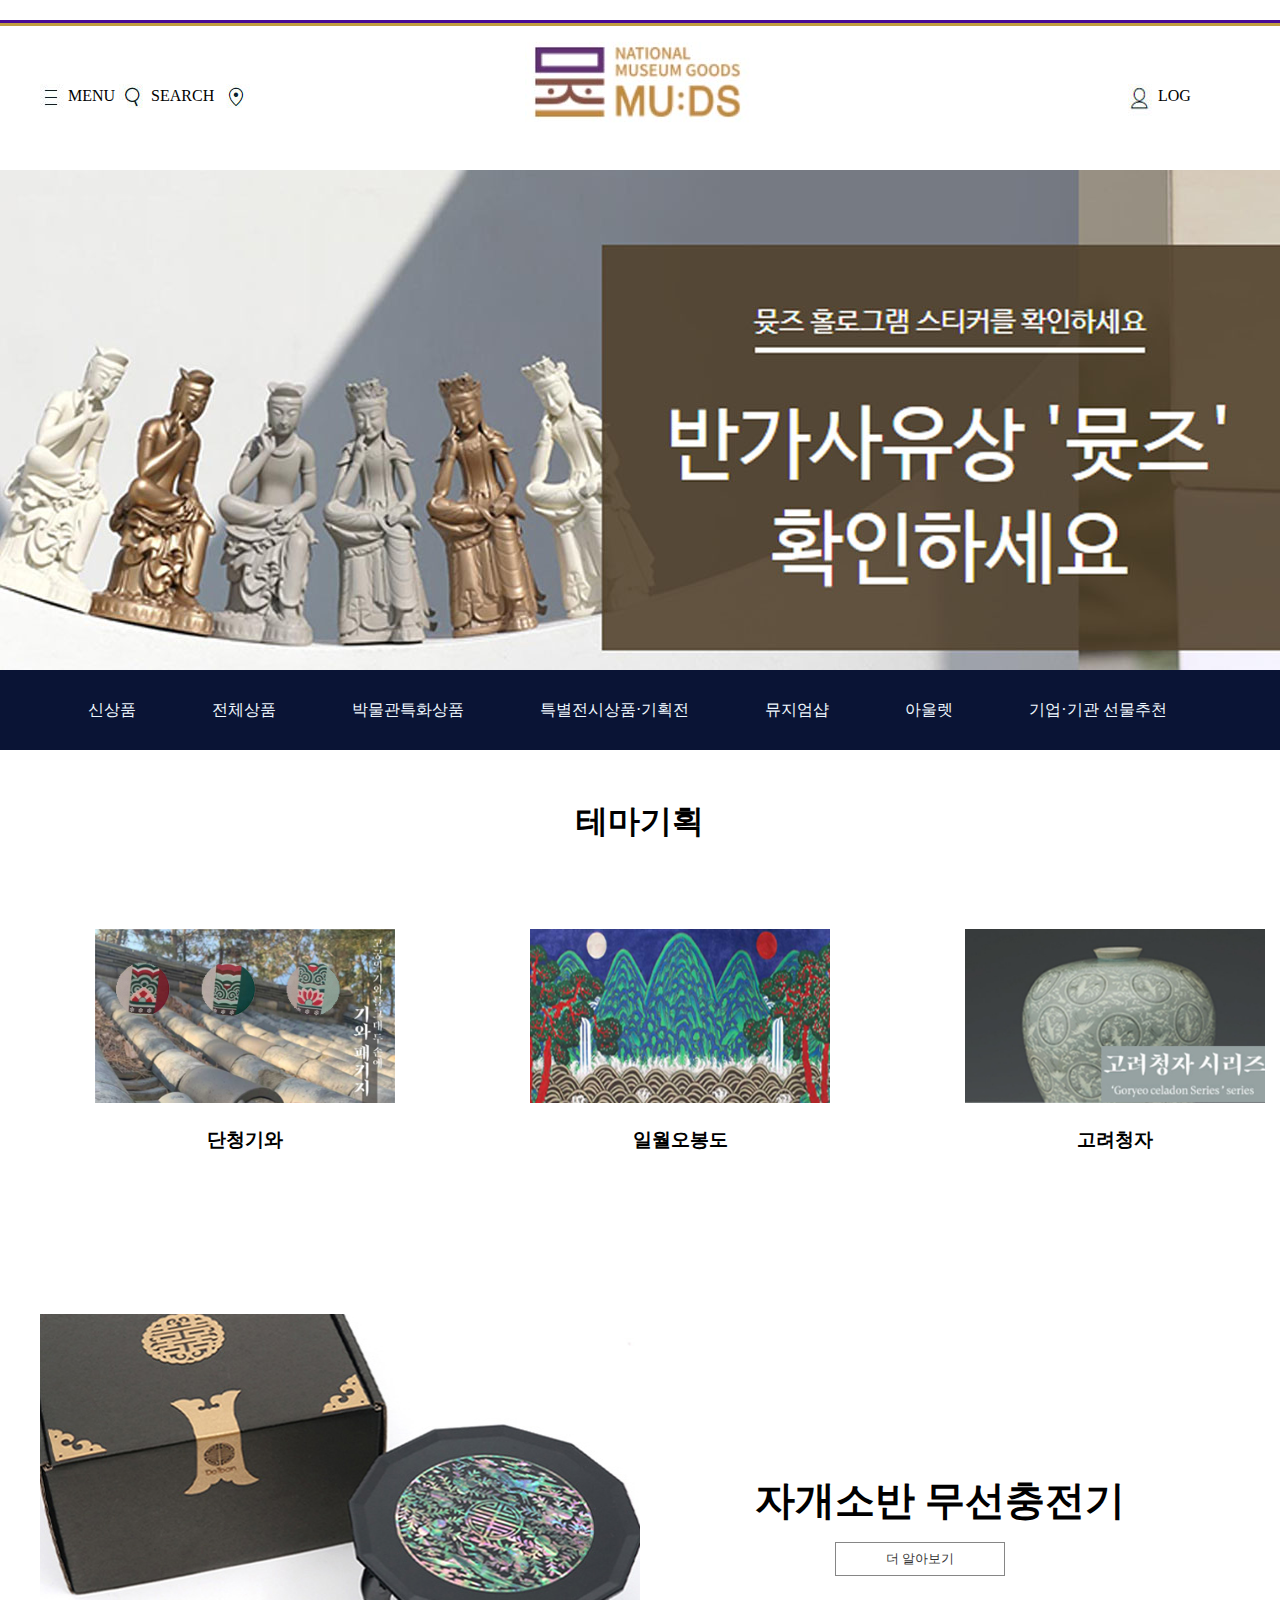
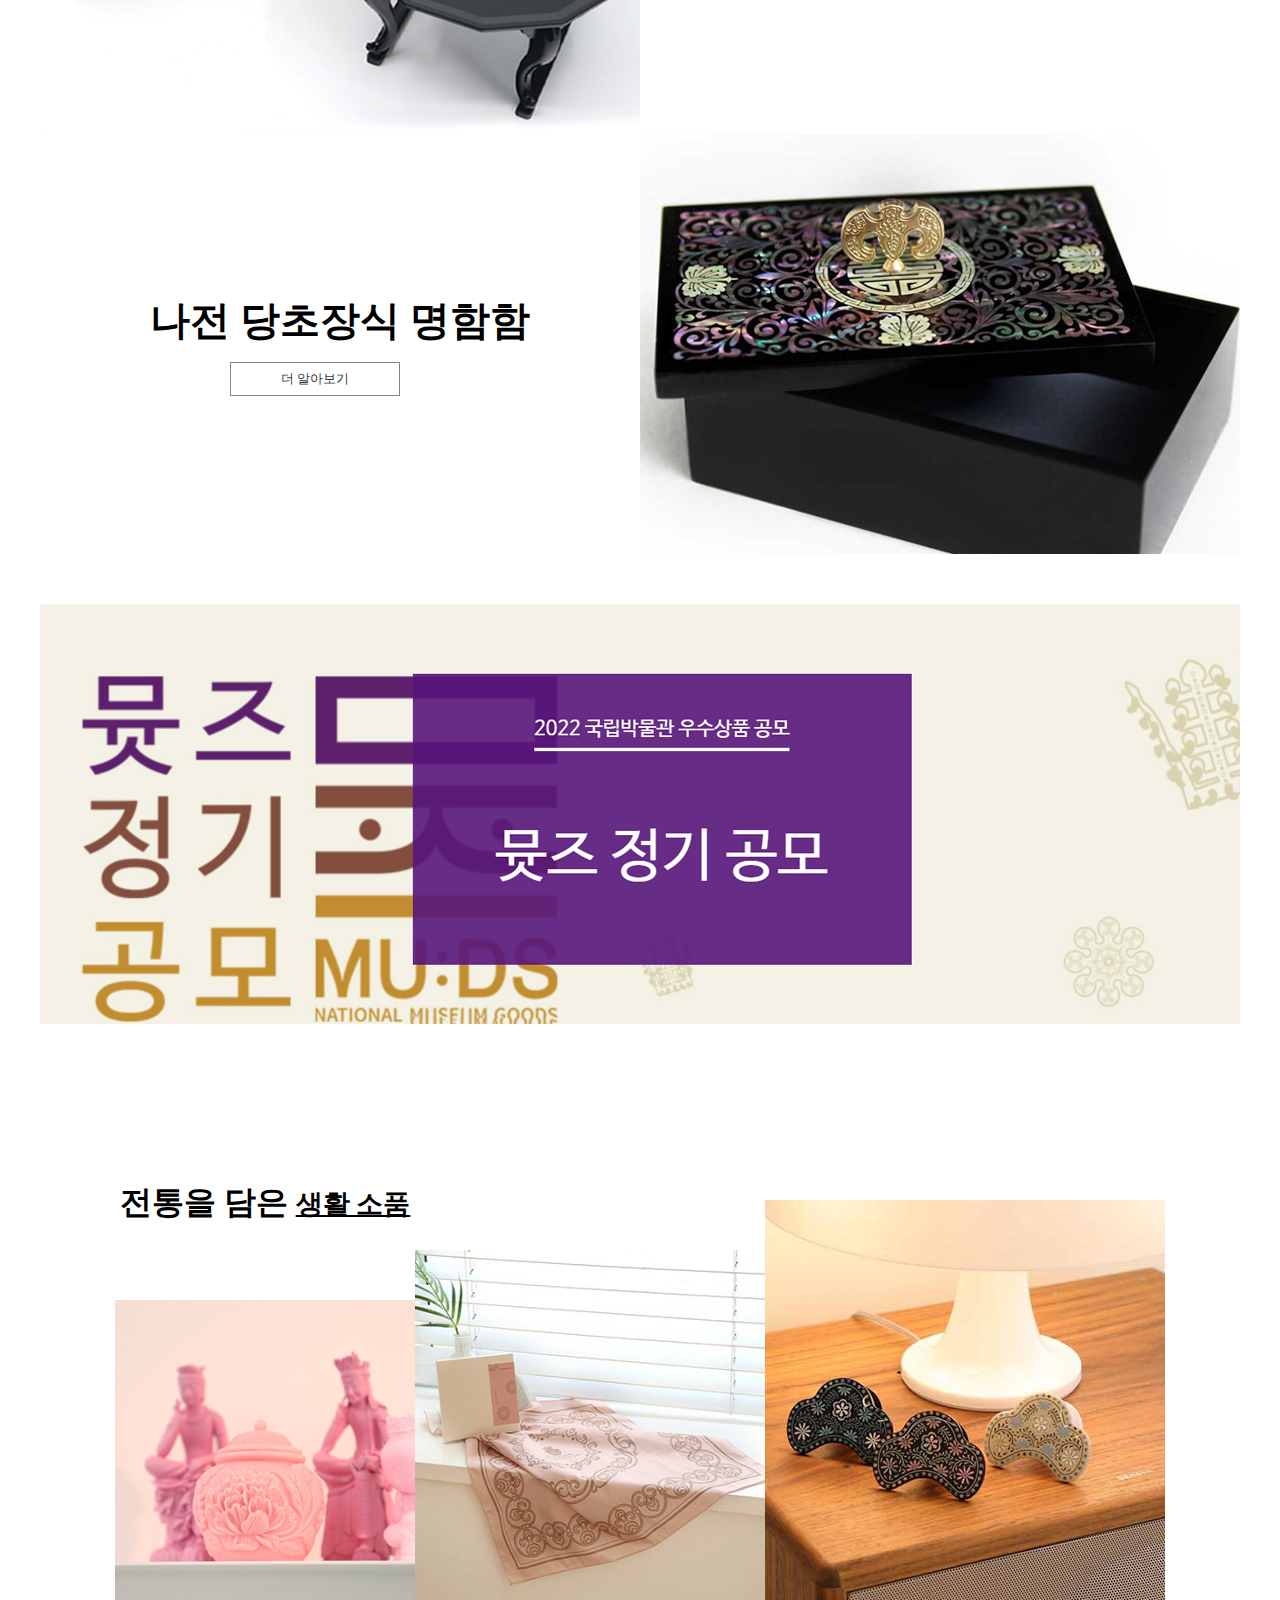
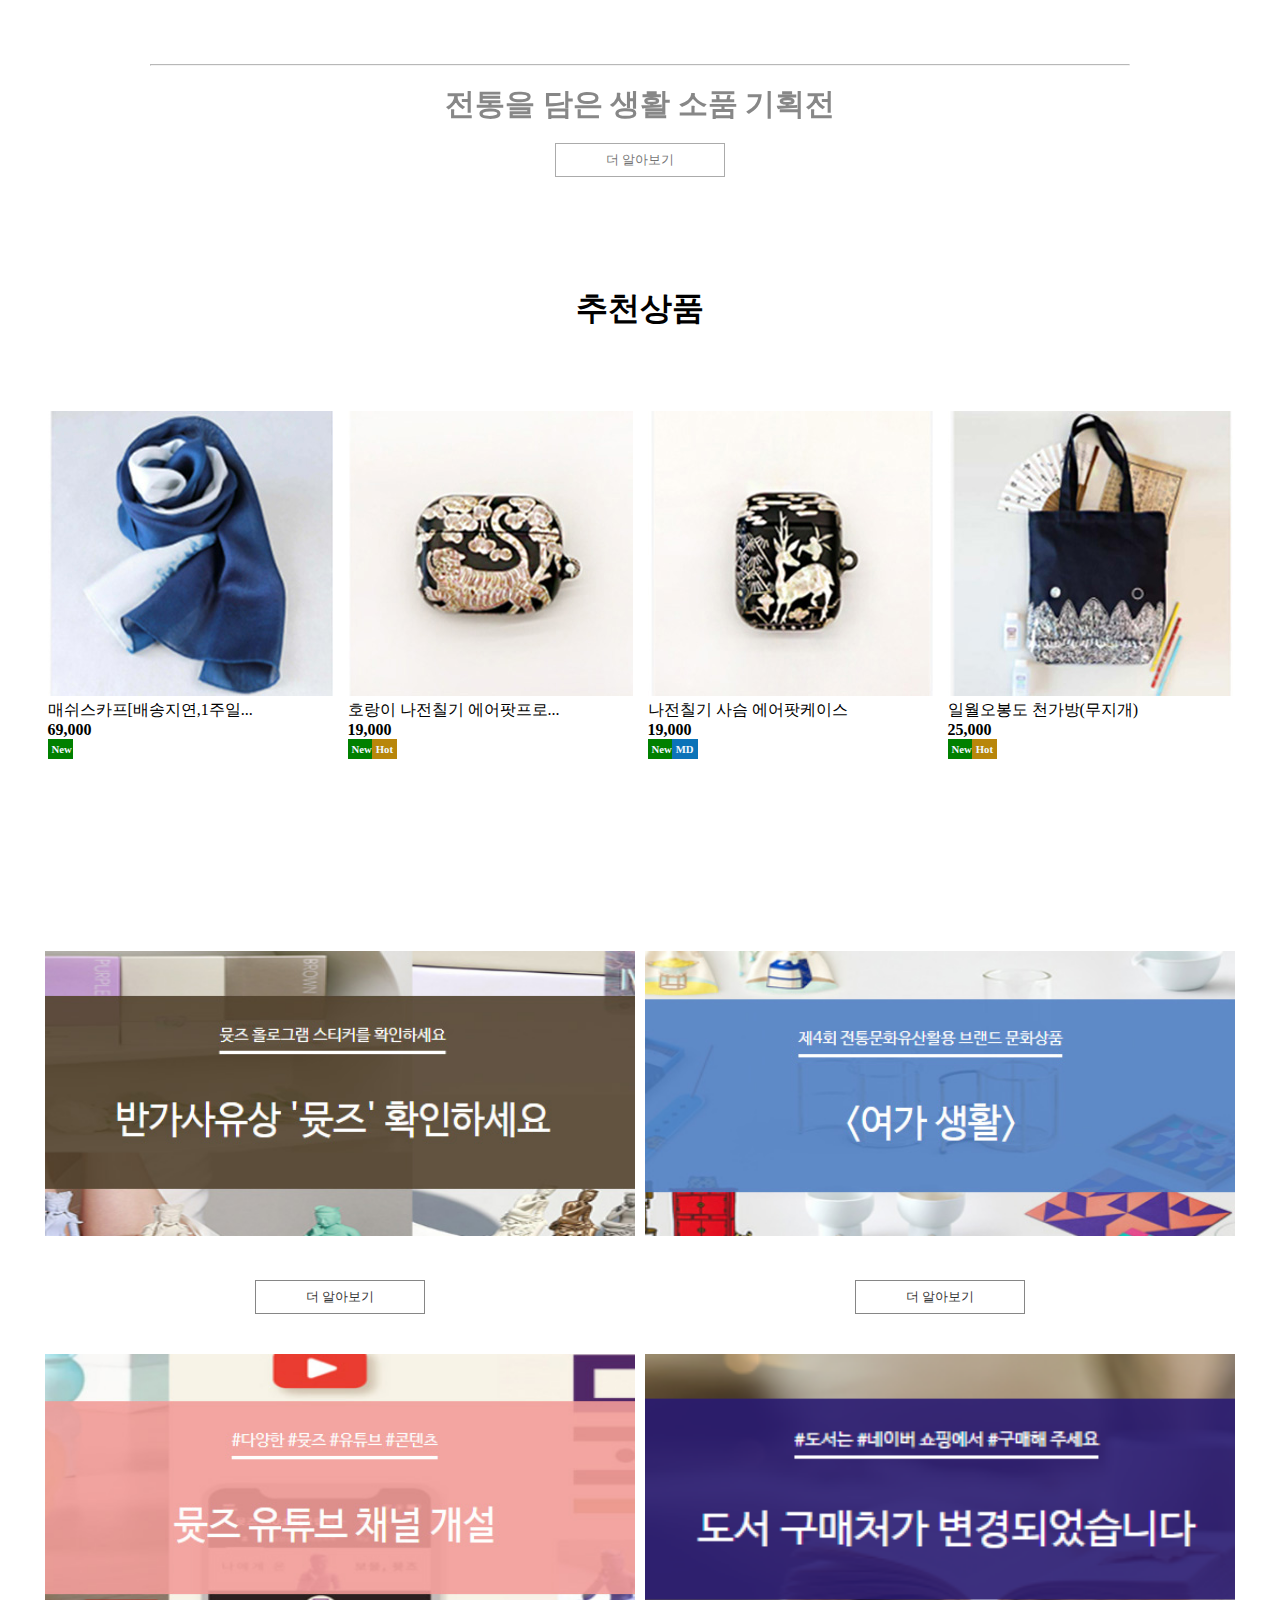
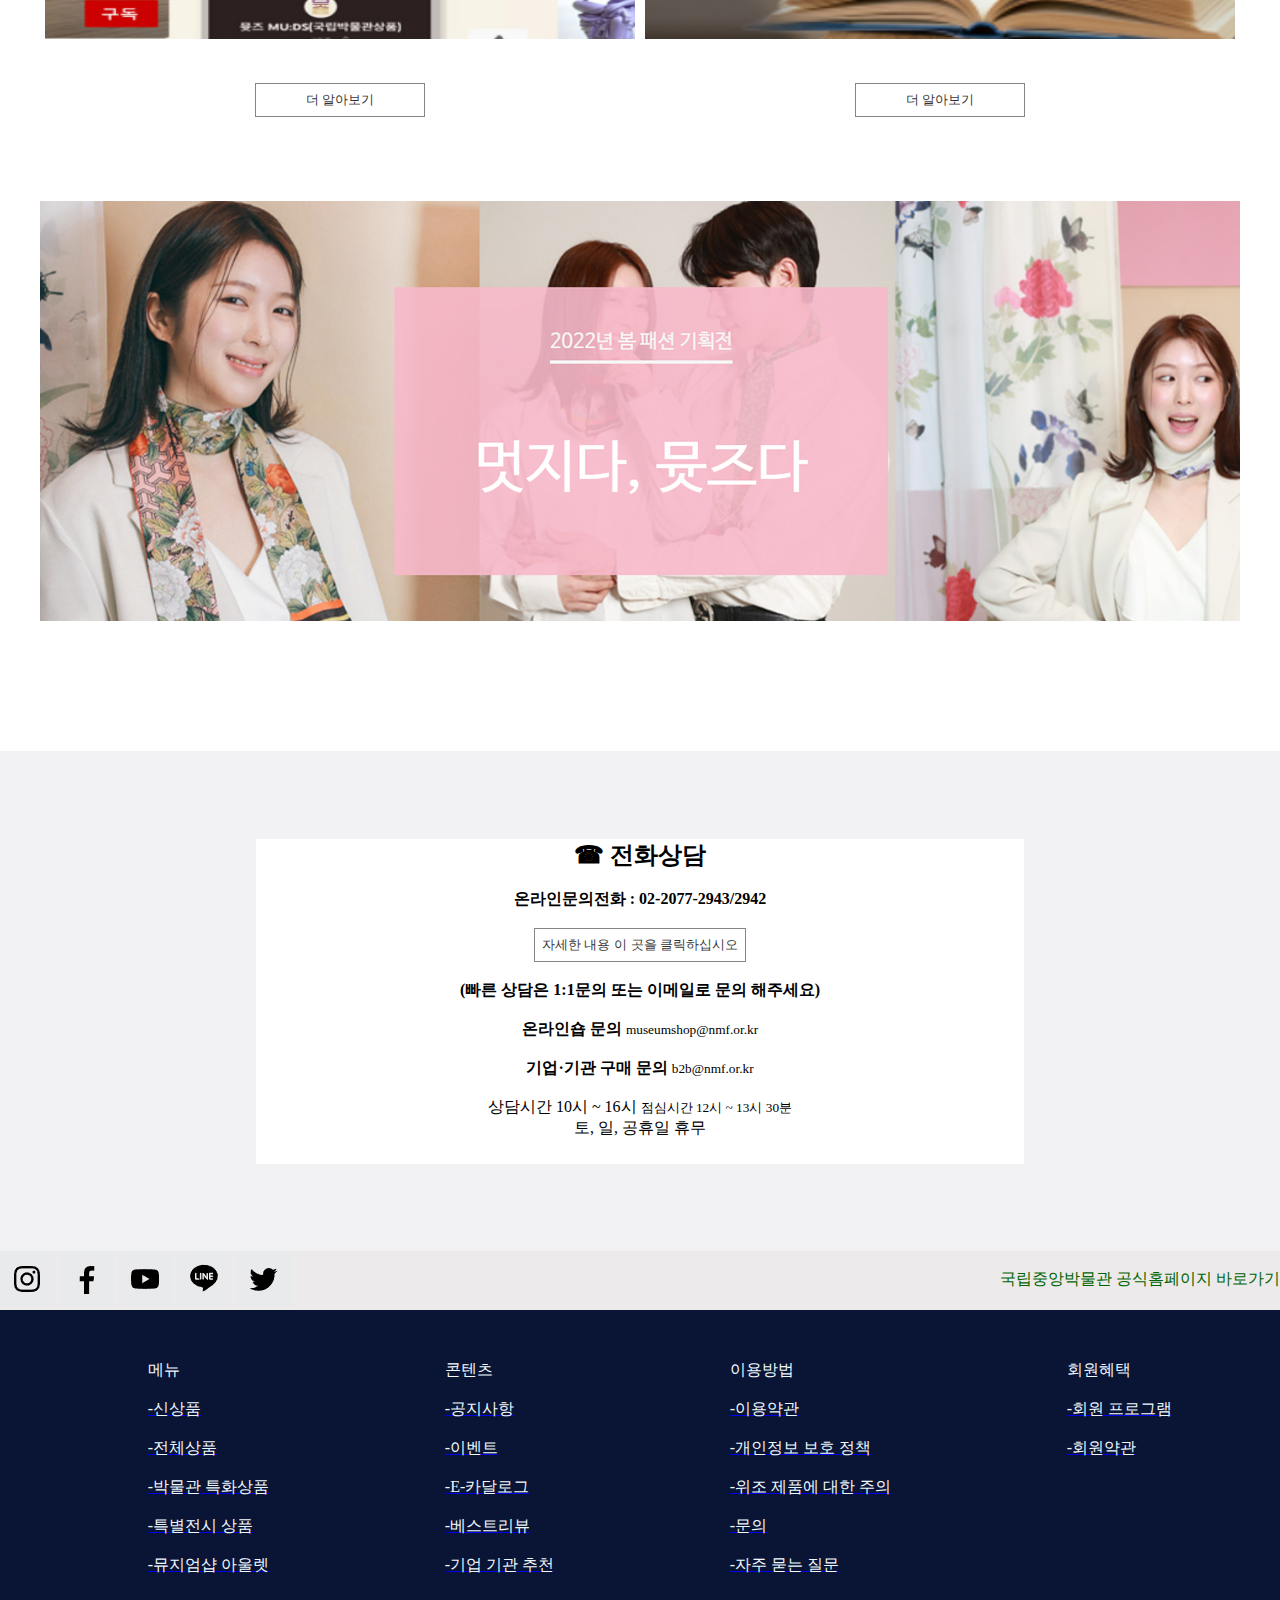
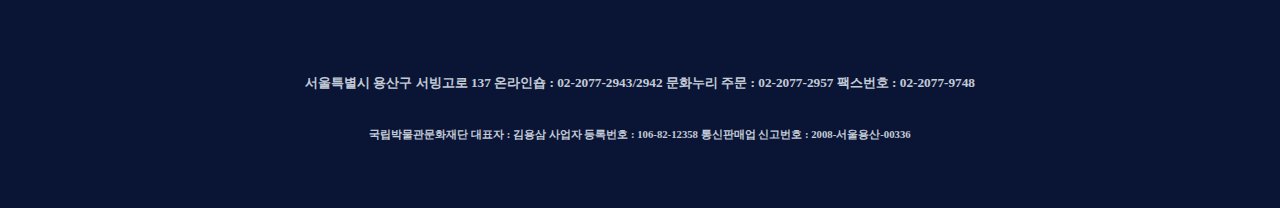
==== index.html @ af424795 "Update index.html" ====
<!DOCTYPE html>
<html lang="en">
<head>
    <meta charset="UTF-8">
    <meta http-equiv="X-UA-Compatible" content="IE=edge">
    <meta name="viewport" content="width=device-width, initial-scale=1.0">
    <title>Document</title>

 
    <style>
         *{margin: 0; padding: 0; box-sizing: border-box;}
       
        header { width: 100%; height: 170px; background-color: white; margin: 0 auto; padding-top: 20px;}
        #content{width: 1200px; height: 100%; margin:0 auto;}
        .menu{width: 30%; height: 70px; float: left; margin: 50px 0 0;}
        .logo {width: 40%;float: left; text-align: center;}
        .log{width: 10%; height: 70px;  margin: 50px 0 0;float: right;}
        #content img {vertical-align: middle;}

        #slider {width: 100%; height: 500px; text-align: center; padding:0 auto;}

        nav {width: 100%; height: 80px; background-color: rgb(10, 20, 53);}
        nav ul{width: 1200px; list-style-type: none;  margin: 0 auto; padding: 10px; overflow: hidden;}
        nav li a {text-decoration:none; text-align:center; color: aliceblue; display: block; padding: 20px ;}
        nav li{float: left; padding: 0 18px;}
        nav li:hover{opacity: 0.8;}

        .line {width: 100%; height: 3px; border-top: 3px solid #480a94; border-bottom: 3px solid #c09d3f;}
        .content {width: 1200px; height: 150px; margin: 0 auto; border: 1px solid red;}

        button{ width: 170px; background-color: white; border: 0.001px solid dimgray; padding: 7px; opacity: 0.8;
        text-align: center; }
        button:hover{cursor: pointer; opacity: 1;} 

        #tema { width: 1200px; height: 400px; margin: 70px 0px 0 auto; display: flex; flex-direction: row; justify-content: space-between;}  
        #tema >  h1  {width: 1200px; height: 60px; text-align: center;  margin:10px auto;} 
        #tema > .t p  {text-align: center;  margin:20px auto; font-size: larger;}
        #tema > .t img{width: 300px;}
        
        #tema > .t {padding: 15px; float: left;} 

        #tema > .t img:hover{opacity: 0.8;}


        #container{width: 1200px; height: 420px; margin: 0 auto; display: flex; background-color: white;}
       
        .box_left{width: 50%; height: 100%; background: white;}
        .box_left img{width: 100%; height: 100%;}
        #container button {margin: 14px 0 0 80px;}

        .box_right{width: 50%; display: flex; justify-content: center; align-items: center; }
        text{height: 100%; display: flex; flex-direction: column;
            justify-content: center; align-items: center;}
        h3{font-family: "Yj NANCHO Medium"; font-size: 40px; text-align: center;}    
        
        #md{width: 1200px; height: 460px; margin:80px auto; display: flex; flex-direction: row; justify-content: space-around;}
        .box0 span{background-color:darkgoldenrod ;color: aliceblue; padding: 4px; text-align: center;}
        .box0 h6{background-color: green;color: aliceblue; padding: 4px;  text-align: center; width: 25px;}
        .box0 :hover{opacity: 0.8; }

        .mu{width: 100%; height: 500px; text-align: center; margin :50px auto;}
   
        #cla { margin:  auto;  width: 1000px; height: 450px; display: flex; align-items :flex-end; justify-content: center;}
        #cla img { margin: 0 auto; display: inline-block;}
        #cla>.pin img{width :300px;}
        #cla>.bei img{width: 350px; ; }
        #cla>.har img{width: 400px;}
        #cla> div img:hover{opacity: 0.8;}
        #cla> hr{width: 100%; color: grey; opacity: 0.6; align-content: center; }
        #cla> p{font-family: Arial, Helvetica, sans-serif; font-size: large; opacity: 0.5; text-align: center;}
        #cla> div {}
        
       .pin > h1{margin-bottom:75px; }

       #cla_b{text-align: center; padding: 60px 150px 60px 150px ; opacity: 0.7;} 
       

        #contents > h1 {text-align: center;}
        #contents {padding: 10px;}
      

        #noti {width: 1200px; height: 800px ; margin: 0 auto; ; text-align: center; display: flex; flex-flow: row wrap; justify-content: space-around; align-content: space-evenly; }
      
        #noti button {margin: 40px auto; }
        #noti img{width:590px; height: 285px;}
        #noti img:hover{opacity: 0.8;}

        article p {text-decoration:none; text-align: right;color: darkgreen;float: right;}

        #last{ width: 100%; height: 500px; background-color: rgb(242, 241, 243); text-align: center; display: flex;
            justify-content:center; align-items: center;}
        .inbox{width: 60%; height: 65%; background-color: white; }

        #f {display: flex; flex-direction: row; justify-content: space-around; margin: auto;}
        footer{width: 100%; height: 498px; background-color: rgb(10, 20, 53); color: aliceblue;}
        #fbox{width: 1200px;height: 100%; margin: 0 auto;}
        footer ul{list-style-type: none}
        .mbox{padding: 50px 10px 80px 50px;}
        footer h5, footer h6{text-align: center; margin: auto; opacity: 0.8;}
        h1{text-align: center; margin-top: 50px;}
        footer li  {text-decoration:none;  color: aliceblue; display: block;}
    
    </style>
</head>
<body>
    <header>
        <div class="line"></div>
        <div id="content">
            <div class="menu">
                <img src="img/menu1.jpg" alt=""><span>MENU</span>
                <img src="img/search.jpg" alt=""><span>SEARCH</span>
                <img src="img/local.jpg" alt="">
            </div>
  
            <div class="logo"><img src="img/logo.jpg" alt=""></div>

            <div class="log">
                <img src="img/login.jpg" alt=""><span>LOG</span>
            </div>
            
        </div>
    </header>

    <div id="slider">
        <img src="img/main.jpg" alt="">
    </div>
    
    <nav>
        <ul>
            <li><a href="#">신상품</a></li>
            <li><a href="#">전체상품</a></li>
            <li><a href="#">박물관특화상품</a></li>
            <li><a href="#">특별전시상품·기획전</a></li>
            <li><a href="#">뮤지엄샵</a></li>
            <li><a href="#">아울렛</a></li>
            <li><a href="#">기업·기관 선물추천</a></li>
        </ul>
    </nav>
<section>
    <h1>테마기획</h1>
    <div id="tema">

        <div class="t">
            <a href="#"><img src="img/roof.jpg" alt=""></a>
            <p> <b> 단청기와</b></p>
        </div>

        <div class="t">
            <a href="#"><img src="img/il (2).jpg" alt=""></a>
            <p><b>일월오봉도</b></p>
        </div>

        <div class="t">
            <a href="#"><img src="img/chug.jpg" alt=""></a>
            <p><b>고려청자</b></p>
        </div>

    </div>


    <div id="container">
        <div class="box_left">
            <a href="#"><img src="img/charger.jpg" alt=""></a>
        </div>

        <div class="box_right">
            <div class="text">
                <h3>자개소반 무선충전기</h3>
                <button>더 알아보기</button>

            </div>
        </div>
    </div>

    <div id="container">
        <div class="box_right">
            <div class="text">
                <h3>나전 당초장식 명함함</h3>
                <button>더 알아보기</button>
            </div>
        </div>

        <div class="box_left">
            <a href="#"><img src="img/ncard.jpg" alt=""></a>
        </div>

    </div>

    <div class="mu">
        <a href="#"><img src="img/mu.jpg" alt=""></a>
    </div>


    <div id="cla">

        <div class="pin">
            <h1>전통을 담은 <small><u>생활 소품</u></small></h1>
            <a href="#"><img src="img/pin.jpg" alt=""></a>
        </div>

        <div class="bei">
            <a href="#"><img src="img/bei.jpg" alt=""></a>
        </div>

        <div class="har">
            <a href="#"><img src="img/har.jpg" alt=""></a>

        </div>

    </div>

    <div id="cla_b">
        <hr>
        <br>
        <p style="font-size: 30px; color: rgb(83, 83, 83);"><b>전통을 담은 생활 소품 기획전</b></p><br>
        <button type="button">더 알아보기</button>
    </div>

    <h1>추천상품</h1>
    <div id="md">
        <div class="box0">


            <a href="#"><img src="img/sk.jpg" alt=""></a>
            <p>매쉬스카프[배송지연,1주일...
                <br><b>69,000</b><br>
            <h6>New</h6>
        </div>

        <div class="box0">

            <a href="#"><img src="img/tair.jpg" alt=""></a>
            <p>호랑이 나전칠기 에어팟프로...<br>
                <b>19,000</b>
            <h6>New<span>Hot</span></h6>
        </div>

        <div class="box0">

            <a href="#"><img src="img/dair.jpg" alt=""></a>
            <p>나전칠기 사슴 에어팟케이스<br>
                <b>19,000</b>
            <h6>New<span style="background-color: rgb(11, 115, 184);">MD</span></h6>
        </div>

        <div class="box0">

            <a href="#"><img src="img/bag.jpg" alt=""></a>
            <p>일월오봉도 천가방(무지개)<br>
                <b>25,000</b>
            <h6>New<span>Hot</span></h6>
        </div>
    </div>

    <div id="noti">


        <div class="m1">
            <a href="#"><img src="img/ban.jpg" alt=""><br>
                <button>더 알아보기</button></a>
        </div>

        <div class="m2">
            <a href="#"><img src="img/lei.jpg" alt=""><br>
                <button>더 알아보기</button></a>
        </div>

        <div class="m3">
            <a href="#"><img src="img/utu.jpg" alt=""><br>
                <button>더 알아보기</button></a>
        </div>

        <div class="m4">
            <a href="#"><img src="img/book.png" alt="" width="550px"><br>
                <button>더 알아보기</button></a>
        </div>

    </div>

    <div class="mu"><a href="#"><img src="img/spring.jpg" alt=""></a></div>

    <div id="last">

        <div class="inbox">
            <h2><b>☎</b> 전화상담 </h2><br>
            <h4> 온라인문의전화 : 02-2077-2943/2942</h4><br>
            <a href="#"><button style="width: auto;">자세한 내용 이 곳을 클릭하십시오</button></a> <br><br>
            <b>(빠른 상담은 1:1문의 또는 이메일로 문의 해주세요)<br><br>
                온라인숍 문의</b> <small> museumshop@nmf.or.kr </small><br><br>
            <b>기업·기관 구매 문의</b> <small> b2b@nmf.or.kr</small><br><br>
            상담시간 10시 ~ 16시 <small> 점심시간 12시 ~ 13시 30분</small><br>
            토, 일, 공휴일 휴무<br>


        </div>
    



    </section>

    <article style="background-color: rgb(236, 234, 234);">

     <div id="sns">
        <a href="#"><img src="img/insta.jpg" alt="" ></a>
        <a href="#"><img src="img/fbook.jpg" alt="" ></a>
        <a href="#"><img src="img/tube.jpg" alt="" ></a>
        <a href="#"><img src="img/line.jpg" alt="" ></a>
        <a href="#"><img src="img/twit.jpg" alt="" ></a>  
        <a href="#"><p><br>국립중앙박물관 공식홈페이지 바로가기</p></a>
   </div>
    </article>
    
    
    
    <footer>
    
        <div id="fbox">
            <div id="f">
                <div class="mbox">
                    <ul>
                        <dl> 메뉴 </dl> <br>
                        <a href="#"><li>-신상품 </li></a> <br>
                        <a href="#"><li> -전체상품 </li></a><br>
                        <a href="#"><li>-박물관 특화상품 </li></a> <br>
                        <a href="#"><li>-특별전시 상품 </li></a> <br>
                        <a href="#"><li>-뮤지엄샵 아울렛 </li></a> <br>
                    </ul>
                </div>
        
                <div class="mbox">
                    <ul>
                        <dl>콘텐츠</dl> <br>
                        <a href="#"><li>-공지사항</li></a> <br>
                        <a href="#"><li>-이벤트</li></a> <br>
                        <a href="#"><li>-E-카달로그</li> </a><br>
                        <a href="#"><li>-베스트리뷰</li></a> <br>
                        <a href="#"><li>-기업 기관 추천</li></a> <br>
                    </ul>
                </div>
    
                <div class="mbox">
                    <ul>
                        <dl>이용방법 </dl> <br>
                        <a href="#"><li>-이용약관</li></a> <br>
                        <a href="#"><li>-개인정보 보호 정책</li></a> <br>
                        <a href="#"><li>-위조 제품에 대한 주의</li></a> <br>
                        <a href="#"><li>-문의</li></a> <br>
                        <a href="#"><li>-자주 묻는 질문</li> </a><br>
                    </ul>
                </div>
    
                <div class="mbox">
                    <ul>
                        <dl>회원혜택</dl> <br>
                        <a href="#"><li>-회원 프로그램</li></a> <br>
                        <a href="#"><li>-회원약관</li></a> <br>
                    </ul>
                </div>
            </div>
    
            <h5>서울특별시 용산구 서빙고로 137 온라인숍 : 02-2077-2943/2942 문화누리 주문 : 02-2077-2957 팩스번호 : 02-2077-9748</h5><br><br>
            <h6>국립박물관문화재단 대표자 : 김용삼 사업자 등록번호 : 106-82-12358 통신판매업 신고번호 : 2008-서울용산-00336 </h6><br><br>
            </p>
        </div>
    </footer>
</body>
</html>
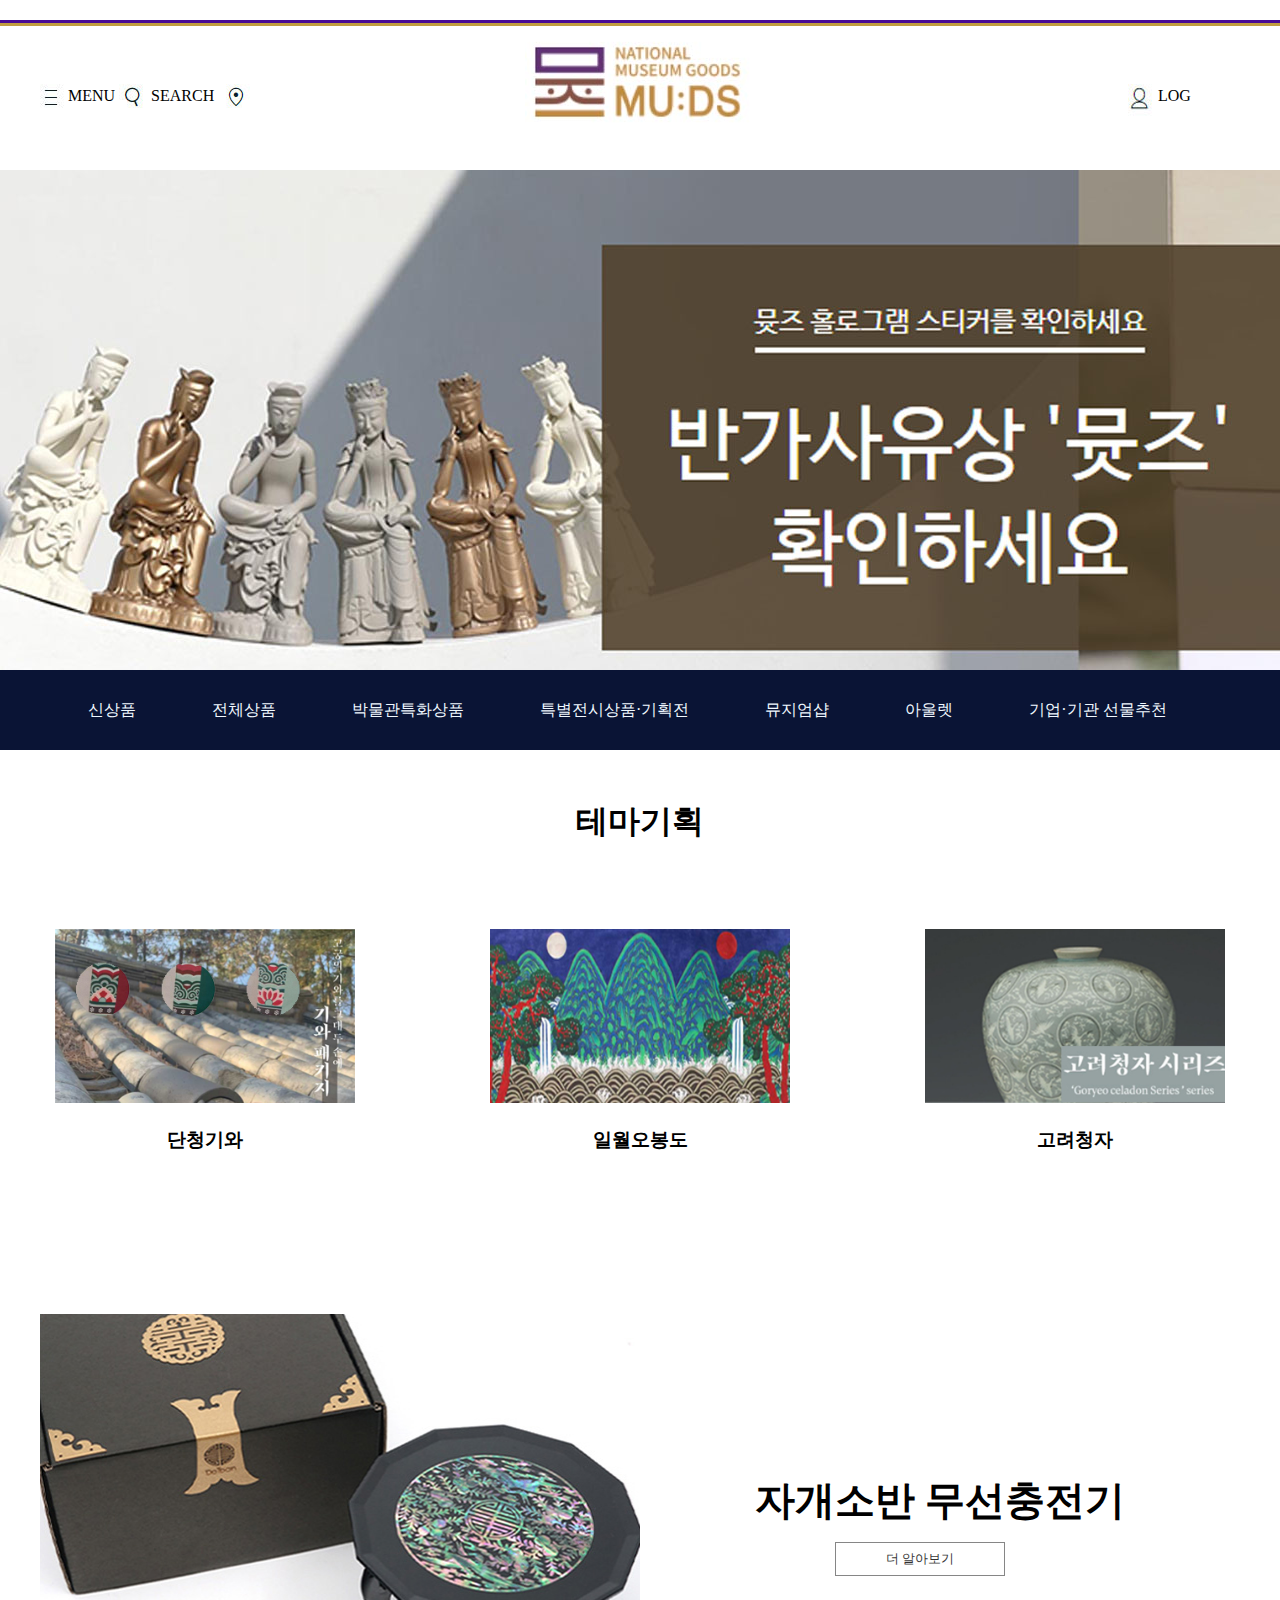
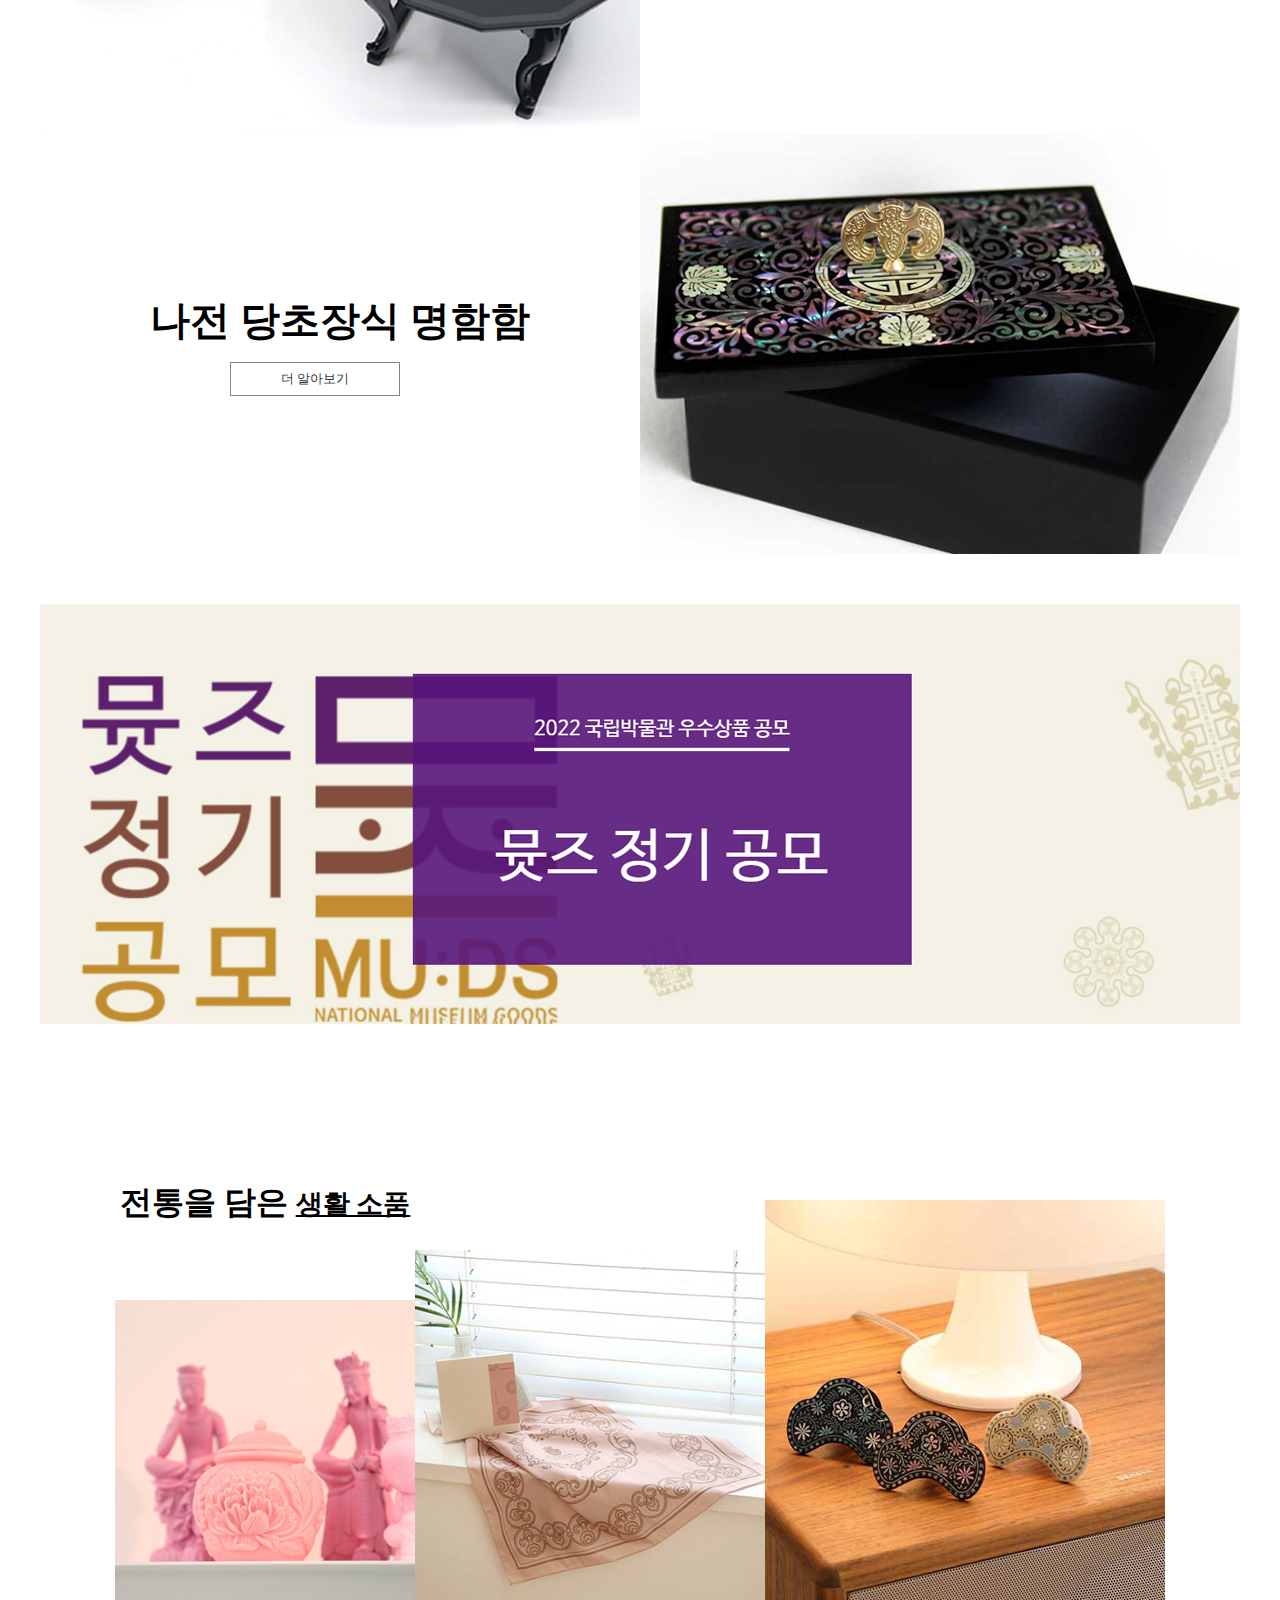
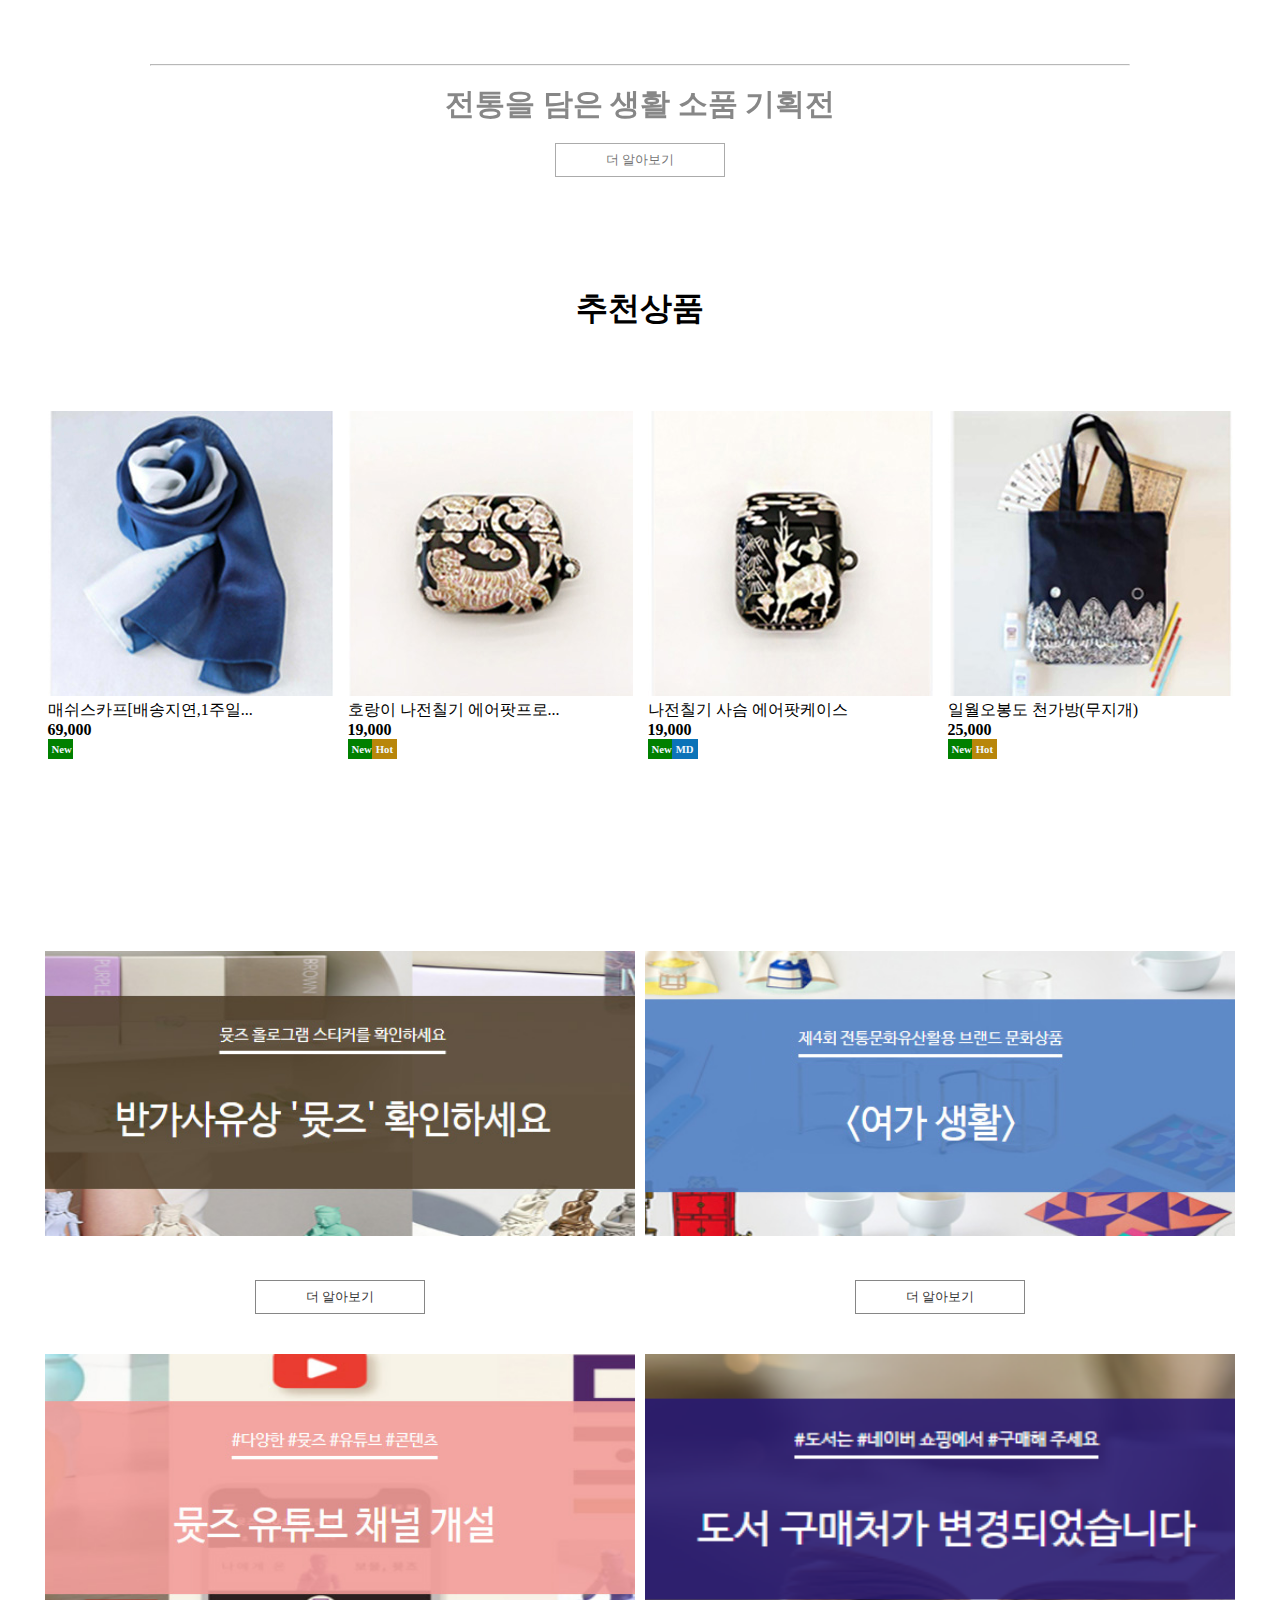
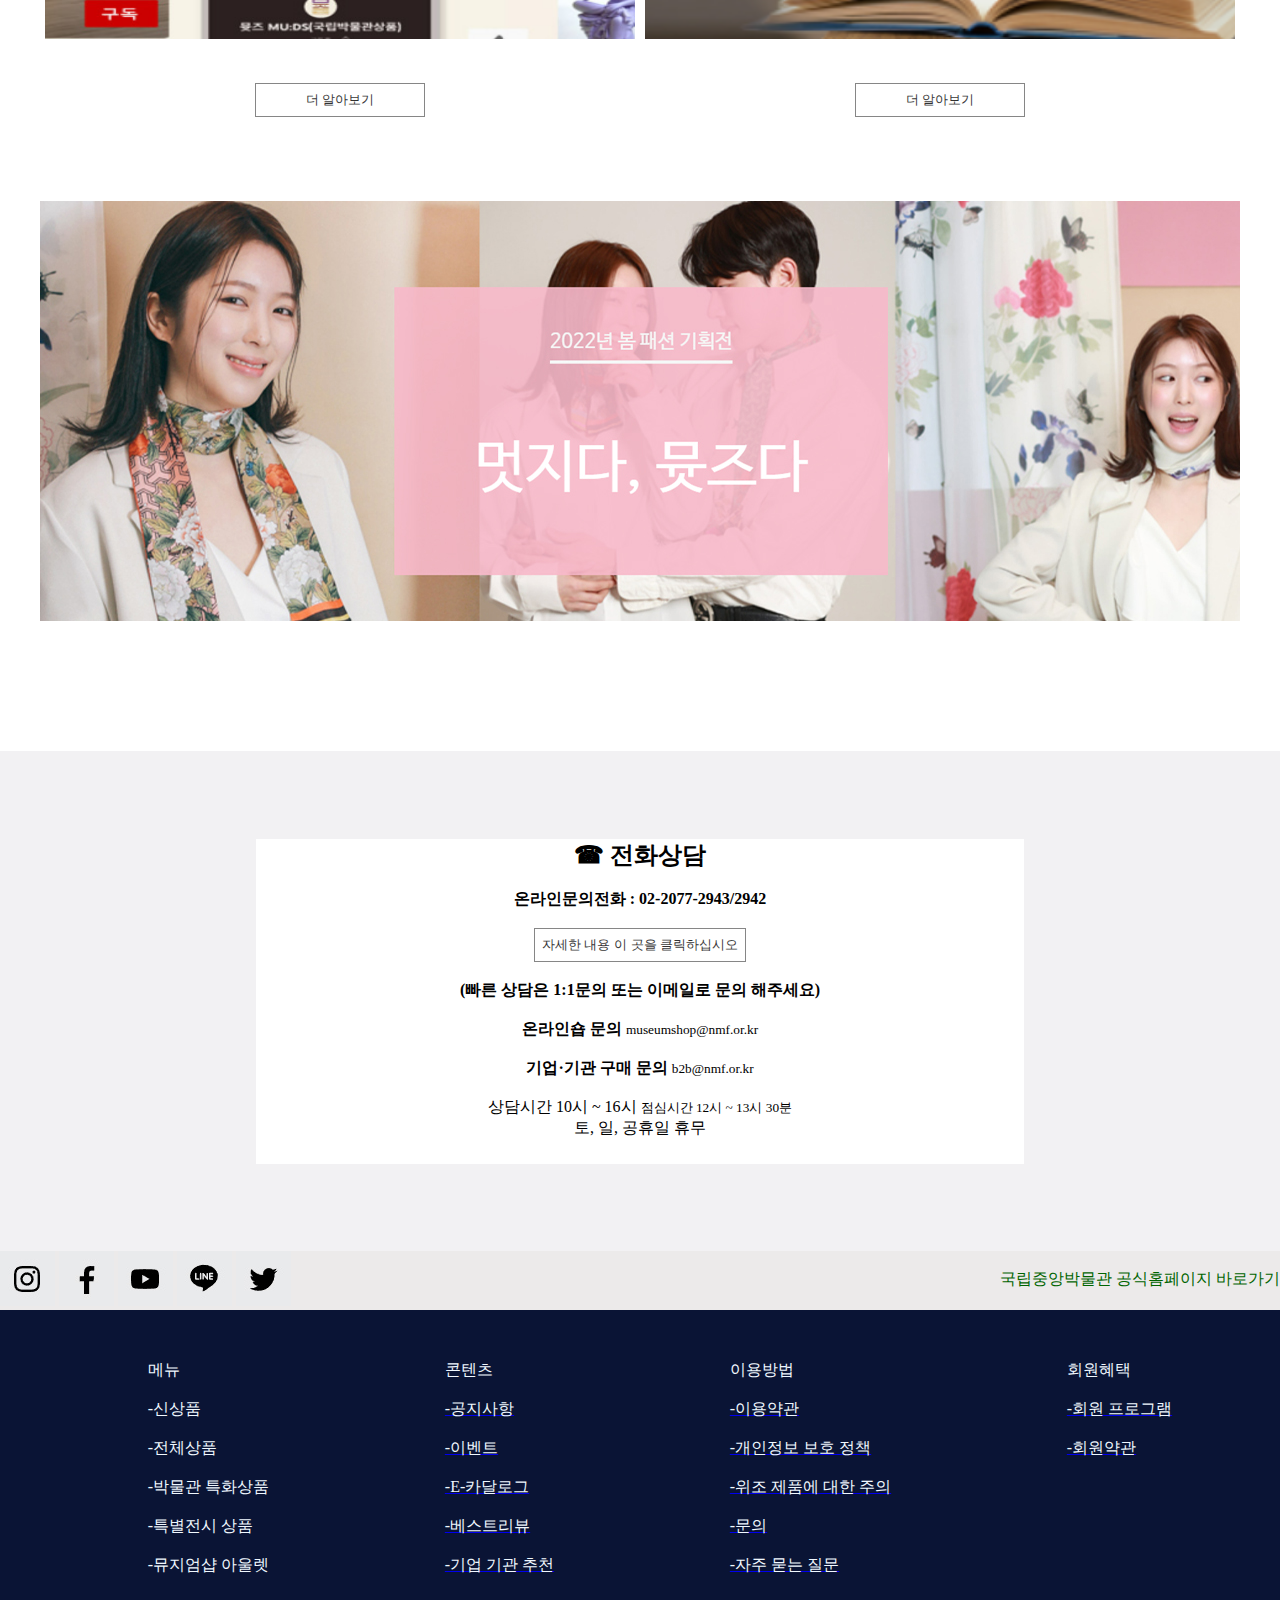
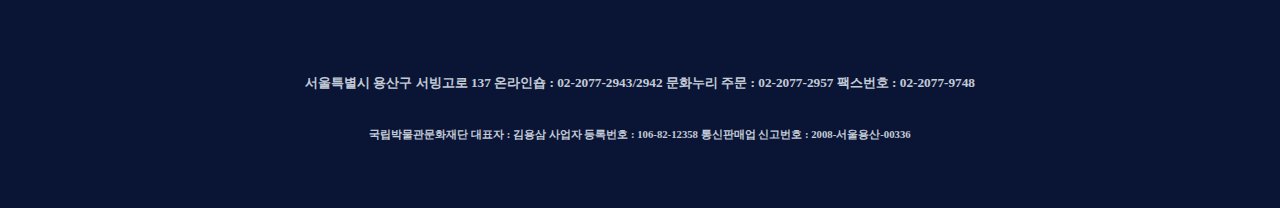
==== commit d25dc3fd: "commit" ====
--- a/index.html
+++ b/index.html
@@ -5,102 +5,11 @@
     <meta http-equiv="X-UA-Compatible" content="IE=edge">
     <meta name="viewport" content="width=device-width, initial-scale=1.0">
     <title>Document</title>
-
- 
-    <style>
-         *{margin: 0; padding: 0; box-sizing: border-box;}
-       
-        header { width: 100%; height: 170px; background-color: white; margin: 0 auto; padding-top: 20px;}
-        #content{width: 1200px; height: 100%; margin:0 auto;}
-        .menu{width: 30%; height: 70px; float: left; margin: 50px 0 0;}
-        .logo {width: 40%;float: left; text-align: center;}
-        .log{width: 10%; height: 70px;  margin: 50px 0 0;float: right;}
-        #content img {vertical-align: middle;}
-
-        #slider {width: 100%; height: 500px; text-align: center; padding:0 auto;}
-
-        nav {width: 100%; height: 80px; background-color: rgb(10, 20, 53);}
-        nav ul{width: 1200px; list-style-type: none;  margin: 0 auto; padding: 10px; overflow: hidden;}
-        nav li a {text-decoration:none; text-align:center; color: aliceblue; display: block; padding: 20px ;}
-        nav li{float: left; padding: 0 18px;}
-        nav li:hover{opacity: 0.8;}
-
-        .line {width: 100%; height: 3px; border-top: 3px solid #480a94; border-bottom: 3px solid #c09d3f;}
-        .content {width: 1200px; height: 150px; margin: 0 auto; border: 1px solid red;}
-
-        button{ width: 170px; background-color: white; border: 0.001px solid dimgray; padding: 7px; opacity: 0.8;
-        text-align: center; }
-        button:hover{cursor: pointer; opacity: 1;} 
-
-        #tema { width: 1200px; height: 400px; margin: 70px 0px 0 auto; display: flex; flex-direction: row; justify-content: space-between;}  
-        #tema >  h1  {width: 1200px; height: 60px; text-align: center;  margin:10px auto;} 
-        #tema > .t p  {text-align: center;  margin:20px auto; font-size: larger;}
-        #tema > .t img{width: 300px;}
-        
-        #tema > .t {padding: 15px; float: left;} 
-
-        #tema > .t img:hover{opacity: 0.8;}
-
-
-        #container{width: 1200px; height: 420px; margin: 0 auto; display: flex; background-color: white;}
-       
-        .box_left{width: 50%; height: 100%; background: white;}
-        .box_left img{width: 100%; height: 100%;}
-        #container button {margin: 14px 0 0 80px;}
-
-        .box_right{width: 50%; display: flex; justify-content: center; align-items: center; }
-        text{height: 100%; display: flex; flex-direction: column;
-            justify-content: center; align-items: center;}
-        h3{font-family: "Yj NANCHO Medium"; font-size: 40px; text-align: center;}    
-        
-        #md{width: 1200px; height: 460px; margin:80px auto; display: flex; flex-direction: row; justify-content: space-around;}
-        .box0 span{background-color:darkgoldenrod ;color: aliceblue; padding: 4px; text-align: center;}
-        .box0 h6{background-color: green;color: aliceblue; padding: 4px;  text-align: center; width: 25px;}
-        .box0 :hover{opacity: 0.8; }
-
-        .mu{width: 100%; height: 500px; text-align: center; margin :50px auto;}
-   
-        #cla { margin:  auto;  width: 1000px; height: 450px; display: flex; align-items :flex-end; justify-content: center;}
-        #cla img { margin: 0 auto; display: inline-block;}
-        #cla>.pin img{width :300px;}
-        #cla>.bei img{width: 350px; ; }
-        #cla>.har img{width: 400px;}
-        #cla> div img:hover{opacity: 0.8;}
-        #cla> hr{width: 100%; color: grey; opacity: 0.6; align-content: center; }
-        #cla> p{font-family: Arial, Helvetica, sans-serif; font-size: large; opacity: 0.5; text-align: center;}
-        #cla> div {}
-        
-       .pin > h1{margin-bottom:75px; }
-
-       #cla_b{text-align: center; padding: 60px 150px 60px 150px ; opacity: 0.7;} 
-       
-
-        #contents > h1 {text-align: center;}
-        #contents {padding: 10px;}
-      
-
-        #noti {width: 1200px; height: 800px ; margin: 0 auto; ; text-align: center; display: flex; flex-flow: row wrap; justify-content: space-around; align-content: space-evenly; }
-      
-        #noti button {margin: 40px auto; }
-        #noti img{width:590px; height: 285px;}
-        #noti img:hover{opacity: 0.8;}
-
-        article p {text-decoration:none; text-align: right;color: darkgreen;float: right;}
-
-        #last{ width: 100%; height: 500px; background-color: rgb(242, 241, 243); text-align: center; display: flex;
-            justify-content:center; align-items: center;}
-        .inbox{width: 60%; height: 65%; background-color: white; }
-
-        #f {display: flex; flex-direction: row; justify-content: space-around; margin: auto;}
-        footer{width: 100%; height: 498px; background-color: rgb(10, 20, 53); color: aliceblue;}
-        #fbox{width: 1200px;height: 100%; margin: 0 auto;}
-        footer ul{list-style-type: none}
-        .mbox{padding: 50px 10px 80px 50px;}
-        footer h5, footer h6{text-align: center; margin: auto; opacity: 0.8;}
-        h1{text-align: center; margin-top: 50px;}
-        footer li  {text-decoration:none;  color: aliceblue; display: block;}
-    
-    </style>
+    
+    <link rel="stylesheet" href="css/common.css">
+    <link rel="stylesheet" href="css/main.css">
+
+
 </head>
 <body>
     <header>
@@ -319,12 +228,12 @@
             <div id="f">
                 <div class="mbox">
                     <ul>
-                        <dl> 메뉴 </dl> <br>
-                        <a href="#"><li>-신상품 </li></a> <br>
-                        <a href="#"><li> -전체상품 </li></a><br>
-                        <a href="#"><li>-박물관 특화상품 </li></a> <br>
-                        <a href="#"><li>-특별전시 상품 </li></a> <br>
-                        <a href="#"><li>-뮤지엄샵 아울렛 </li></a> <br>
+                        <li> 메뉴 </li> <br>
+                        <li><a href="#"></a>-신상품 </a></li> <br>
+                        <li><a href="#"></a> -전체상품 </a></li><br>
+                        <li><a href="#"></a>-박물관 특화상품 </a></li> <br>
+                        <li><a href="#"></a>-특별전시 상품 </a></li> <br>
+                        <li><a href="#"></a>-뮤지엄샵 아울렛 </a></li> <br>
                     </ul>
                 </div>
         
--- a/css/common.css
+++ b/css/common.css
@@ -0,0 +1,22 @@
+@charset "utf-8";
+
+*{margin: 0; padding: 0; box-sizing: border-box;}
+       
+header { width: 100%; height: 170px; background-color: white; margin: 0 auto; padding-top: 20px;}
+#content{width: 1200px; height: 100%; margin:0 auto;}
+.menu{width: 30%; height: 70px; float: left; margin: 50px 0 0;}
+.logo {width: 40%;float: left; text-align: center;}
+.log{width: 10%; height: 70px;  margin: 50px 0 0;float: right;}
+#content img {vertical-align: middle;}
+
+
+#f {display: flex; flex-direction: row; justify-content: space-around; margin: auto;}
+footer{width: 100%; height: 498px; background-color: rgb(10, 20, 53); color: aliceblue;}
+#fbox{width: 1200px;height: 100%; margin: 0 auto;}
+footer ul{list-style-type: none}
+.mbox{padding: 50px 10px 80px 50px;}
+footer h5, footer h6{text-align: center; margin: auto; opacity: 0.8;}
+h1{text-align: center; margin-top: 50px;}
+footer li { color: aliceblue; display: block; }
+footer li a { text-decoration :none; }
+    --- a/css/main.css
+++ b/css/main.css
@@ -0,0 +1,74 @@
+@charset "utf-8";
+
+#slider {width: 100%; height: 500px; text-align: center; padding:0 auto;}
+
+nav {width: 100%; height: 80px; background-color: rgb(10, 20, 53);}
+nav ul{width: 1200px; list-style-type: none;  margin: 0 auto; padding: 10px; overflow: hidden;}
+nav li a {text-decoration:none; text-align:center; color: aliceblue; display: block; padding: 20px ;}
+nav li{float: left; padding: 0 18px;}
+nav li:hover{opacity: 0.8;}
+
+.line {width: 100%; height: 3px; border-top: 3px solid #480a94; border-bottom: 3px solid #c09d3f;}
+.content {width: 1200px; height: 150px; margin: 0 auto; border: 1px solid red;}
+
+button{ width: 170px; background-color: white; border: 0.001px solid dimgray; padding: 7px; opacity: 0.8;
+text-align: center; }
+button:hover{cursor: pointer; opacity: 1;} 
+
+#tema { width: 1200px; height: 400px; margin: 70px auto 0; display: flex; flex-direction: row; justify-content: space-between;}  
+#tema >  h1  {width: 1200px; height: 60px; text-align: center;  margin:10px auto;} 
+#tema > .t p  {text-align: center;  margin:20px auto; font-size: larger;}
+#tema > .t img{width: 300px;}
+
+#tema > .t {padding: 15px; float: left;} 
+
+#tema > .t img:hover{opacity: 0.8;}
+
+
+#container{width: 1200px; height: 420px; margin: 0 auto; display: flex; background-color: white;}
+
+.box_left{width: 50%; height: 100%; background: white;}
+.box_left img{width: 100%; height: 100%;}
+#container button {margin: 14px 0 0 80px;}
+
+.box_right{width: 50%; display: flex; justify-content: center; align-items: center; }
+text{height: 100%; display: flex; flex-direction: column;
+    justify-content: center; align-items: center;}
+h3{font-family: "Yj NANCHO Medium"; font-size: 40px; text-align: center;}    
+
+#md{width: 1200px; height: 460px; margin:80px auto; display: flex; flex-direction: row; justify-content: space-around;}
+.box0 span{background-color:darkgoldenrod ;color: aliceblue; padding: 4px; text-align: center;}
+.box0 h6{background-color: green;color: aliceblue; padding: 4px;  text-align: center; width: 25px;}
+.box0 :hover{opacity: 0.8; }
+
+.mu{width: 100%; height: 500px; text-align: center; margin :50px auto;}
+
+#cla { margin:  auto;  width: 1000px; height: 450px; display: flex; align-items :flex-end; justify-content: center;}
+#cla img { margin: 0 auto; display: inline-block;}
+#cla>.pin img{width :300px;}
+#cla>.bei img{width: 350px; ; }
+#cla>.har img{width: 400px;}
+#cla> div img:hover{opacity: 0.8;}
+#cla> hr{width: 100%; color: grey; opacity: 0.6; align-content: center; }
+#cla> p{font-family: Arial, Helvetica, sans-serif; font-size: large; opacity: 0.5; text-align: center;}
+
+.pin > h1{margin-bottom:75px; }
+
+#cla_b{text-align: center; padding: 60px 150px 60px 150px ; opacity: 0.7;} 
+
+
+#contents > h1 {text-align: center;}
+#contents {padding: 10px;}
+
+
+#noti {width: 1200px; height: 800px ; margin: 0 auto; ; text-align: center; display: flex; flex-flow: row wrap; justify-content: space-around; align-content: space-evenly; }
+
+#noti button {margin: 40px auto; }
+#noti img{width:590px; height: 285px;}
+#noti img:hover{opacity: 0.8;}
+
+article p {text-decoration:none; text-align: right;color: darkgreen;float: right;}
+
+#last{ width: 100%; height: 500px; background-color: rgb(242, 241, 243); text-align: center; display: flex;
+    justify-content:center; align-items: center;}
+.inbox{width: 60%; height: 65%; background-color: white; }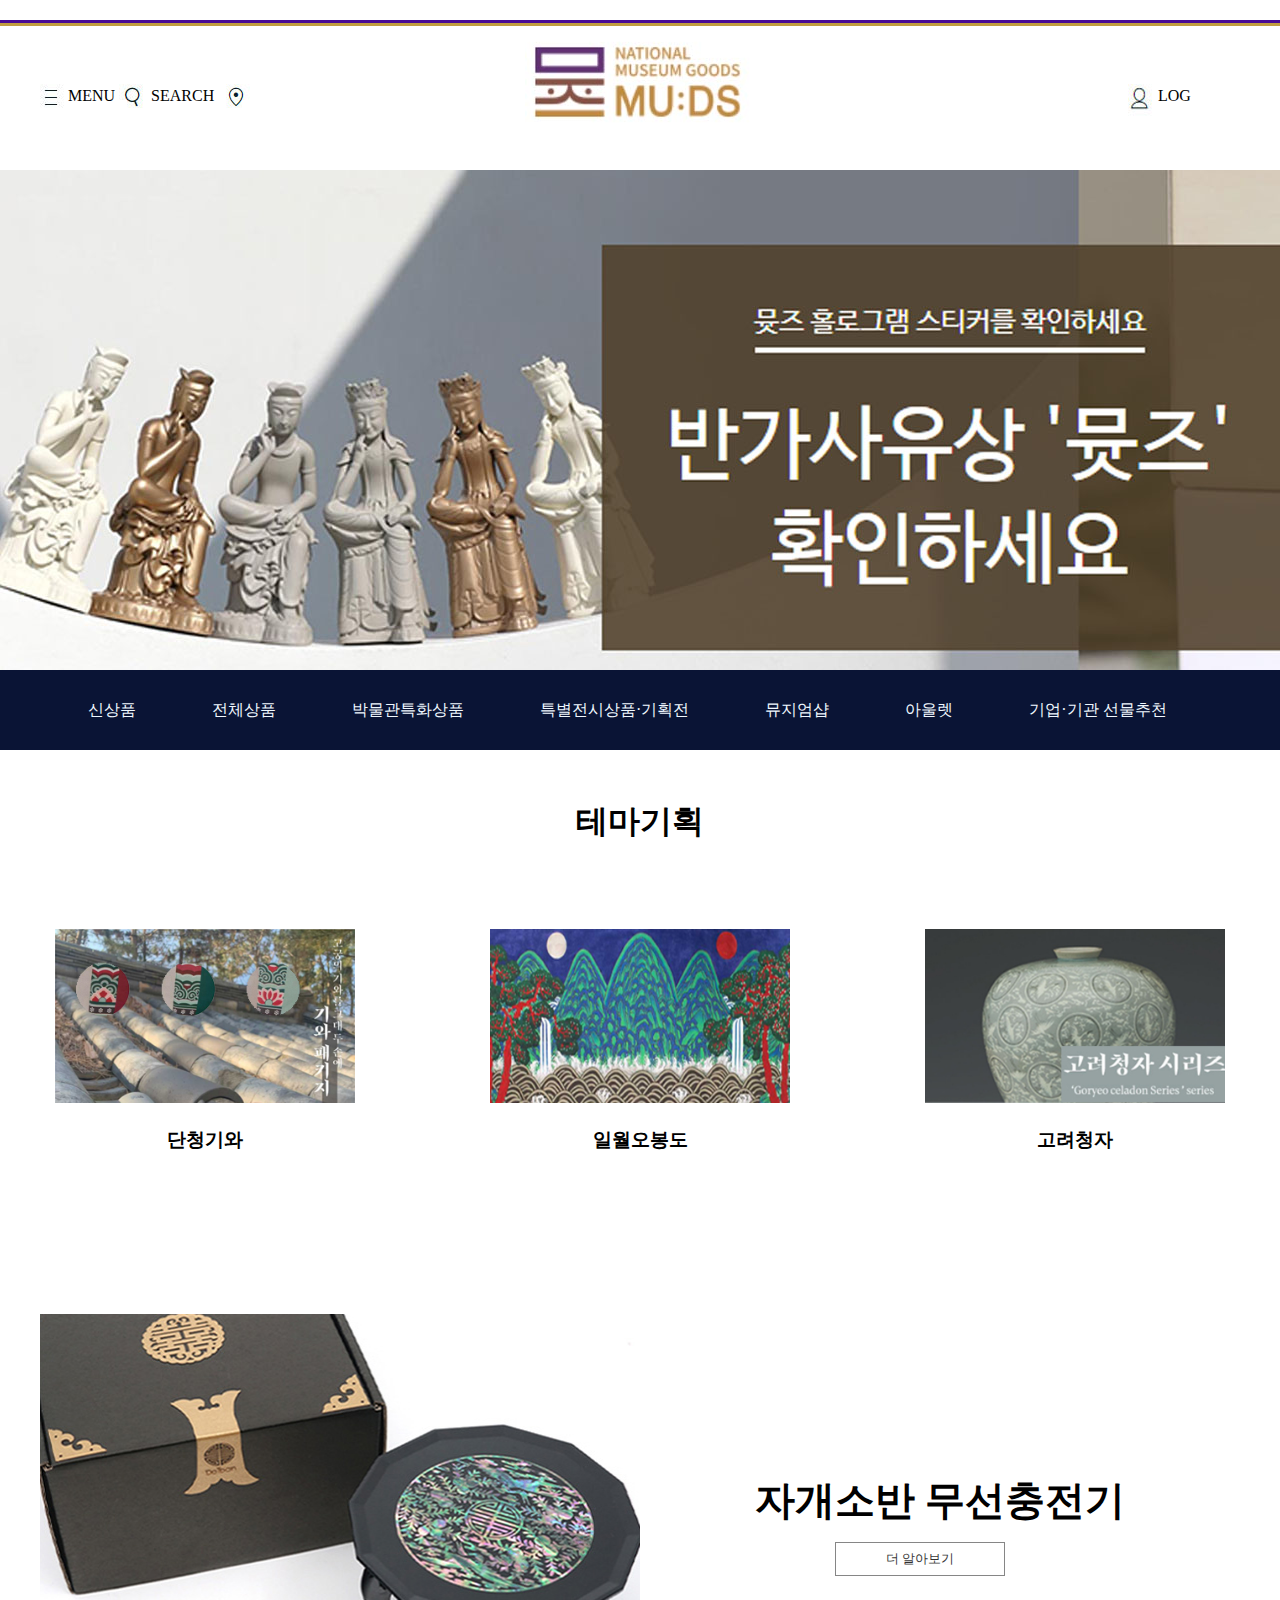
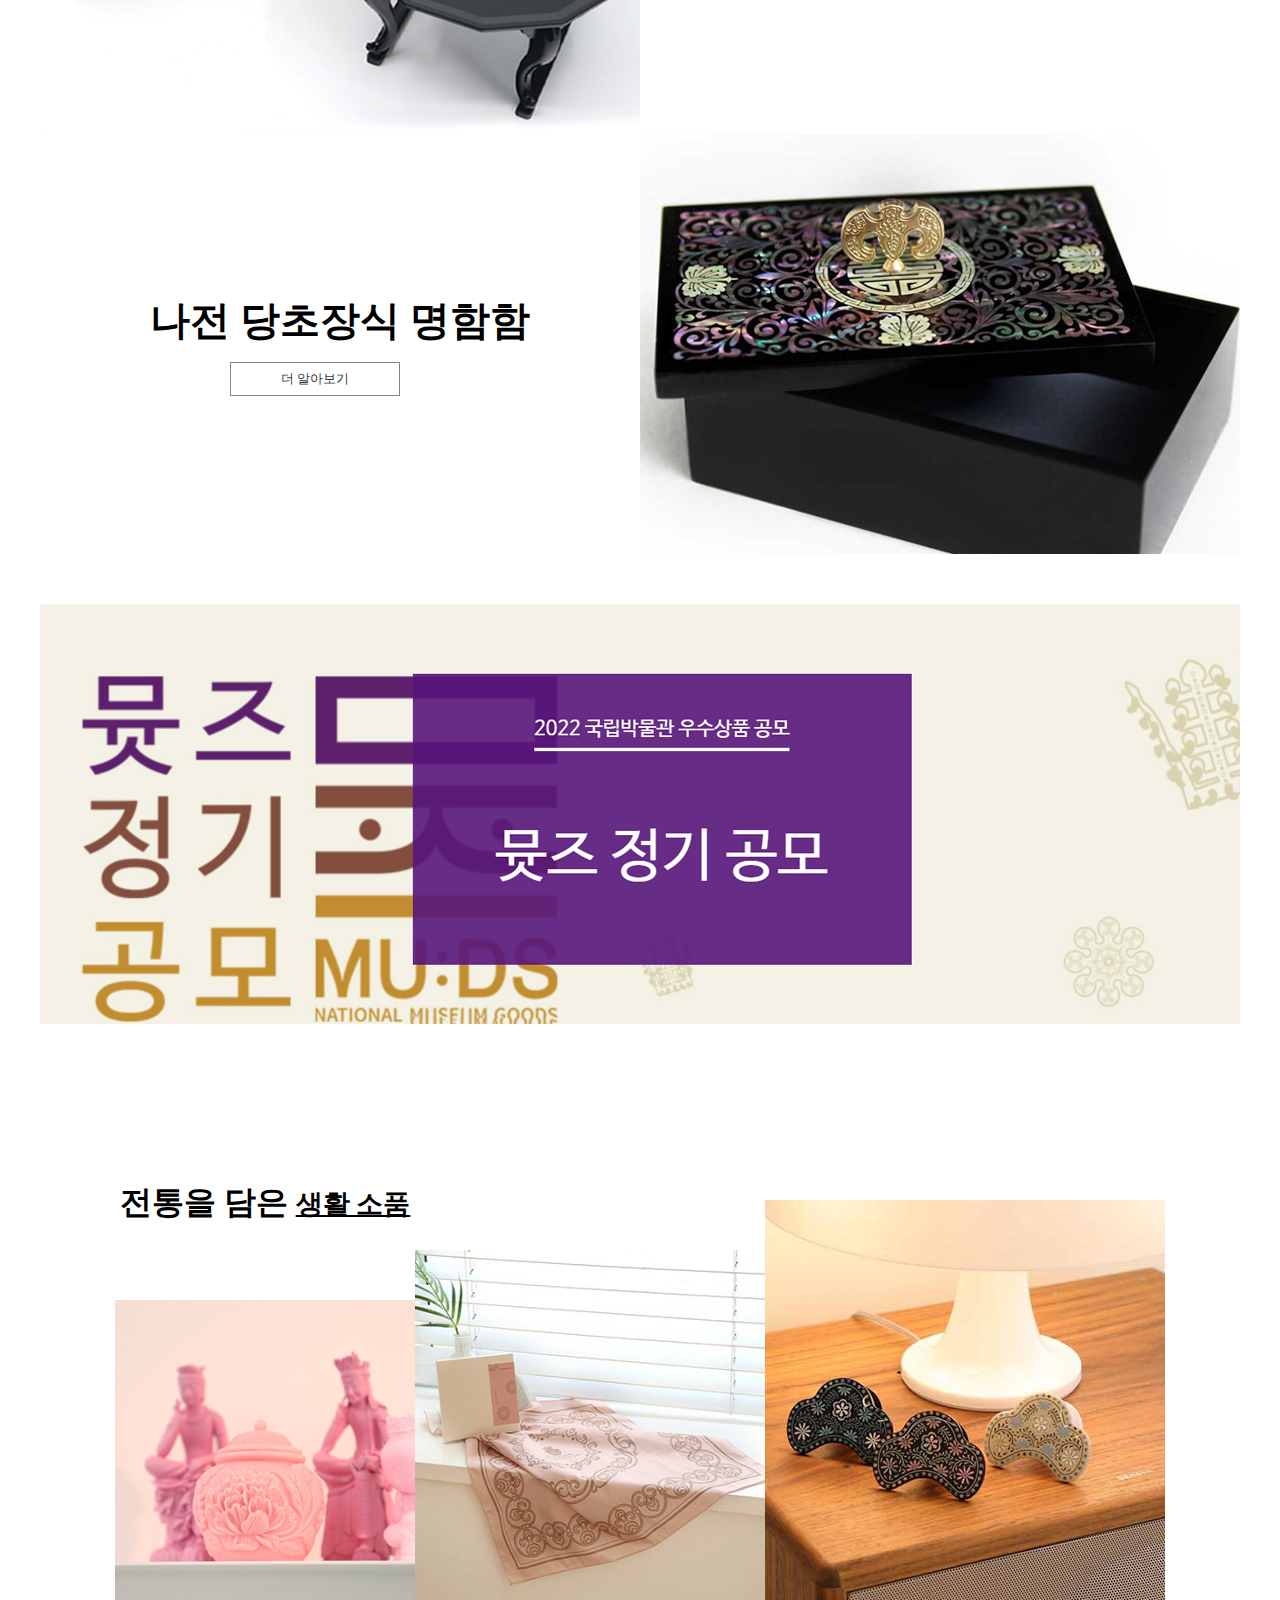
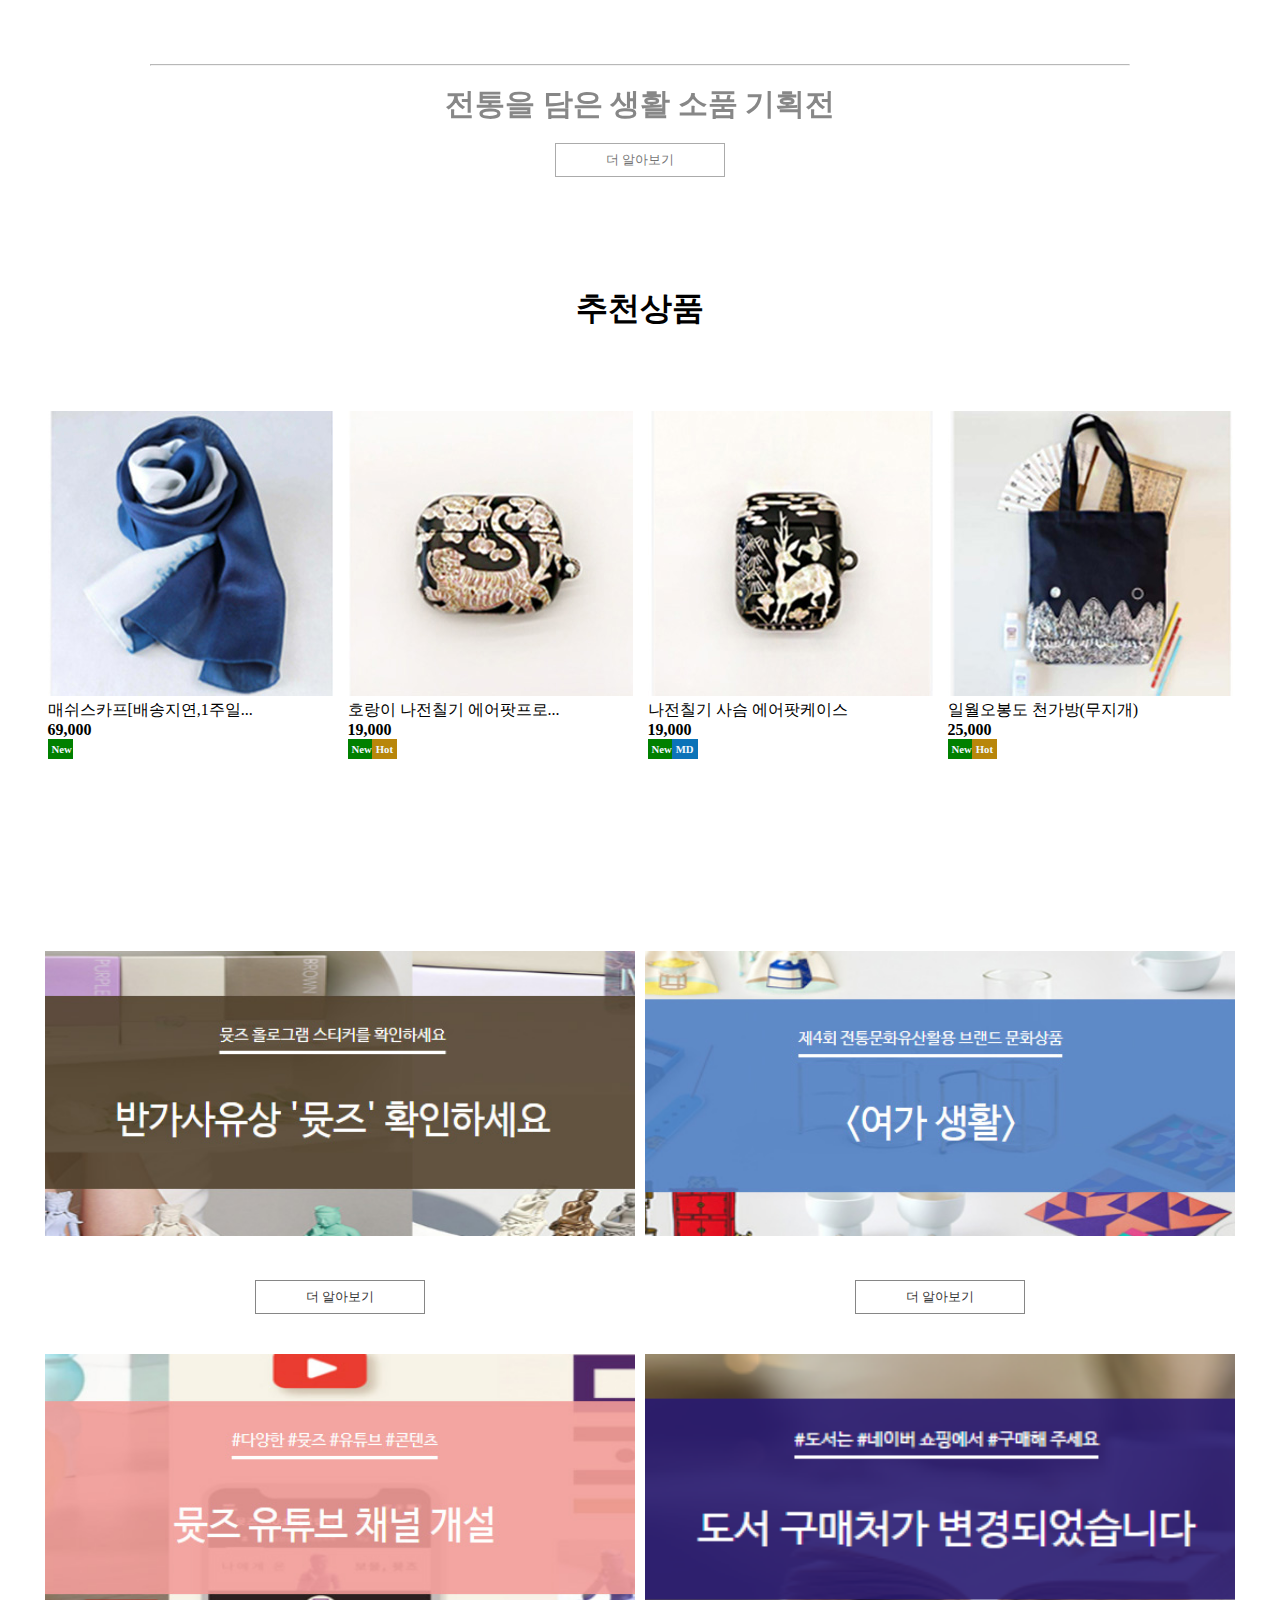
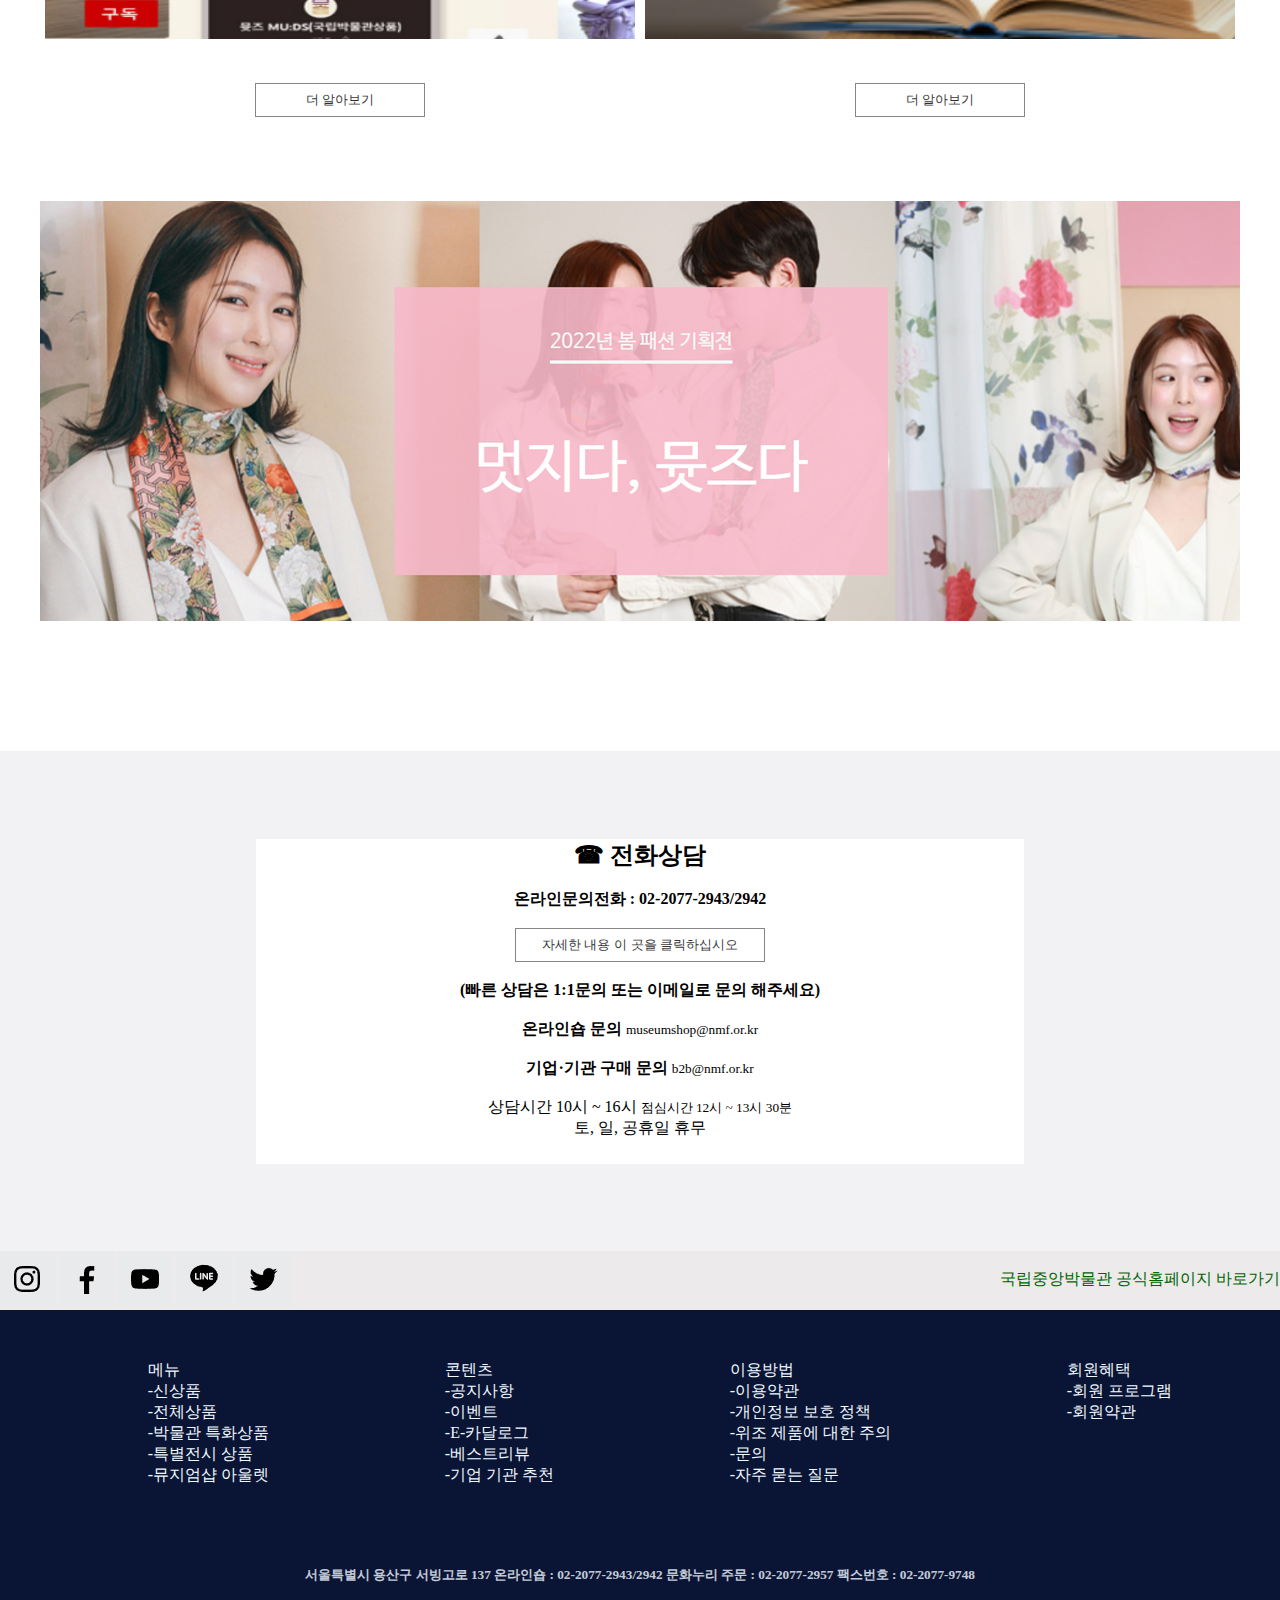
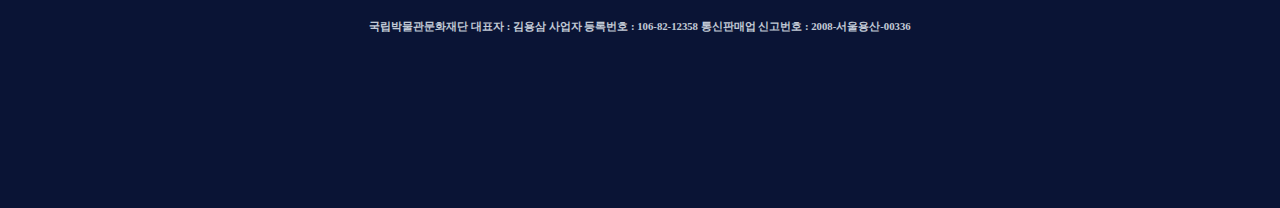
==== commit 43d6f373: "commit" ====
--- a/index.html
+++ b/index.html
@@ -1,16 +1,18 @@
 <!DOCTYPE html>
 <html lang="en">
+
 <head>
     <meta charset="UTF-8">
     <meta http-equiv="X-UA-Compatible" content="IE=edge">
     <meta name="viewport" content="width=device-width, initial-scale=1.0">
     <title>Document</title>
-    
+
     <link rel="stylesheet" href="css/common.css">
     <link rel="stylesheet" href="css/main.css">
 
 
 </head>
+
 <body>
     <header>
         <div class="line"></div>
@@ -20,20 +22,20 @@
                 <img src="img/search.jpg" alt=""><span>SEARCH</span>
                 <img src="img/local.jpg" alt="">
             </div>
-  
+
             <div class="logo"><img src="img/logo.jpg" alt=""></div>
 
             <div class="log">
                 <img src="img/login.jpg" alt=""><span>LOG</span>
             </div>
-            
+
         </div>
     </header>
 
     <div id="slider">
         <img src="img/main.jpg" alt="">
     </div>
-    
+
     <nav>
         <ul>
             <li><a href="#">신상품</a></li>
@@ -45,233 +47,234 @@
             <li><a href="#">기업·기관 선물추천</a></li>
         </ul>
     </nav>
-<section>
-    <h1>테마기획</h1>
-    <div id="tema">
-
-        <div class="t">
-            <a href="#"><img src="img/roof.jpg" alt=""></a>
-            <p> <b> 단청기와</b></p>
-        </div>
-
-        <div class="t">
-            <a href="#"><img src="img/il (2).jpg" alt=""></a>
-            <p><b>일월오봉도</b></p>
-        </div>
-
-        <div class="t">
-            <a href="#"><img src="img/chug.jpg" alt=""></a>
-            <p><b>고려청자</b></p>
-        </div>
-
-    </div>
-
-
-    <div id="container">
-        <div class="box_left">
-            <a href="#"><img src="img/charger.jpg" alt=""></a>
-        </div>
-
-        <div class="box_right">
-            <div class="text">
-                <h3>자개소반 무선충전기</h3>
-                <button>더 알아보기</button>
-
-            </div>
-        </div>
-    </div>
-
-    <div id="container">
-        <div class="box_right">
-            <div class="text">
-                <h3>나전 당초장식 명함함</h3>
-                <button>더 알아보기</button>
-            </div>
-        </div>
-
-        <div class="box_left">
-            <a href="#"><img src="img/ncard.jpg" alt=""></a>
-        </div>
-
-    </div>
-
-    <div class="mu">
-        <a href="#"><img src="img/mu.jpg" alt=""></a>
-    </div>
-
-
-    <div id="cla">
-
-        <div class="pin">
-            <h1>전통을 담은 <small><u>생활 소품</u></small></h1>
-            <a href="#"><img src="img/pin.jpg" alt=""></a>
-        </div>
-
-        <div class="bei">
-            <a href="#"><img src="img/bei.jpg" alt=""></a>
-        </div>
-
-        <div class="har">
-            <a href="#"><img src="img/har.jpg" alt=""></a>
-
-        </div>
-
-    </div>
-
-    <div id="cla_b">
-        <hr>
-        <br>
-        <p style="font-size: 30px; color: rgb(83, 83, 83);"><b>전통을 담은 생활 소품 기획전</b></p><br>
-        <button type="button">더 알아보기</button>
-    </div>
-
-    <h1>추천상품</h1>
-    <div id="md">
-        <div class="box0">
-
-
-            <a href="#"><img src="img/sk.jpg" alt=""></a>
-            <p>매쉬스카프[배송지연,1주일...
-                <br><b>69,000</b><br>
-            <h6>New</h6>
-        </div>
-
-        <div class="box0">
-
-            <a href="#"><img src="img/tair.jpg" alt=""></a>
-            <p>호랑이 나전칠기 에어팟프로...<br>
-                <b>19,000</b>
-            <h6>New<span>Hot</span></h6>
-        </div>
-
-        <div class="box0">
-
-            <a href="#"><img src="img/dair.jpg" alt=""></a>
-            <p>나전칠기 사슴 에어팟케이스<br>
-                <b>19,000</b>
-            <h6>New<span style="background-color: rgb(11, 115, 184);">MD</span></h6>
-        </div>
-
-        <div class="box0">
-
-            <a href="#"><img src="img/bag.jpg" alt=""></a>
-            <p>일월오봉도 천가방(무지개)<br>
-                <b>25,000</b>
-            <h6>New<span>Hot</span></h6>
-        </div>
-    </div>
-
-    <div id="noti">
-
-
-        <div class="m1">
-            <a href="#"><img src="img/ban.jpg" alt=""><br>
-                <button>더 알아보기</button></a>
-        </div>
-
-        <div class="m2">
-            <a href="#"><img src="img/lei.jpg" alt=""><br>
-                <button>더 알아보기</button></a>
-        </div>
-
-        <div class="m3">
-            <a href="#"><img src="img/utu.jpg" alt=""><br>
-                <button>더 알아보기</button></a>
-        </div>
-
-        <div class="m4">
-            <a href="#"><img src="img/book.png" alt="" width="550px"><br>
-                <button>더 알아보기</button></a>
-        </div>
-
-    </div>
-
-    <div class="mu"><a href="#"><img src="img/spring.jpg" alt=""></a></div>
-
-    <div id="last">
-
-        <div class="inbox">
-            <h2><b>☎</b> 전화상담 </h2><br>
-            <h4> 온라인문의전화 : 02-2077-2943/2942</h4><br>
-            <a href="#"><button style="width: auto;">자세한 내용 이 곳을 클릭하십시오</button></a> <br><br>
-            <b>(빠른 상담은 1:1문의 또는 이메일로 문의 해주세요)<br><br>
-                온라인숍 문의</b> <small> museumshop@nmf.or.kr </small><br><br>
-            <b>기업·기관 구매 문의</b> <small> b2b@nmf.or.kr</small><br><br>
-            상담시간 10시 ~ 16시 <small> 점심시간 12시 ~ 13시 30분</small><br>
-            토, 일, 공휴일 휴무<br>
-
-
-        </div>
-    
-
-
+
+    <section>
+        <h1>테마기획</h1>
+        <div id="tema">
+
+            <div class="t">
+                <a href="#"><img src="img/roof.jpg" alt=""></a>
+                <p> <b> 단청기와</b></p>
+            </div>
+
+            <div class="t">
+                <a href="#"><img src="img/il(2).jpg" alt=""></a>
+                <p><b>일월오봉도</b></p>
+            </div>
+
+            <div class="t">
+                <a href="#"><img src="img/chug.jpg" alt=""></a>
+                <p><b>고려청자</b></p>
+            </div>
+
+        </div>
+
+
+        <div class="container">
+            <div class="box_left">
+                <a href="#"><img src="img/charger.jpg" alt=""></a>
+            </div>
+
+            <div class="box_right">
+                <div class="text">
+                    <h3>자개소반 무선충전기</h3>
+                    <button>더 알아보기</button>
+
+                </div>
+            </div>
+        </div>
+
+        <div class="container">
+            <div class="box_right">
+                <div class="text">
+                    <h3>나전 당초장식 명함함</h3>
+                    <button>더 알아보기</button>
+                </div>
+            </div>
+
+            <div class="box_left">
+                <a href="#"><img src="img/ncard.jpg" alt=""></a>
+            </div>
+
+        </div>
+
+        <div class="mu">
+            <a href="#"><img src="img/mu.jpg" alt=""></a>
+        </div>
+
+
+        <div id="cla">
+
+            <div class="pin">
+                <h1>전통을 담은 <small><u>생활 소품</u></small></h1>
+                <a href="#"><img src="img/pin.jpg" alt=""></a>
+            </div>
+
+            <div class="bei">
+                <a href="#"><img src="img/bei.jpg" alt=""></a>
+            </div>
+
+            <div class="har">
+                <a href="#"><img src="img/har.jpg" alt=""></a>
+
+            </div>
+
+        </div>
+
+        <div id="cla_b">
+            <hr>
+            <br>
+            <p style="font-size: 30px; color: rgb(83, 83, 83);"><b>전통을 담은 생활 소품 기획전</b></p><br>
+            <button type="button">더 알아보기</button>
+        </div>
+
+        <h1>추천상품</h1>
+        <div id="md">
+            <div class="box0">
+
+
+                <a href="#"><img src="img/sk.jpg" alt=""></a>
+                <p>매쉬스카프[배송지연,1주일...
+                    <br><b>69,000</b><br>
+                <h6>New</h6>
+            </div>
+
+            <div class="box0">
+
+                <a href="#"><img src="img/tair.jpg" alt=""></a>
+                <p>호랑이 나전칠기 에어팟프로...<br>
+                    <b>19,000</b>
+                <h6>New<span>Hot</span></h6>
+            </div>
+
+            <div class="box0">
+
+                <a href="#"><img src="img/dair.jpg" alt=""></a>
+                <p>나전칠기 사슴 에어팟케이스<br>
+                    <b>19,000</b>
+                <h6>New<span style="background-color: rgb(11, 115, 184);">MD</span></h6>
+            </div>
+
+            <div class="box0">
+
+                <a href="#"><img src="img/bag.jpg" alt=""></a>
+                <p>일월오봉도 천가방(무지개)<br>
+                    <b>25,000</b>
+                <h6>New<span>Hot</span></h6>
+            </div>
+        </div>
+
+        <div id="noti">
+
+
+            <div class="m1">
+                <a href="#"><img src="img/ban.jpg" alt=""></a><br>
+                <button>더 알아보기</button>
+            </div>
+
+            <div class="m2">
+                <a href="#"><img src="img/lei.jpg" alt=""></a><br>
+                <button>더 알아보기</button>
+            </div>
+
+            <div class="m3">
+                <a href="#"><img src="img/utu.jpg" alt=""></a><br>
+                <button>더 알아보기</button>
+            </div>
+
+            <div class="m4">
+                <a href="#"><img src="img/book.png" alt="" width="550"></a><br>
+                <button>더 알아보기</button>
+            </div>
+
+        </div>
+
+        <div class="mu"><a href="#"><img src="img/spring.jpg" alt=""></a></div>
+
+        <div id="last">
+
+            <div class="inbox">
+                <h2><b>☎</b> 전화상담 </h2><br>
+                <h4> 온라인문의전화 : 02-2077-2943/2942</h4><br>
+                <button style="width: 250px;">자세한 내용 이 곳을 클릭하십시오</button> <br><br>
+                <b>(빠른 상담은 1:1문의 또는 이메일로 문의 해주세요)<br><br>
+                    온라인숍 문의</b> <small> museumshop@nmf.or.kr </small><br><br>
+                <b>기업·기관 구매 문의</b> <small> b2b@nmf.or.kr</small><br><br>
+                상담시간 10시 ~ 16시 <small> 점심시간 12시 ~ 13시 30분</small><br>
+                토, 일, 공휴일 휴무<br>
+
+
+            </div>
+        </div>
 
     </section>
 
-    <article style="background-color: rgb(236, 234, 234);">
-
-     <div id="sns">
-        <a href="#"><img src="img/insta.jpg" alt="" ></a>
-        <a href="#"><img src="img/fbook.jpg" alt="" ></a>
-        <a href="#"><img src="img/tube.jpg" alt="" ></a>
-        <a href="#"><img src="img/line.jpg" alt="" ></a>
-        <a href="#"><img src="img/twit.jpg" alt="" ></a>  
-        <a href="#"><p><br>국립중앙박물관 공식홈페이지 바로가기</p></a>
-   </div>
+    <article style=" background-color: rgb(236, 234, 234)">
+
+        <div id="sns">
+            <a href="#"><img src="img/insta.jpg" alt=""></a>
+            <a href="#"><img src="img/fbook.jpg" alt=""></a>
+            <a href="#"><img src="img/tube.jpg" alt=""></a>
+            <a href="#"><img src="img/line.jpg" alt=""></a>
+            <a href="#"><img src="img/twit.jpg" alt=""></a>
+            <a href="#"><p><br>국립중앙박물관 공식홈페이지 바로가기</p>
+            </a>
+        </div>
     </article>
-    
-    
-    
+
+
+
     <footer>
-    
+
         <div id="fbox">
             <div id="f">
                 <div class="mbox">
                     <ul>
-                        <li> 메뉴 </li> <br>
-                        <li><a href="#"></a>-신상품 </a></li> <br>
-                        <li><a href="#"></a> -전체상품 </a></li><br>
-                        <li><a href="#"></a>-박물관 특화상품 </a></li> <br>
-                        <li><a href="#"></a>-특별전시 상품 </a></li> <br>
-                        <li><a href="#"></a>-뮤지엄샵 아울렛 </a></li> <br>
-                    </ul>
-                </div>
-        
-                <div class="mbox">
-                    <ul>
-                        <dl>콘텐츠</dl> <br>
-                        <a href="#"><li>-공지사항</li></a> <br>
-                        <a href="#"><li>-이벤트</li></a> <br>
-                        <a href="#"><li>-E-카달로그</li> </a><br>
-                        <a href="#"><li>-베스트리뷰</li></a> <br>
-                        <a href="#"><li>-기업 기관 추천</li></a> <br>
-                    </ul>
-                </div>
-    
-                <div class="mbox">
-                    <ul>
-                        <dl>이용방법 </dl> <br>
-                        <a href="#"><li>-이용약관</li></a> <br>
-                        <a href="#"><li>-개인정보 보호 정책</li></a> <br>
-                        <a href="#"><li>-위조 제품에 대한 주의</li></a> <br>
-                        <a href="#"><li>-문의</li></a> <br>
-                        <a href="#"><li>-자주 묻는 질문</li> </a><br>
-                    </ul>
-                </div>
-    
-                <div class="mbox">
-                    <ul>
-                        <dl>회원혜택</dl> <br>
-                        <a href="#"><li>-회원 프로그램</li></a> <br>
-                        <a href="#"><li>-회원약관</li></a> <br>
-                    </ul>
-                </div>
-            </div>
-    
+                        <li> 메뉴 </li>
+                        <li><a href="#">-신상품 </a></li>
+                        <li><a href="#"> -전체상품 </a></li>
+                        <li><a href="#">-박물관 특화상품 </a></li>
+                        <li><a href="#">-특별전시 상품 </a></li>
+                        <li><a href="#">-뮤지엄샵 아울렛 </a></li>
+                    </ul>
+                </div>
+
+                <div class="mbox">
+                    <ul>
+                        <li>콘텐츠</li>
+                        <li><a href="#">-공지사항</a></li>
+                        <li><a href="#">-이벤트</a></li>
+                        <li> <a href="#">-E-카달로그</a></li>
+                        <li><a href="#">-베스트리뷰</a></li>
+                        <li> <a href="#">-기업 기관 추천</a></li>
+                    </ul>
+                </div>
+
+                <div class="mbox">
+                    <ul>
+                        <li>이용방법 </li>
+                        <li><a href="#">-이용약관</a></li>
+                        <li> <a href="#">-개인정보 보호 정책</a></li>
+                        <li><a href="#">-위조 제품에 대한 주의</a></li>
+                        <li><a href="#">-문의</a></li>
+                        <li><a href="#">-자주 묻는 질문</a></li>
+                    </ul>
+                </div>
+
+                <div class="mbox">
+                    <ul>
+                        <li>회원혜택</li>
+                        <li><a href="#">-회원 프로그램</a></li>
+                        <li><a href="#">-회원약관</a></li>
+                    </ul>
+                </div>
+            </div>
+
             <h5>서울특별시 용산구 서빙고로 137 온라인숍 : 02-2077-2943/2942 문화누리 주문 : 02-2077-2957 팩스번호 : 02-2077-9748</h5><br><br>
             <h6>국립박물관문화재단 대표자 : 김용삼 사업자 등록번호 : 106-82-12358 통신판매업 신고번호 : 2008-서울용산-00336 </h6><br><br>
-            </p>
+
         </div>
     </footer>
 </body>
-</html>
+
+</html>--- a/css/common.css
+++ b/css/common.css
@@ -18,5 +18,5 @@
 footer h5, footer h6{text-align: center; margin: auto; opacity: 0.8;}
 h1{text-align: center; margin-top: 50px;}
 footer li { color: aliceblue; display: block; }
-footer li a { text-decoration :none; }
+footer li a { text-decoration :none;color: aliceblue; }
     --- a/css/main.css
+++ b/css/main.css
@@ -25,11 +25,11 @@
 #tema > .t img:hover{opacity: 0.8;}
 
 
-#container{width: 1200px; height: 420px; margin: 0 auto; display: flex; background-color: white;}
+.container{width: 1200px; height: 420px; margin: 0 auto; display: flex; background-color: white;}
 
 .box_left{width: 50%; height: 100%; background: white;}
 .box_left img{width: 100%; height: 100%;}
-#container button {margin: 14px 0 0 80px;}
+.container button {margin: 14px 0 0 80px;}
 
 .box_right{width: 50%; display: flex; justify-content: center; align-items: center; }
 text{height: 100%; display: flex; flex-direction: column;
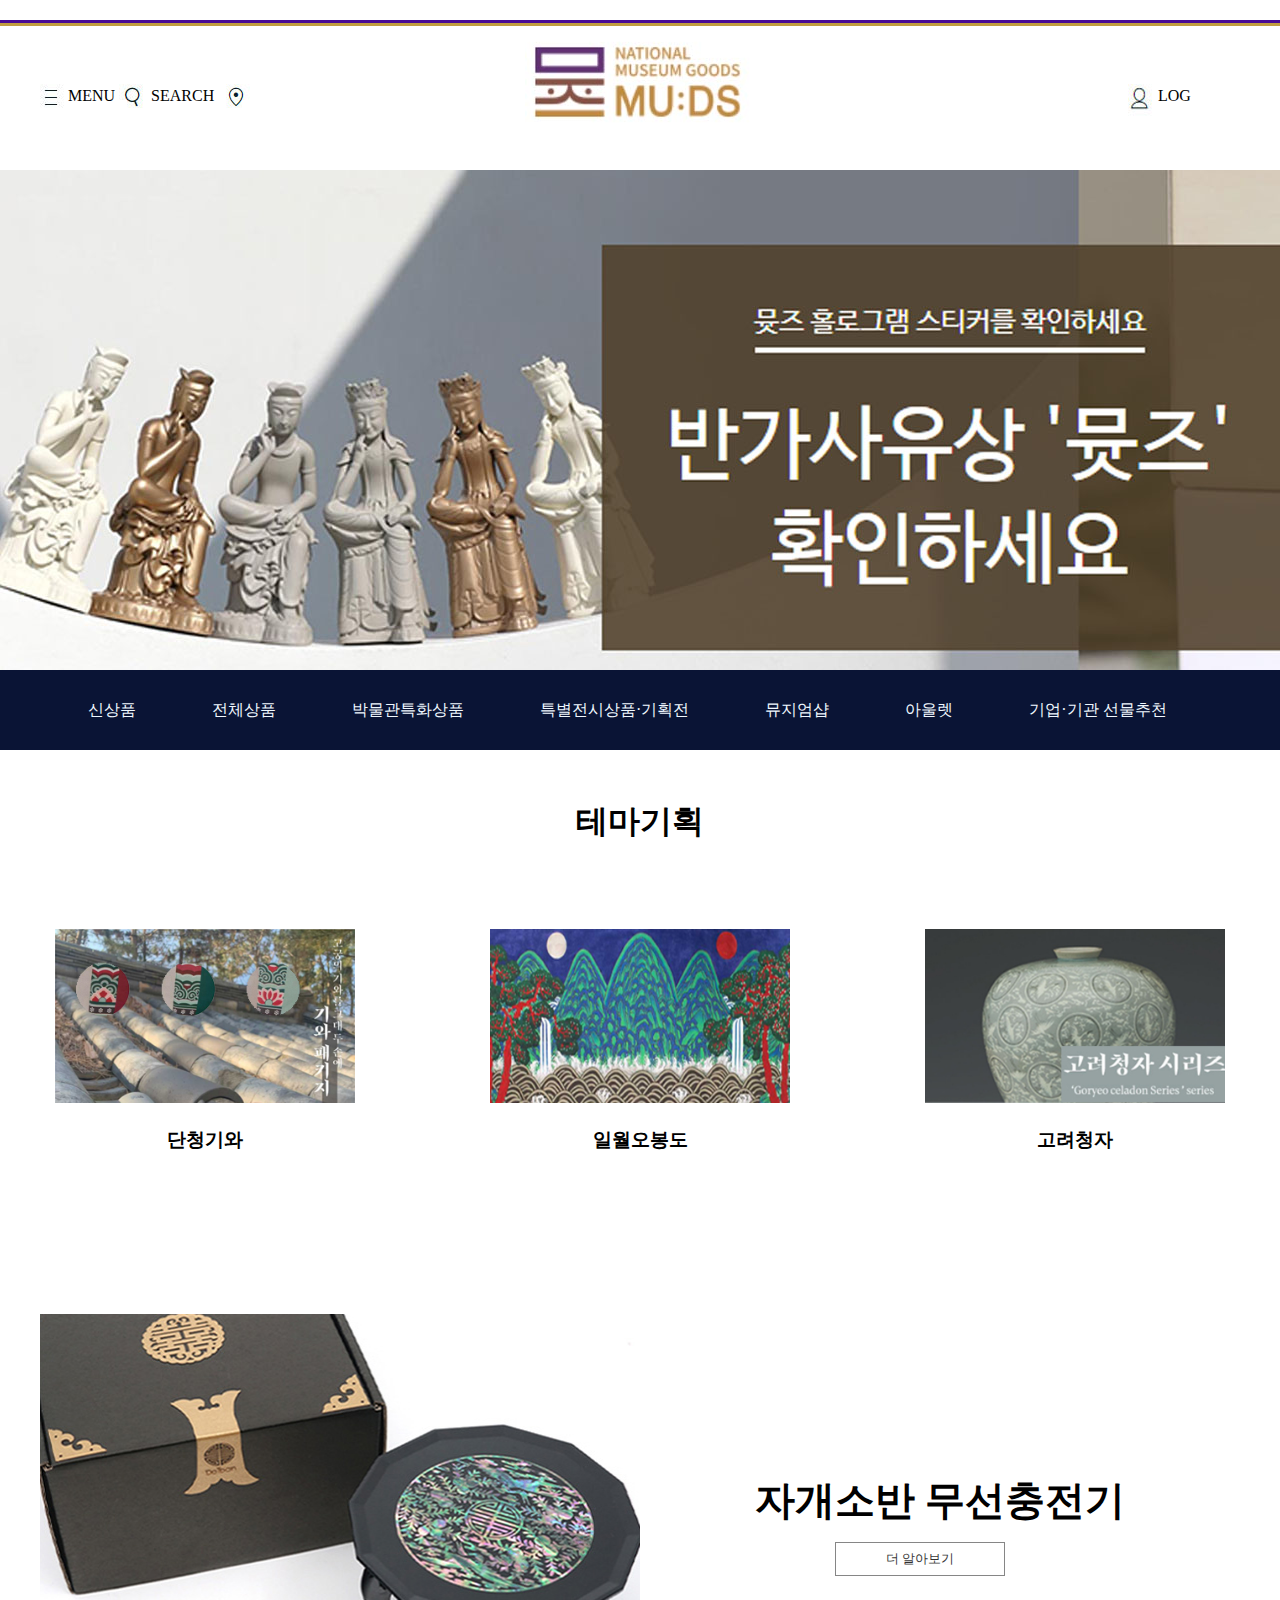
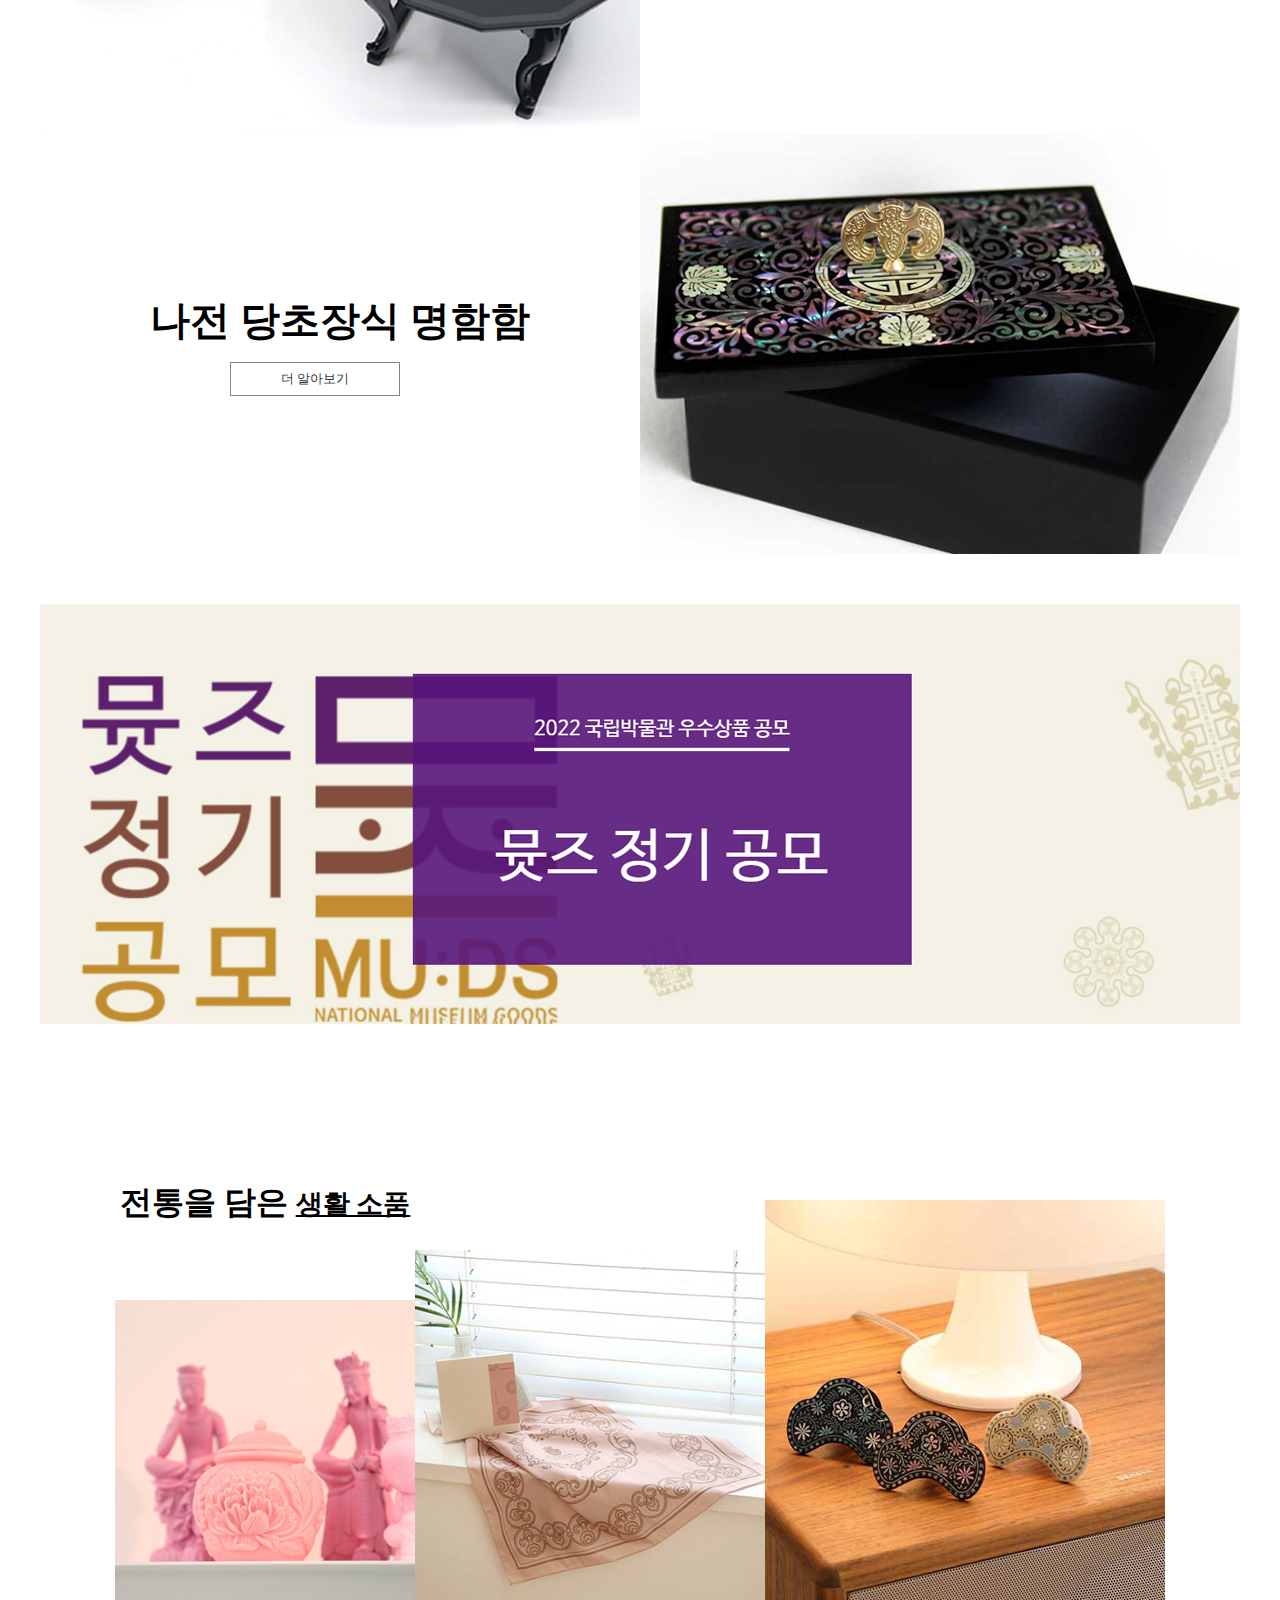
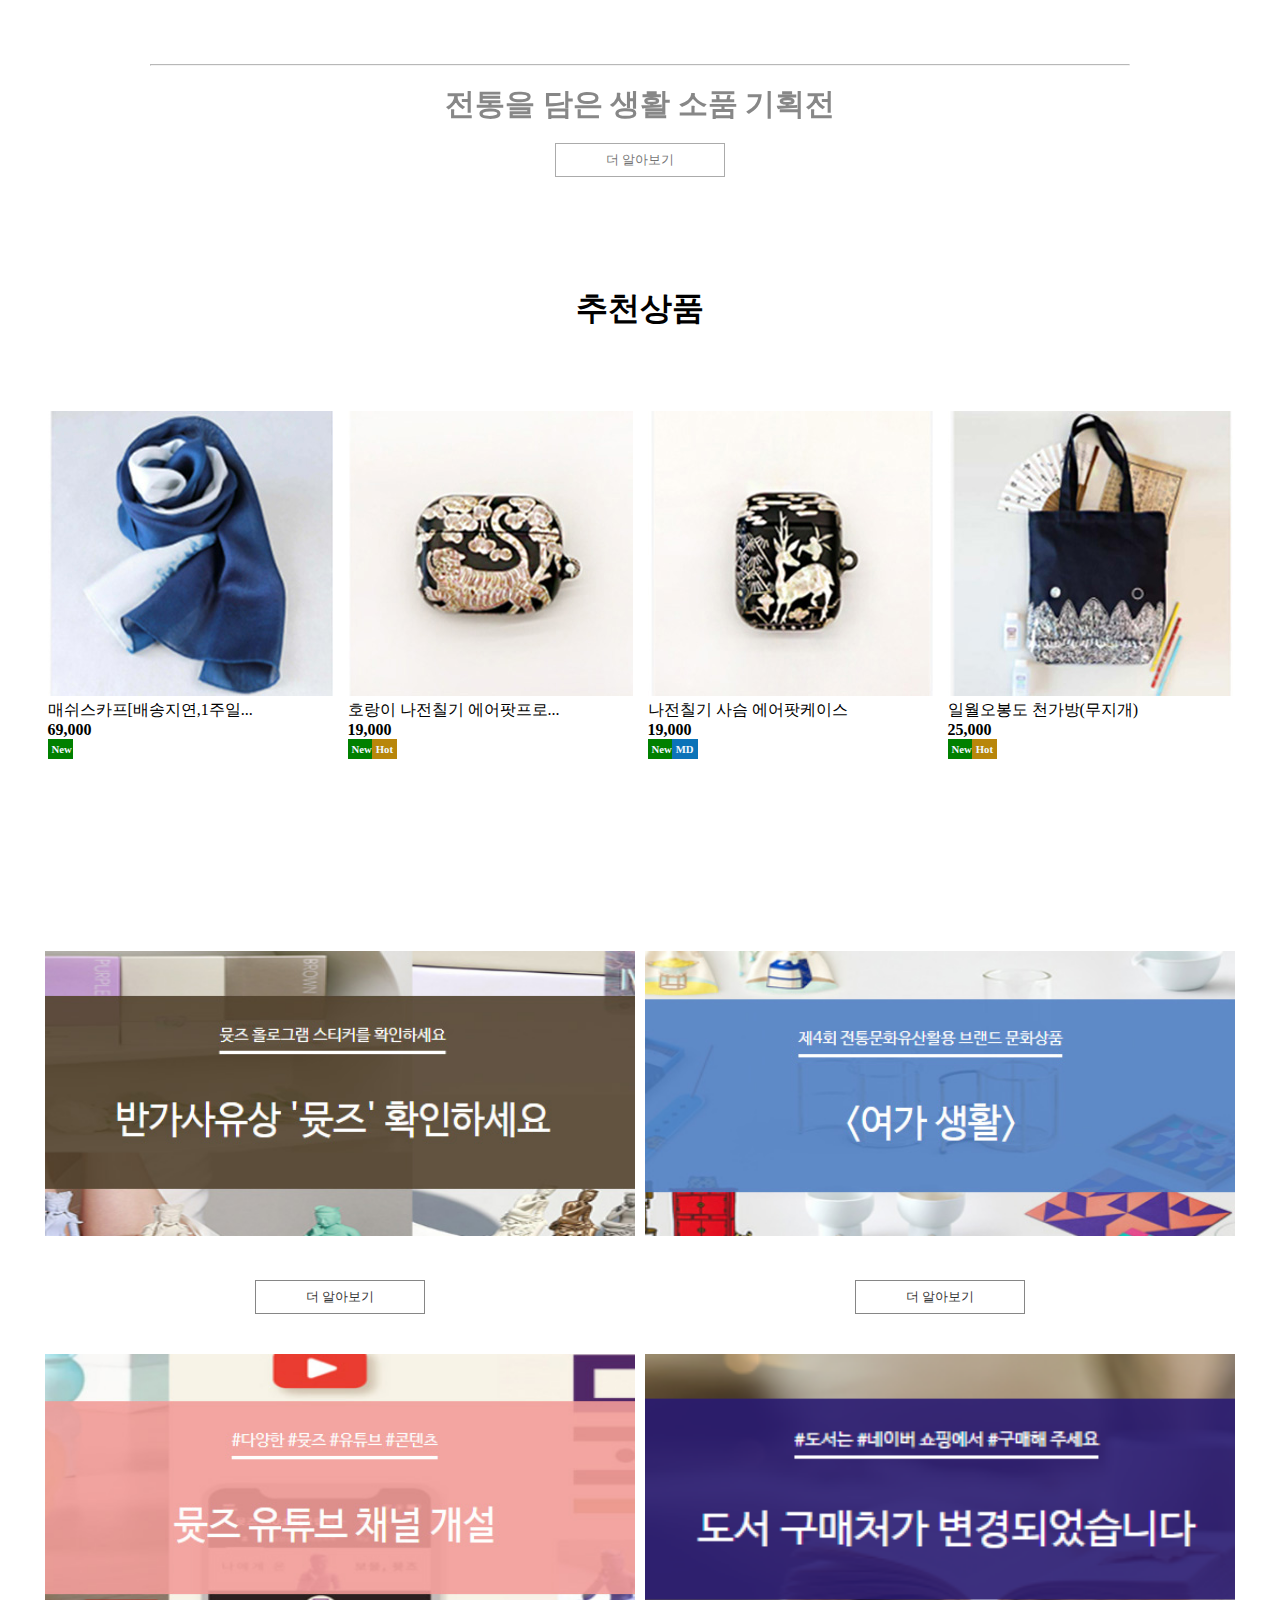
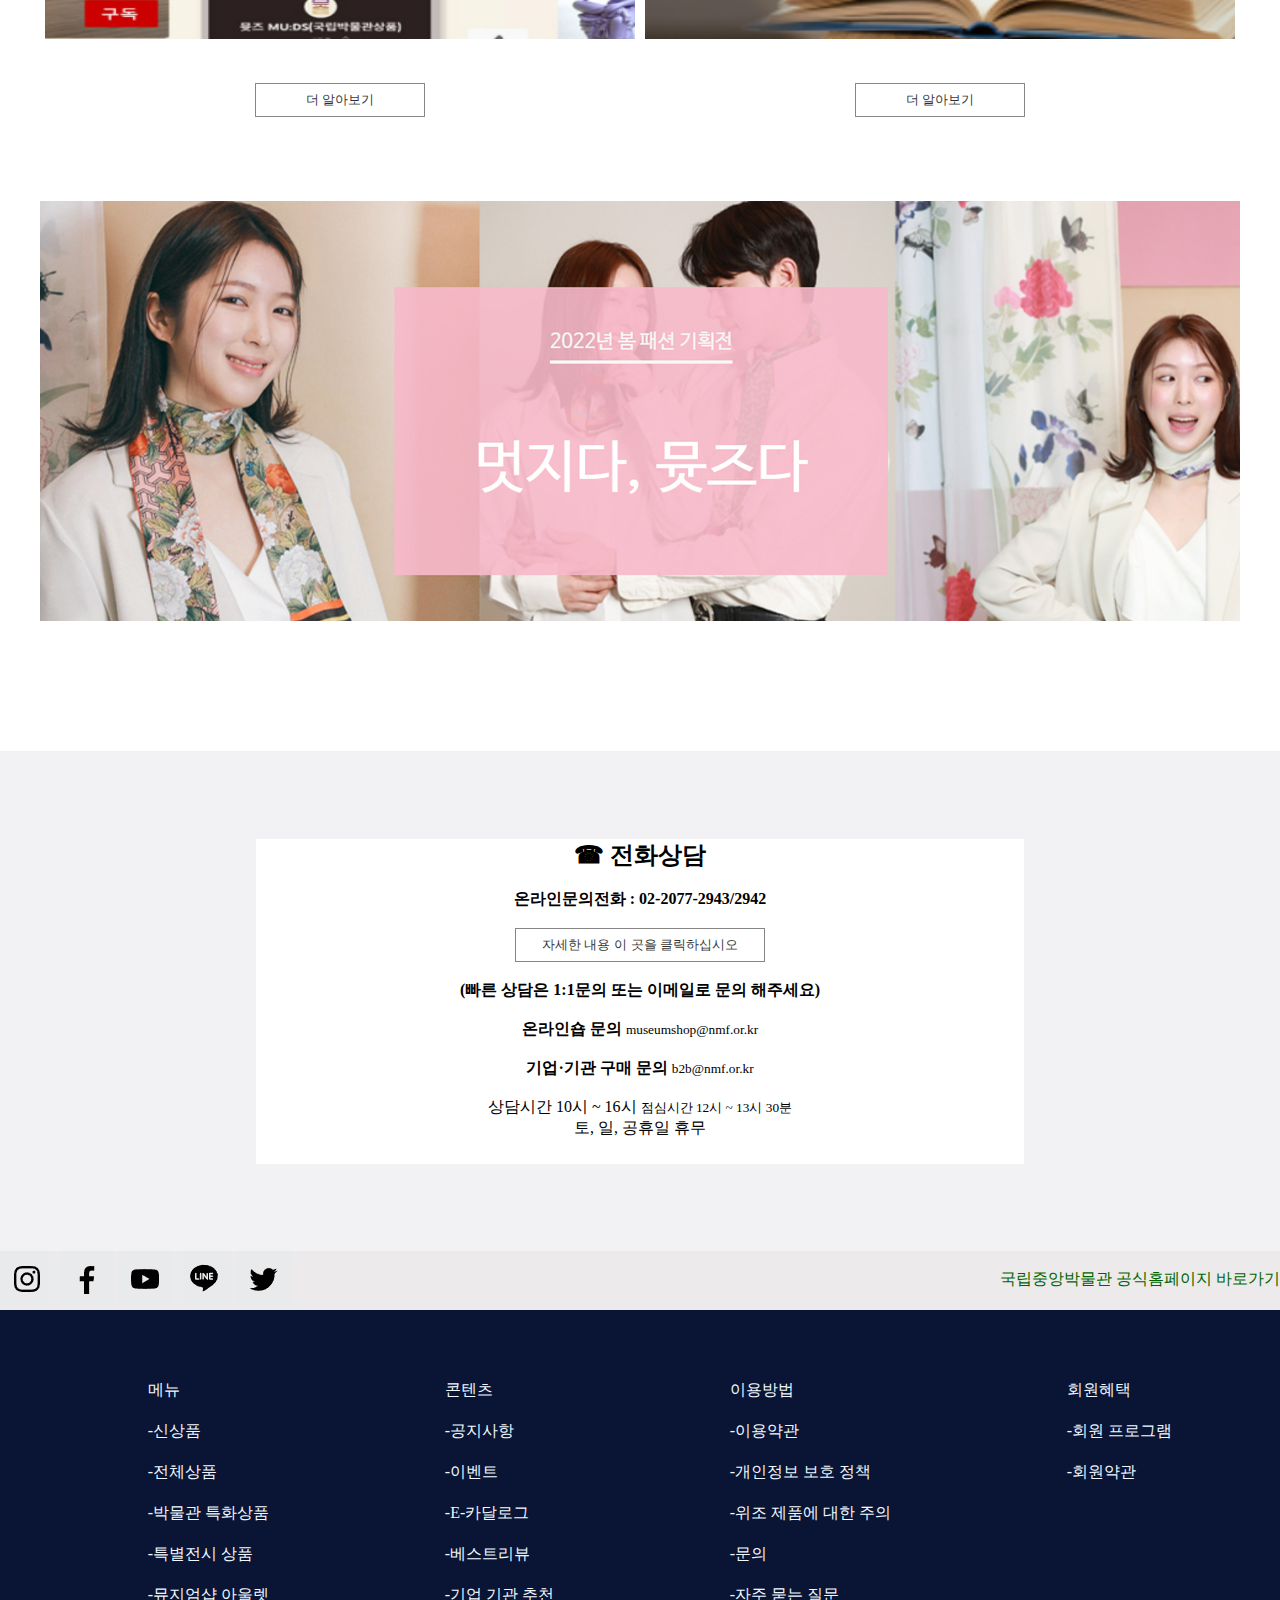
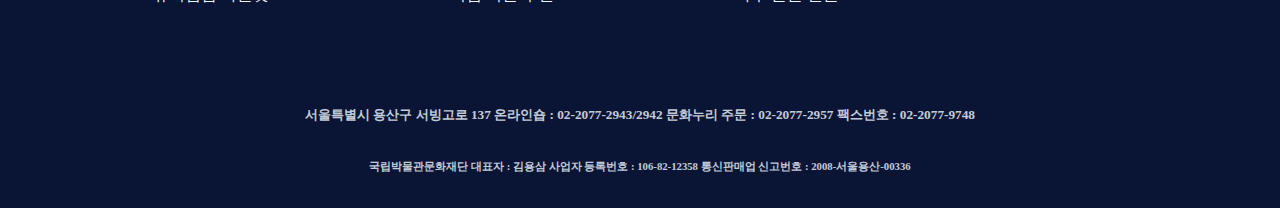
==== commit 8fe9b84f: "commit" ====
--- a/index.html
+++ b/index.html
@@ -5,7 +5,7 @@
     <meta charset="UTF-8">
     <meta http-equiv="X-UA-Compatible" content="IE=edge">
     <meta name="viewport" content="width=device-width, initial-scale=1.0">
-    <title>Document</title>
+    <title>museumshop</title>
 
     <link rel="stylesheet" href="css/common.css">
     <link rel="stylesheet" href="css/main.css">
@@ -254,7 +254,7 @@
                     <ul>
                         <li>이용방법 </li>
                         <li><a href="#">-이용약관</a></li>
-                        <li> <a href="#">-개인정보 보호 정책</a></li>
+                        <li><a href="#">-개인정보 보호 정책</a></li>
                         <li><a href="#">-위조 제품에 대한 주의</a></li>
                         <li><a href="#">-문의</a></li>
                         <li><a href="#">-자주 묻는 질문</a></li>
--- a/css/common.css
+++ b/css/common.css
@@ -17,6 +17,6 @@
 .mbox{padding: 50px 10px 80px 50px;}
 footer h5, footer h6{text-align: center; margin: auto; opacity: 0.8;}
 h1{text-align: center; margin-top: 50px;}
-footer li { color: aliceblue; display: block; }
-footer li a { text-decoration :none;color: aliceblue; }
+footer li {color: aliceblue; display: block; margin: 20px;}
+footer li a {text-decoration :none;color: aliceblue;}
     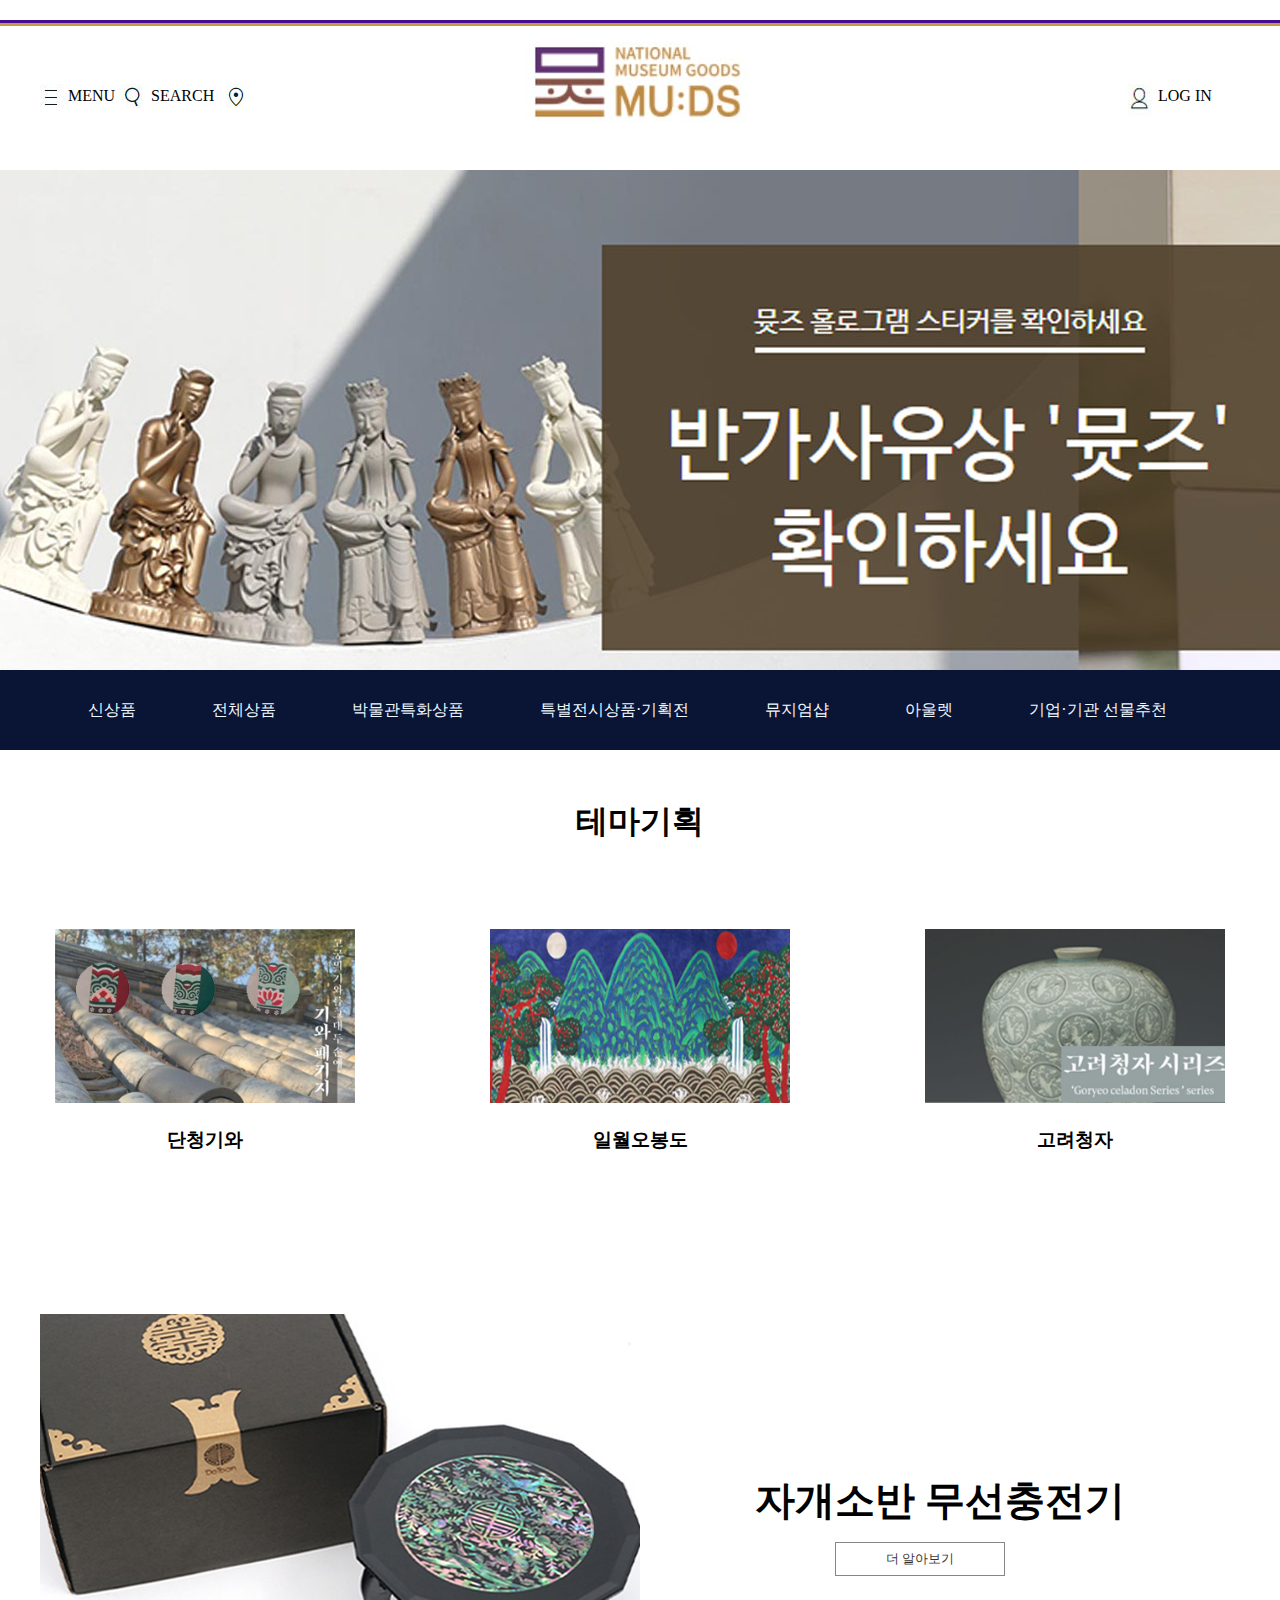
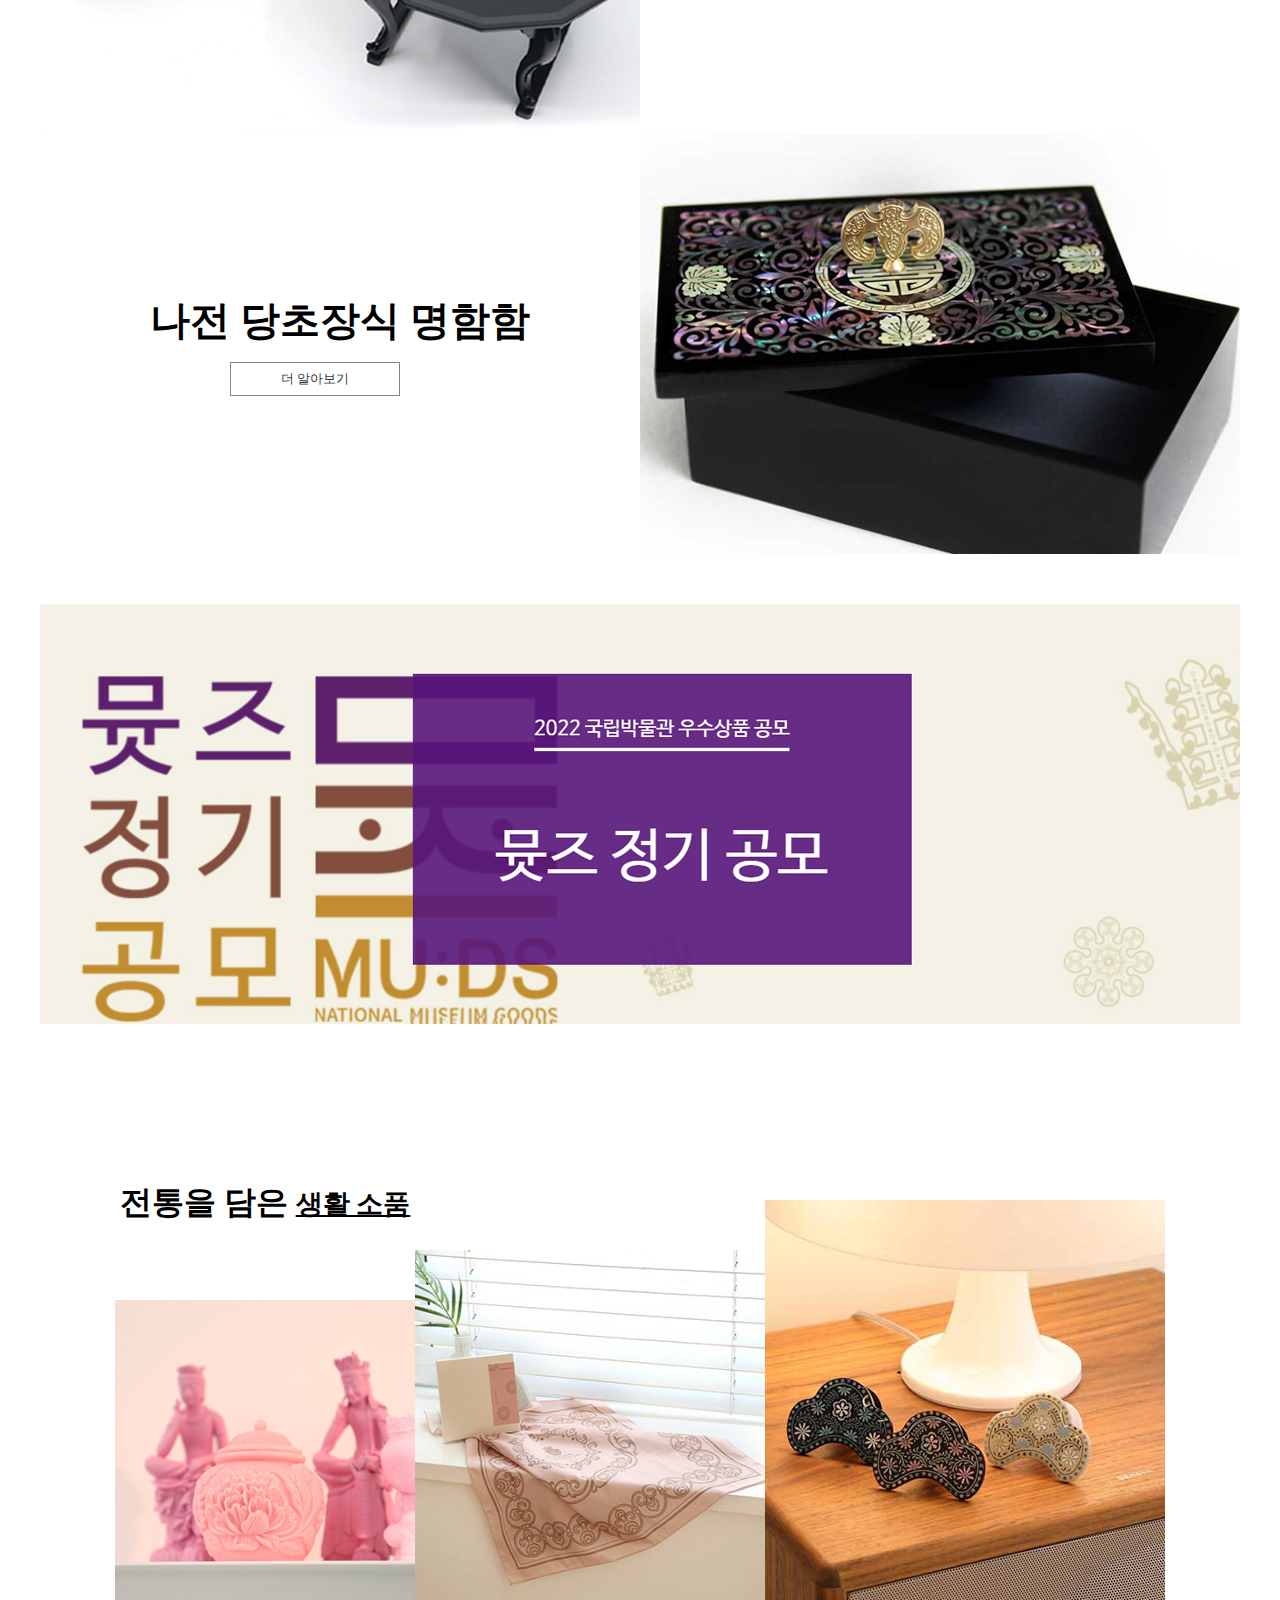
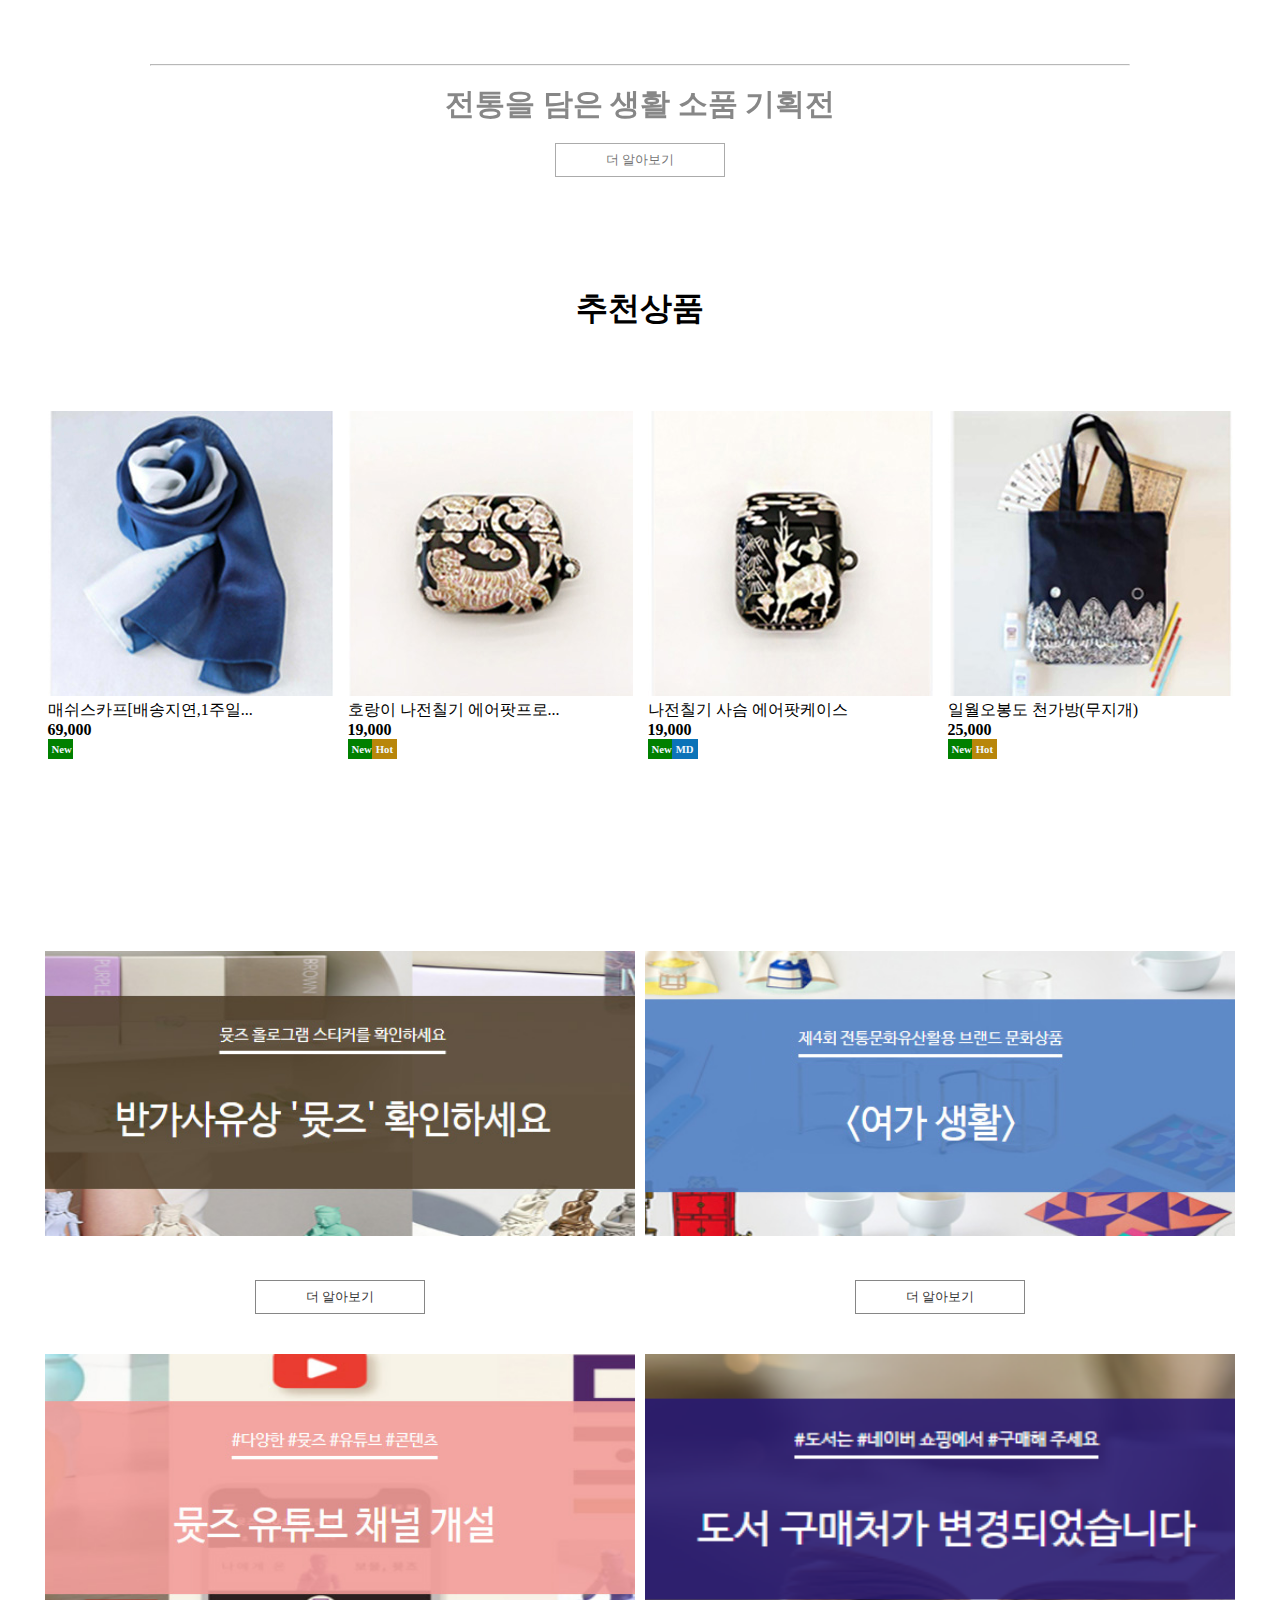
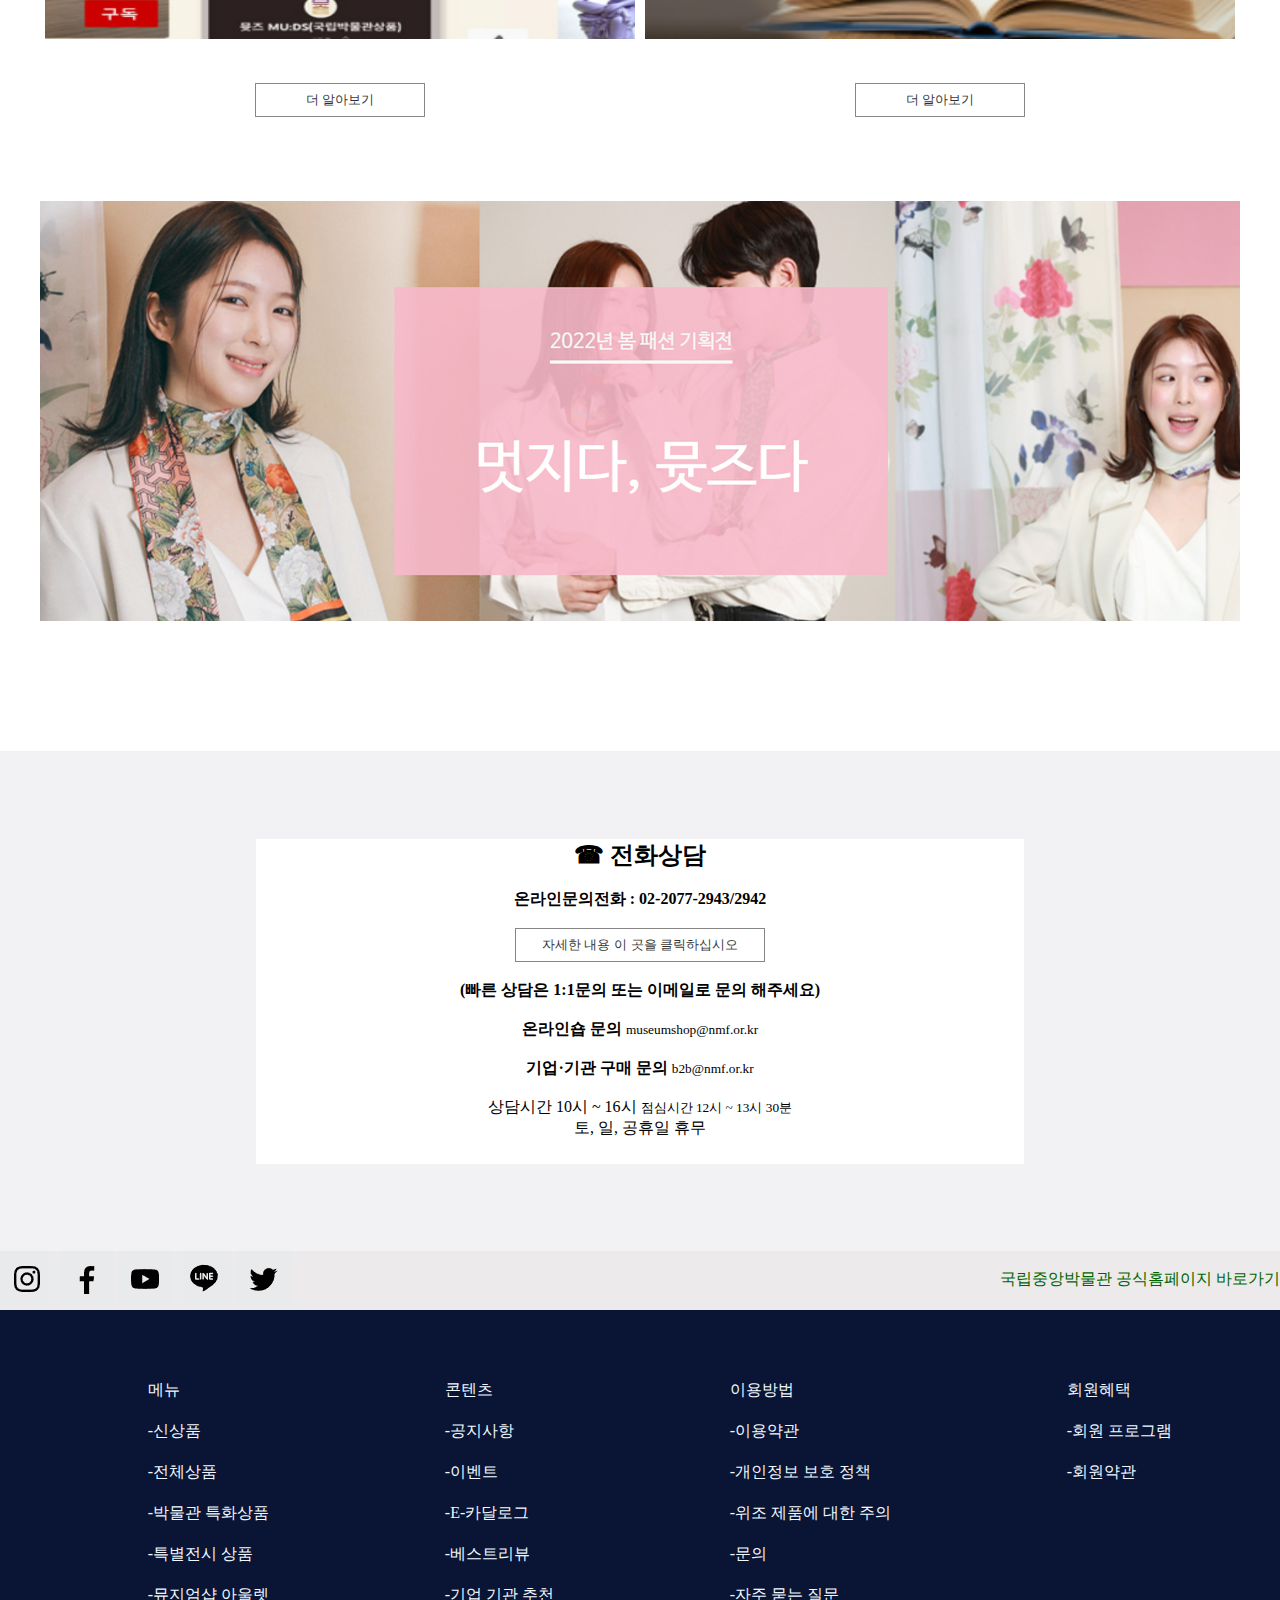
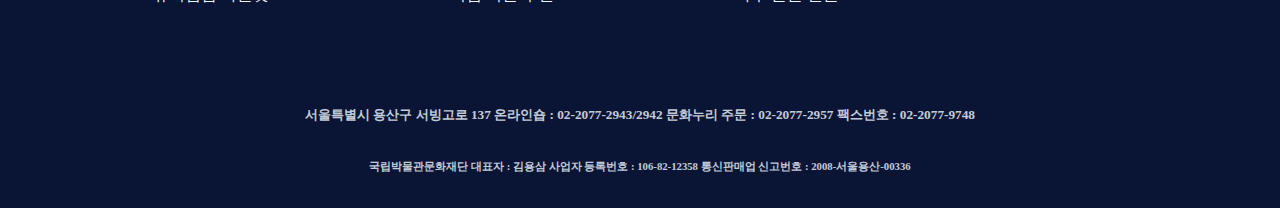
==== commit 85dcb0c4: "commit" ====
--- a/index.html
+++ b/index.html
@@ -18,15 +18,15 @@
         <div class="line"></div>
         <div id="content">
             <div class="menu">
-                <img src="img/menu1.jpg" alt=""><span>MENU</span>
-                <img src="img/search.jpg" alt=""><span>SEARCH</span>
-                <img src="img/local.jpg" alt="">
-            </div>
-
-            <div class="logo"><img src="img/logo.jpg" alt=""></div>
-
-            <div class="log">
-                <img src="img/login.jpg" alt=""><span>LOG</span>
+                <a href="#"><img src="img/menu1.jpg" alt=""><span>MENU</span></a>
+                <a href="#"><img src="img/search.jpg" alt=""><span>SEARCH</span></a>
+                <a href="#"><img src="img/local.jpg" alt=""></a>
+            </div>
+
+            <a href="#"><div class="logo"><img src="img/logo.jpg" alt=""></div></a>
+
+            <a href="#"><div class="log">
+                <img src="img/login.jpg" alt=""><span>LOG IN</span></a>
             </div>
 
         </div>
--- a/css/common.css
+++ b/css/common.css
@@ -8,7 +8,7 @@
 .logo {width: 40%;float: left; text-align: center;}
 .log{width: 10%; height: 70px;  margin: 50px 0 0;float: right;}
 #content img {vertical-align: middle;}
-
+header a{text-decoration :none;color:black}
 
 #f {display: flex; flex-direction: row; justify-content: space-around; margin: auto;}
 footer{width: 100%; height: 498px; background-color: rgb(10, 20, 53); color: aliceblue;}
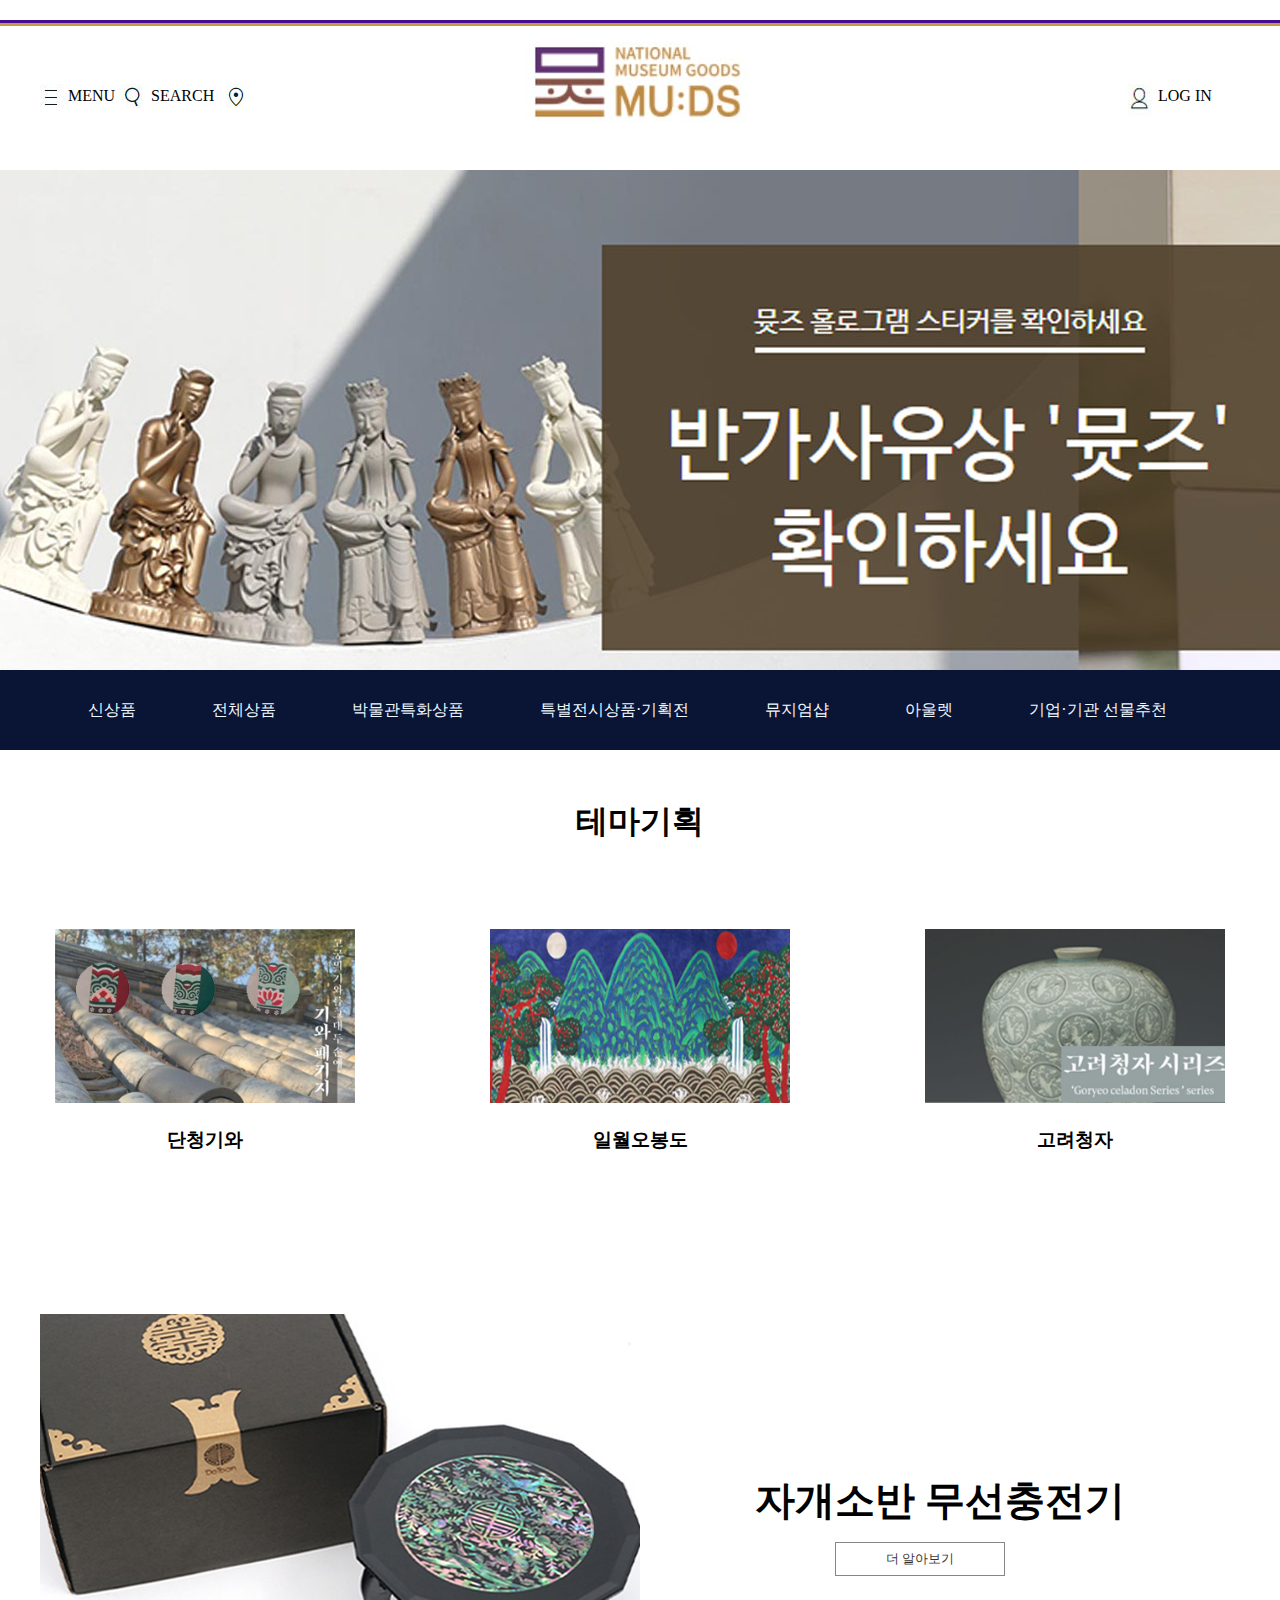
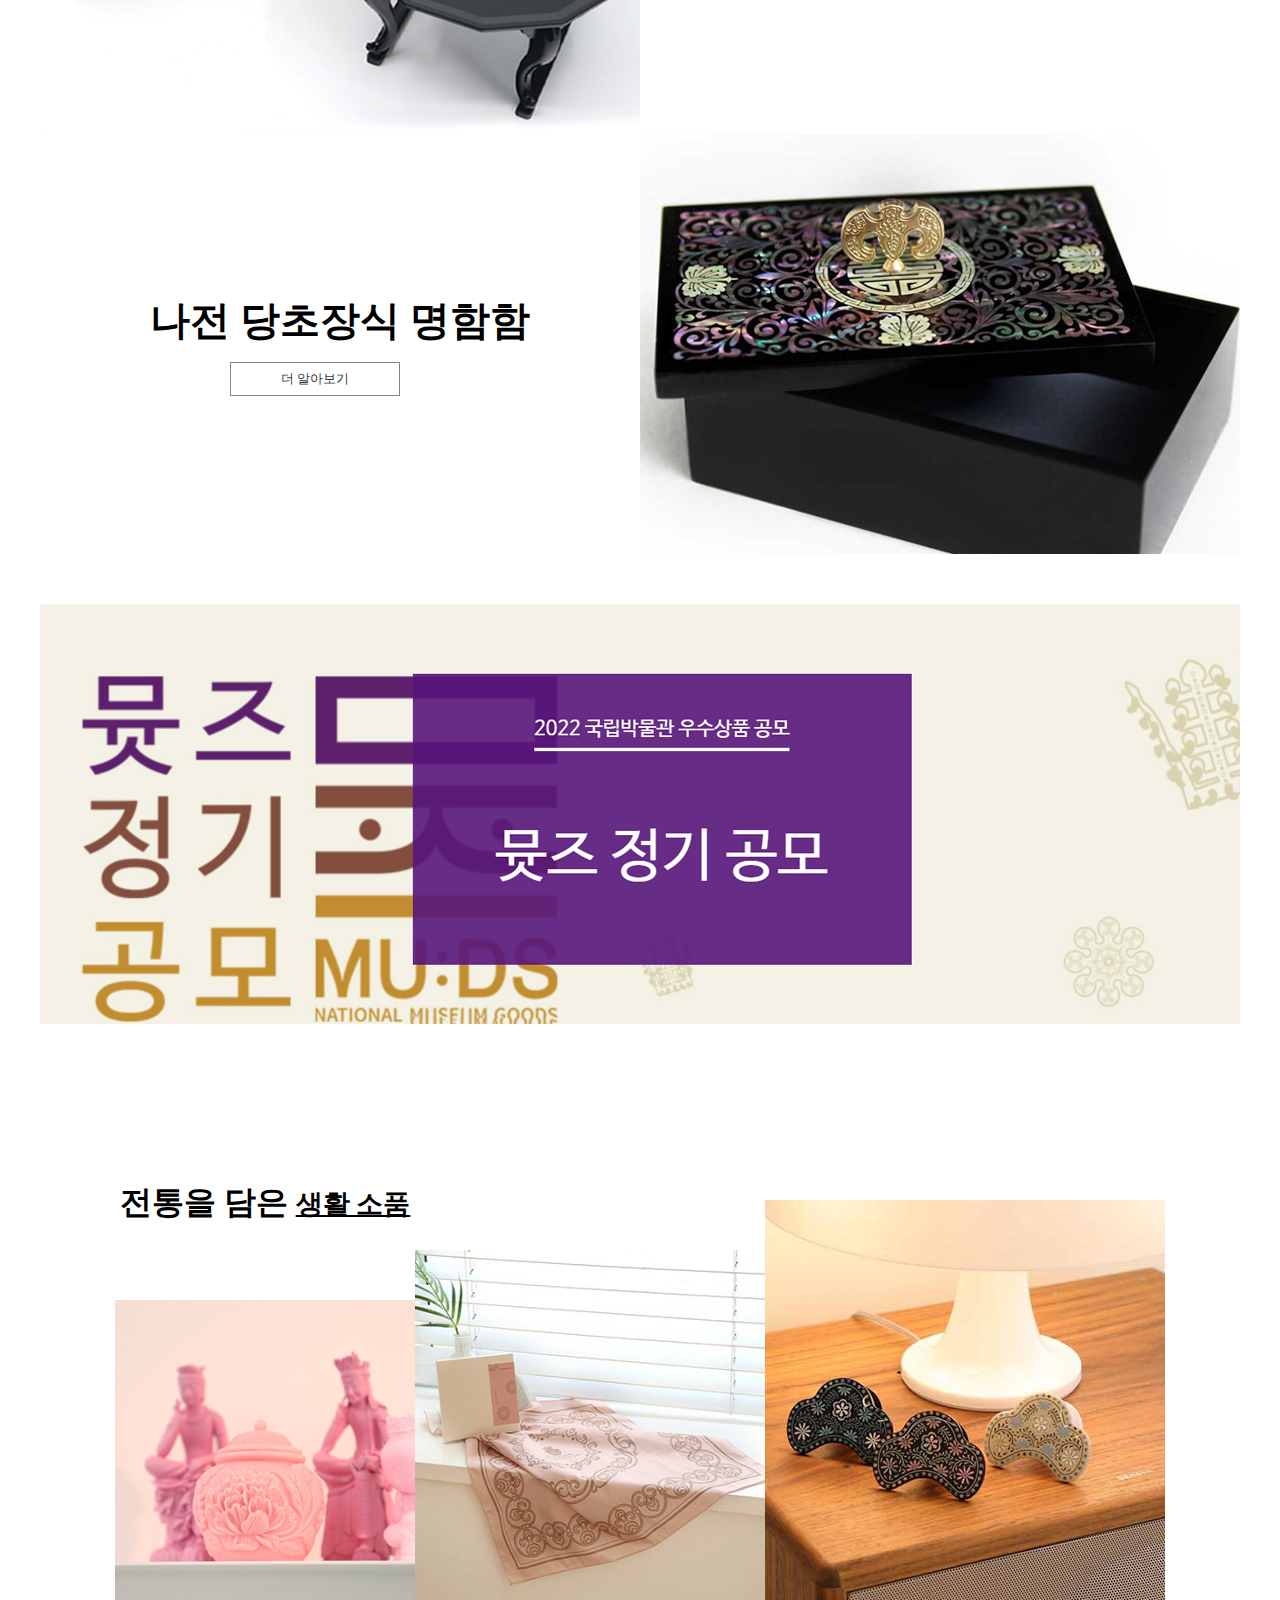
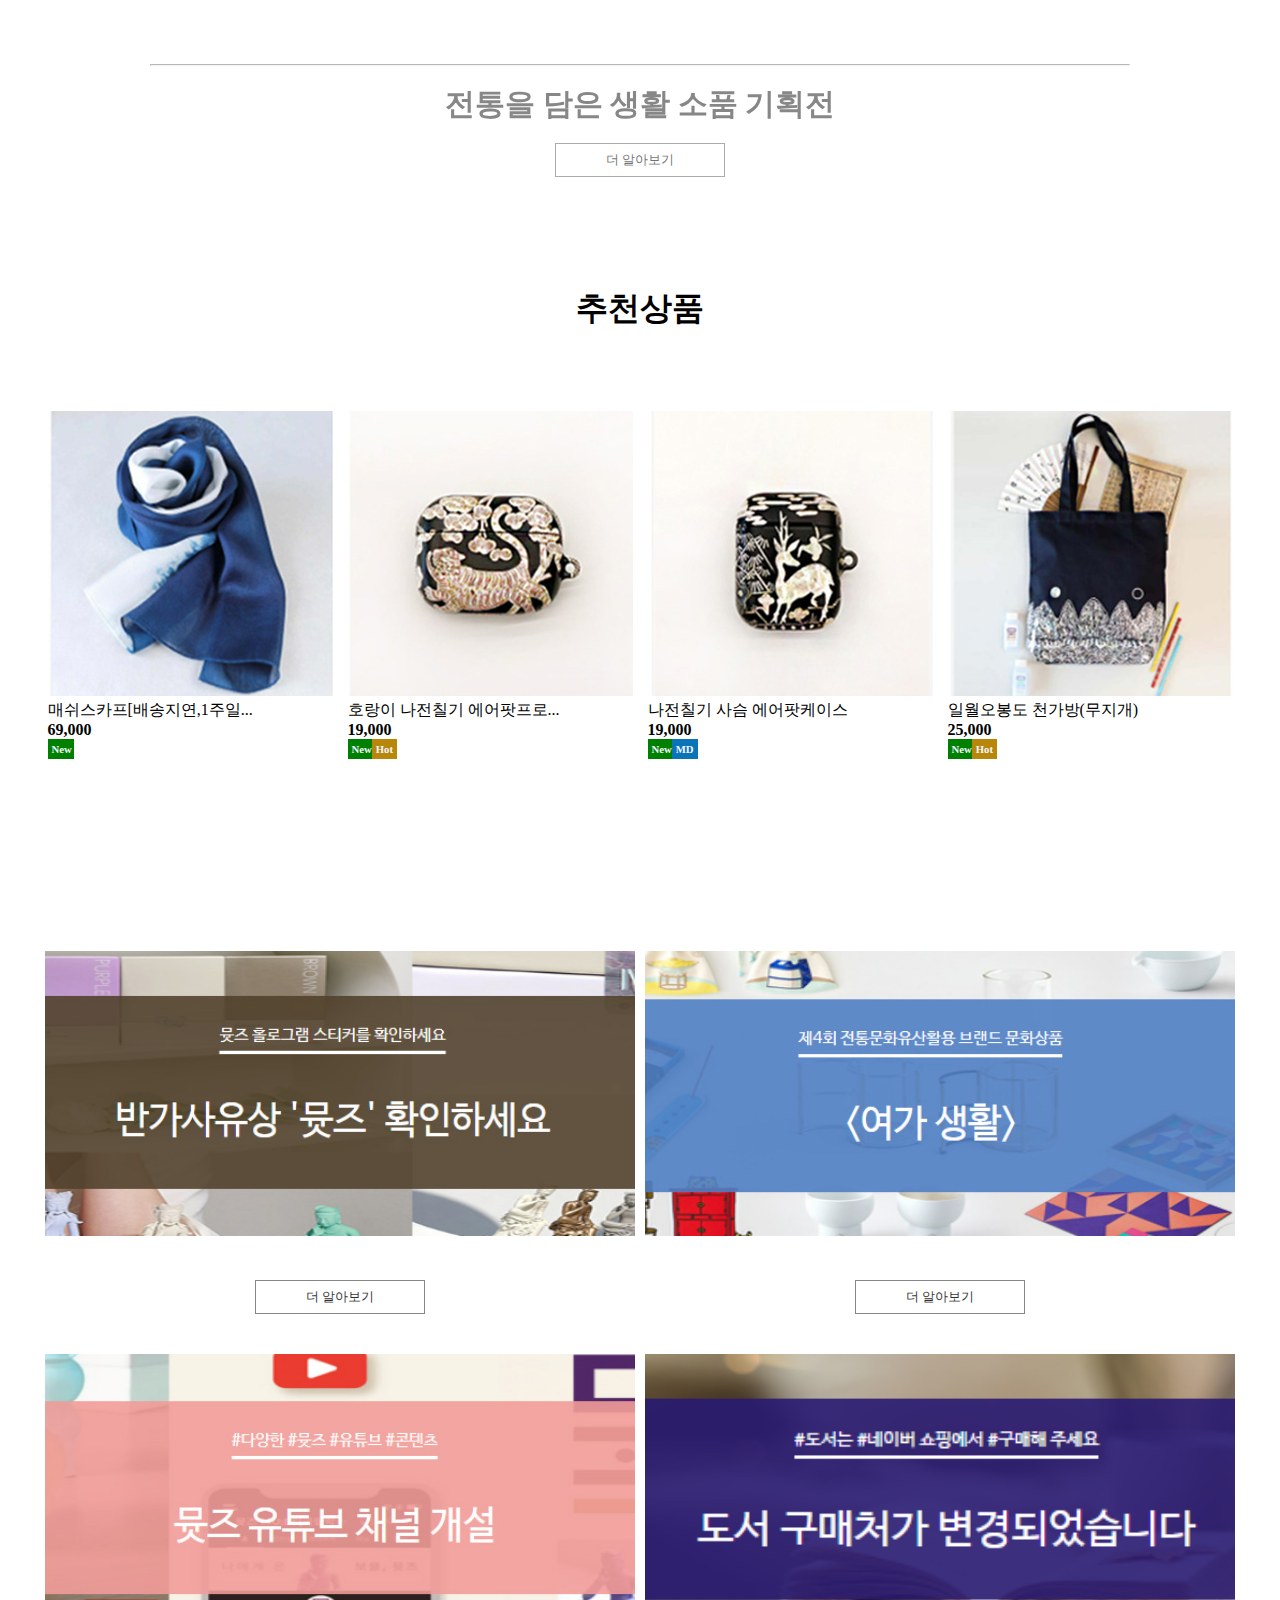
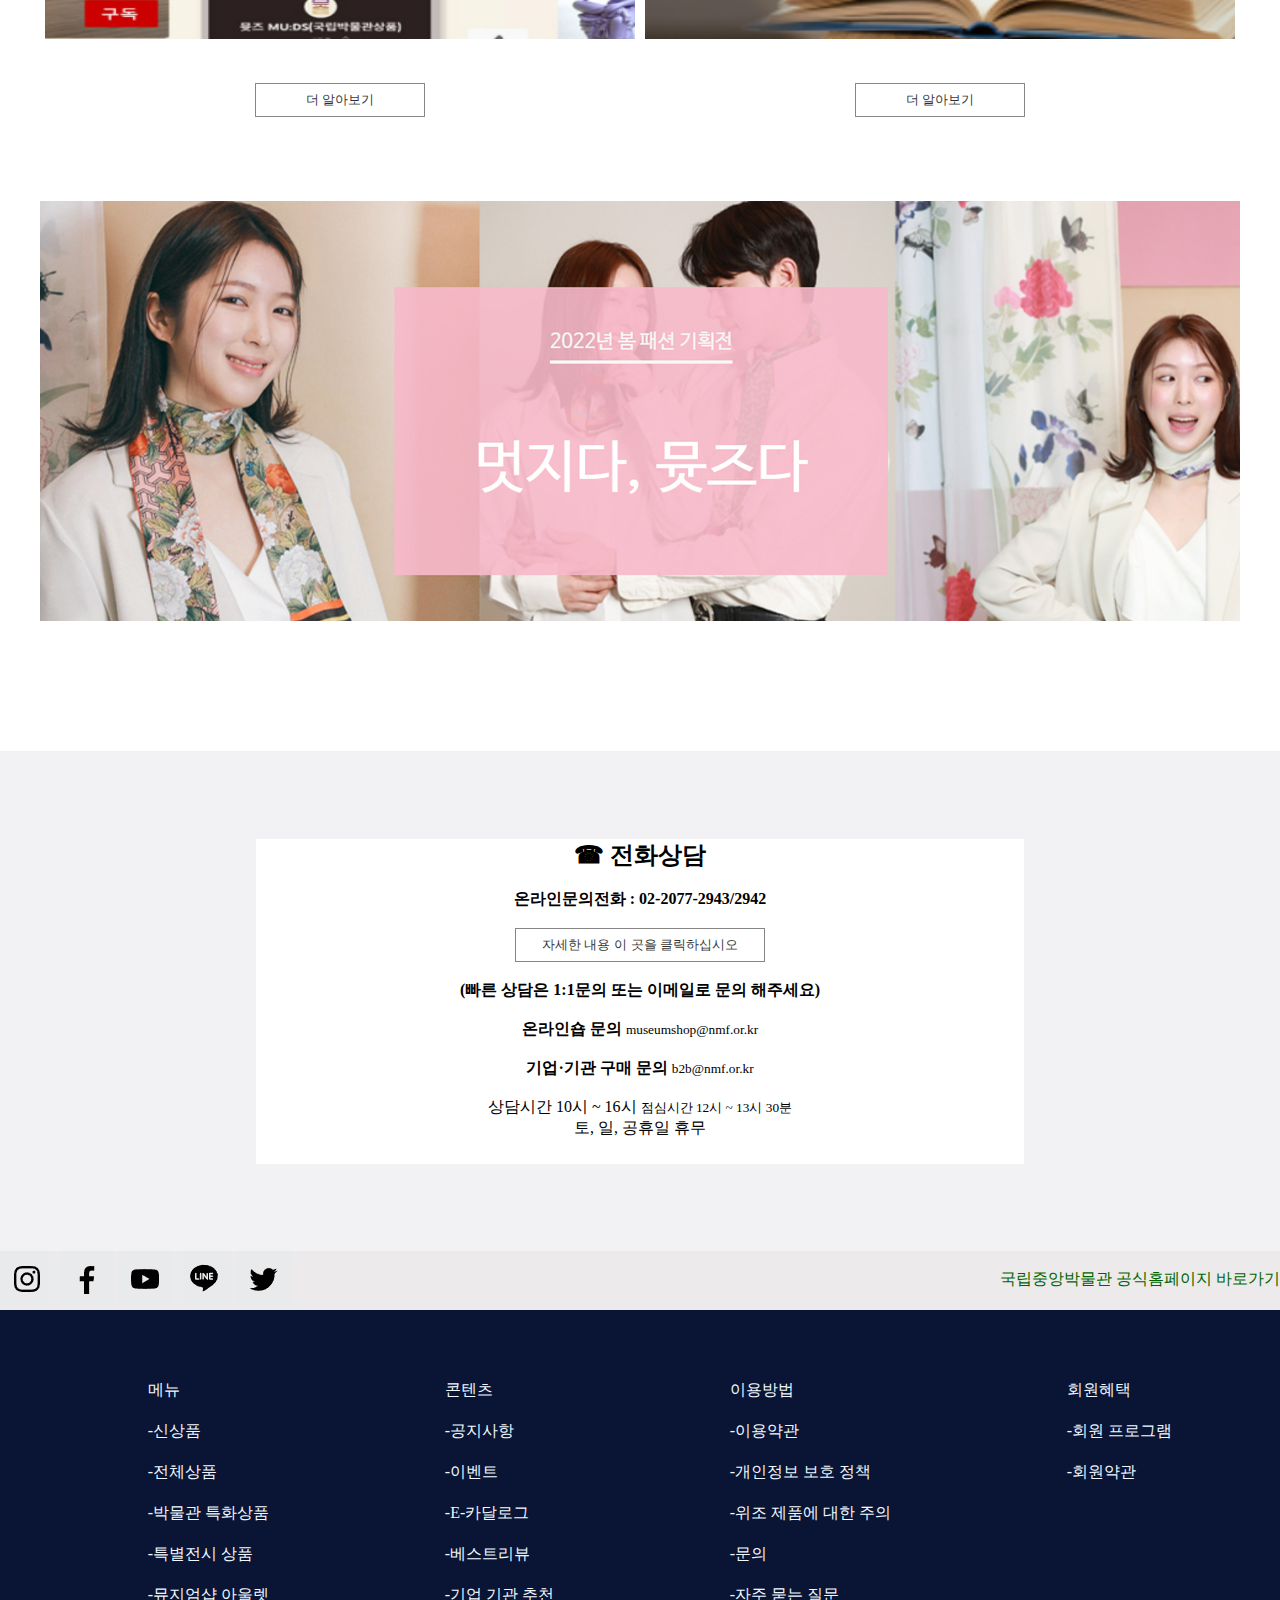
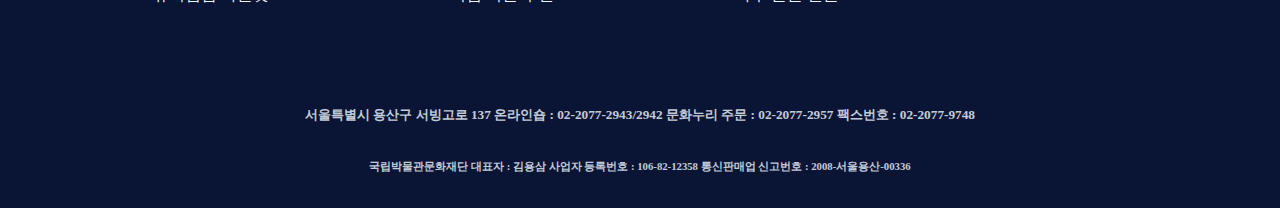
==== commit 3fd40cac: "commit" ====
--- a/index.html
+++ b/index.html
@@ -18,14 +18,14 @@
         <div class="line"></div>
         <div id="content">
             <div class="menu">
-                <a href="#"><img src="img/menu1.jpg" alt=""><span>MENU</span></a>
-                <a href="#"><img src="img/search.jpg" alt=""><span>SEARCH</span></a>
-                <a href="#"><img src="img/local.jpg" alt=""></a>
-            </div>
-
-            <a href="#"><div class="logo"><img src="img/logo.jpg" alt=""></div></a>
-
-            <a href="#"><div class="log">
+                <a href="sub.html"><img src="img/menu1.jpg" alt=""><span>MENU</span></a>
+                <a href="sub.html"><img src="img/search.jpg" alt=""><span>SEARCH</span></a>
+                <a href="sub.html"><img src="img/local.jpg" alt=""></a>
+            </div>
+
+            <a href="sub.html"><div class="logo"><img src="img/logo.jpg" alt=""></div></a>
+
+            <a href="sub.html"><div class="log">
                 <img src="img/login.jpg" alt=""><span>LOG IN</span></a>
             </div>
 
@@ -38,13 +38,13 @@
 
     <nav>
         <ul>
-            <li><a href="#">신상품</a></li>
-            <li><a href="#">전체상품</a></li>
-            <li><a href="#">박물관특화상품</a></li>
-            <li><a href="#">특별전시상품·기획전</a></li>
-            <li><a href="#">뮤지엄샵</a></li>
-            <li><a href="#">아울렛</a></li>
-            <li><a href="#">기업·기관 선물추천</a></li>
+            <li><a href="sub.html">신상품</a></li>
+            <li><a href="sub.html">전체상품</a></li>
+            <li><a href="sub.html">박물관특화상품</a></li>
+            <li><a href="sub.html">특별전시상품·기획전</a></li>
+            <li><a href="sub.html">뮤지엄샵</a></li>
+            <li><a href="sub.html">아울렛</a></li>
+            <li><a href="sub.html">기업·기관 선물추천</a></li>
         </ul>
     </nav>
 
@@ -72,7 +72,7 @@
 
         <div class="container">
             <div class="box_left">
-                <a href="#"><img src="img/charger.jpg" alt=""></a>
+                <a href="sub.html"><img src="img/charger.jpg" alt=""></a>
             </div>
 
             <div class="box_right">
--- a/css/common.css
+++ b/css/common.css
@@ -1,7 +1,7 @@
 @charset "utf-8";
 
 *{margin: 0; padding: 0; box-sizing: border-box;}
-       
+.line {width: 100%; height: 3px; border-top: 3px solid #480a94; border-bottom: 3px solid #c09d3f;}       
 header { width: 100%; height: 170px; background-color: white; margin: 0 auto; padding-top: 20px;}
 #content{width: 1200px; height: 100%; margin:0 auto;}
 .menu{width: 30%; height: 70px; float: left; margin: 50px 0 0;}
--- a/css/main.css
+++ b/css/main.css
@@ -37,9 +37,9 @@
 h3{font-family: "Yj NANCHO Medium"; font-size: 40px; text-align: center;}    
 
 #md{width: 1200px; height: 460px; margin:80px auto; display: flex; flex-direction: row; justify-content: space-around;}
-.box0 span{background-color:darkgoldenrod ;color: aliceblue; padding: 4px; text-align: center;}
-.box0 h6{background-color: green;color: aliceblue; padding: 4px;  text-align: center; width: 25px;}
-.box0 :hover{opacity: 0.8; }
+.box0 span{background-color:darkgoldenrod ;color: aliceblue; padding: 4px;}
+.box0 h6{background-color: green;color: aliceblue; padding: 4px;   width: 26.5px;}
+.box0 a:hover{opacity: 0.8; }
 
 .mu{width: 100%; height: 500px; text-align: center; margin :50px auto;}
 
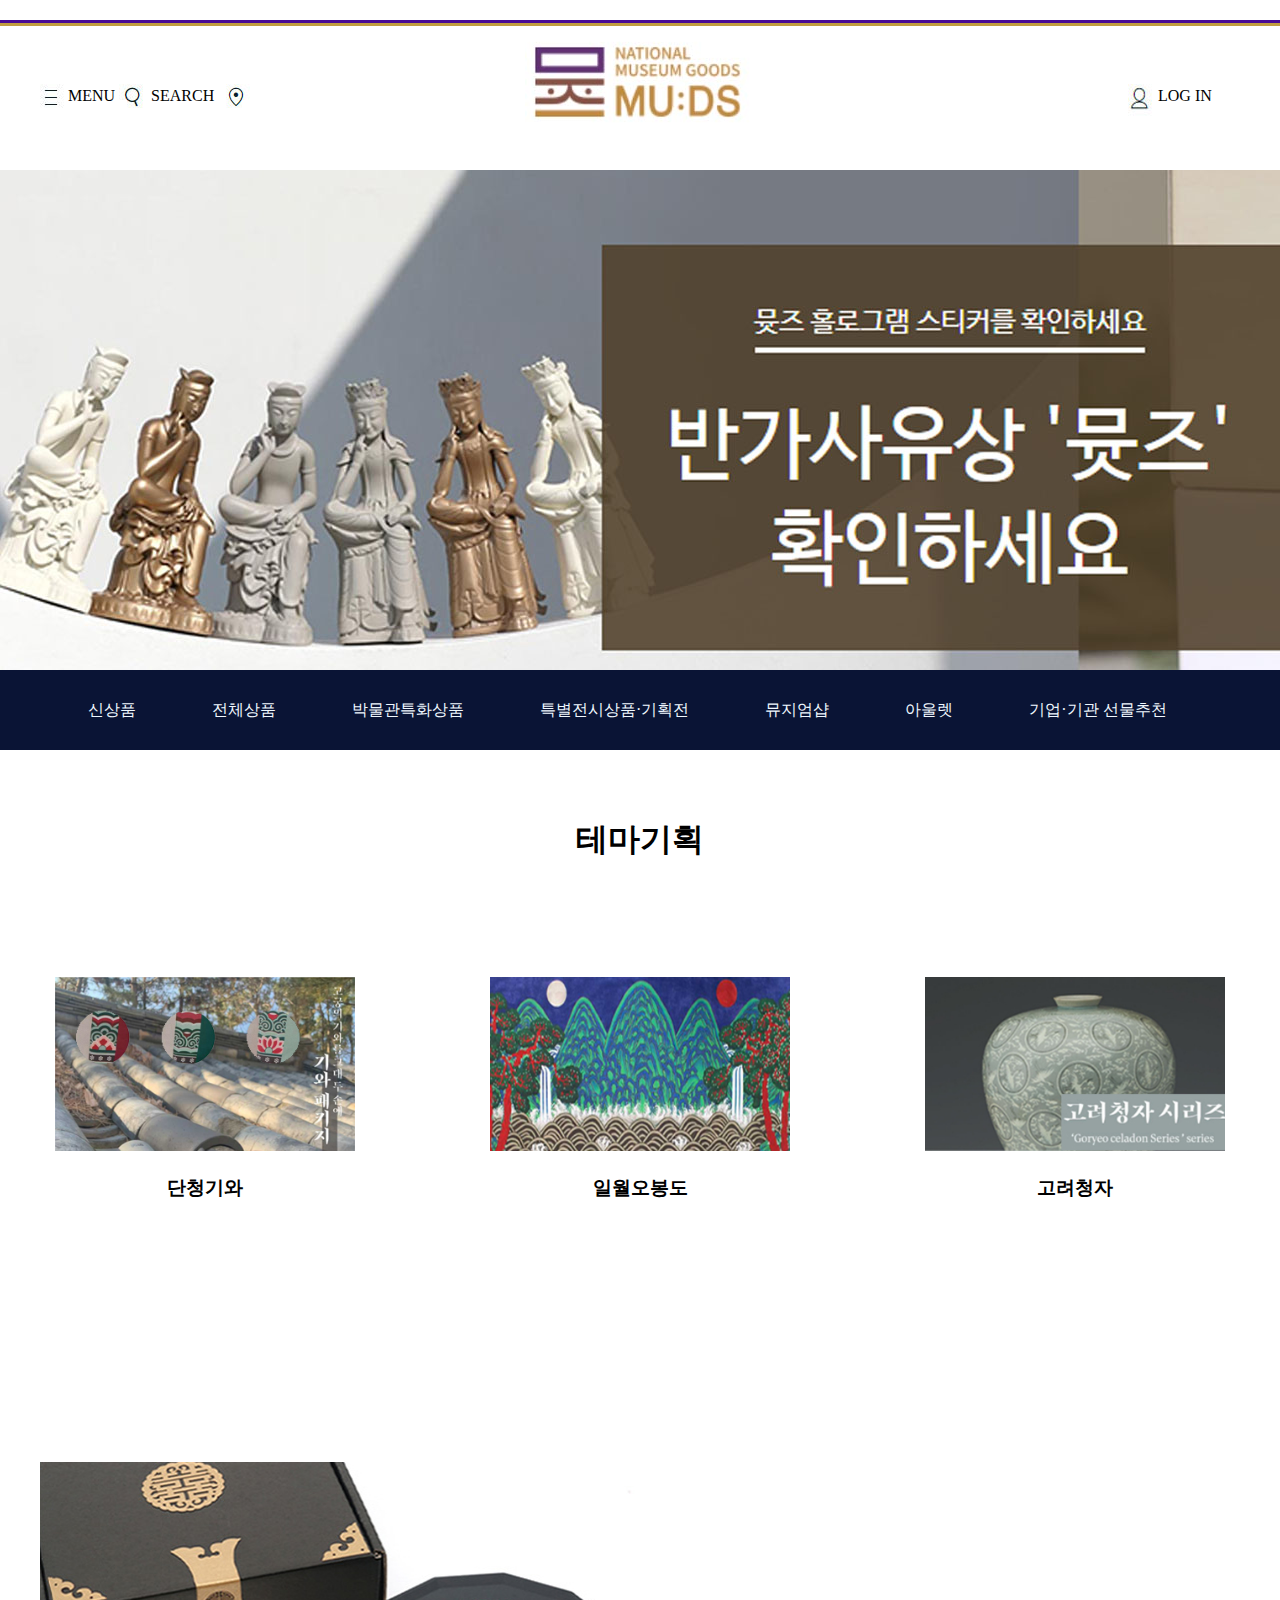
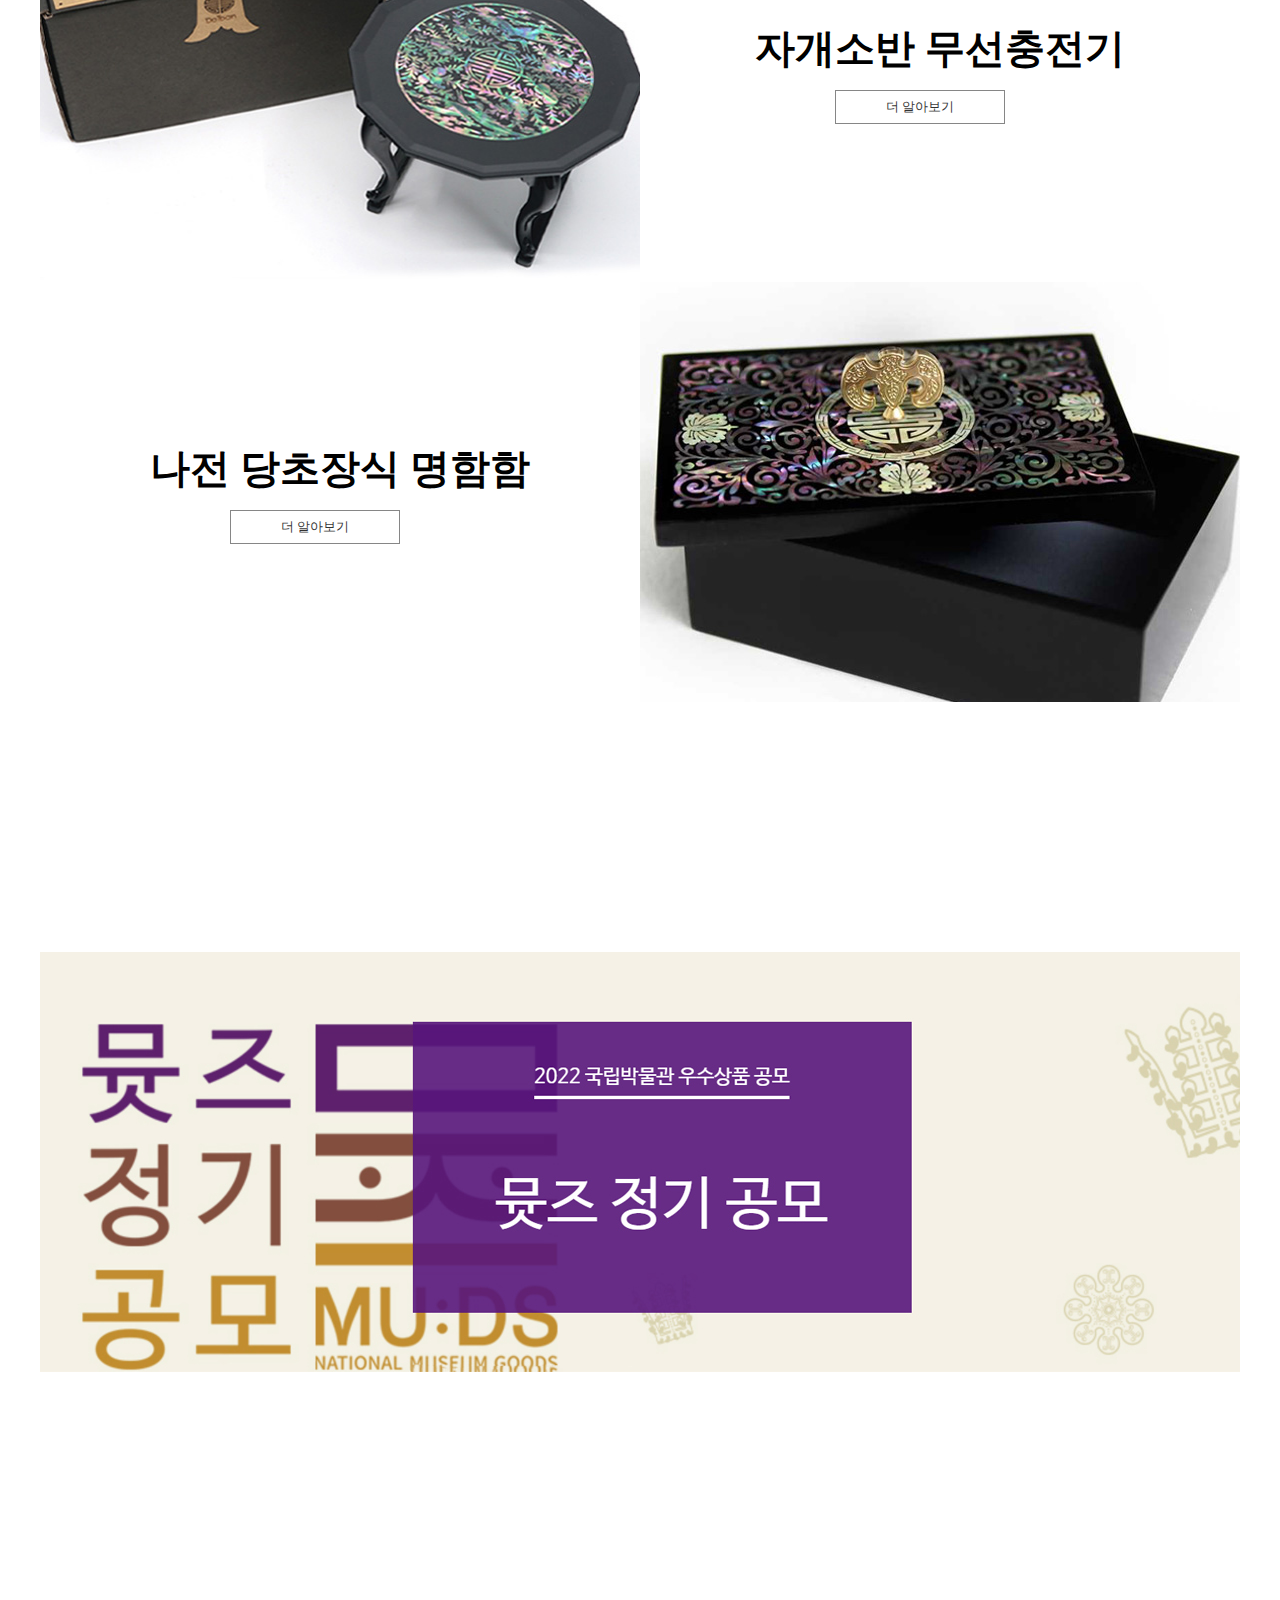
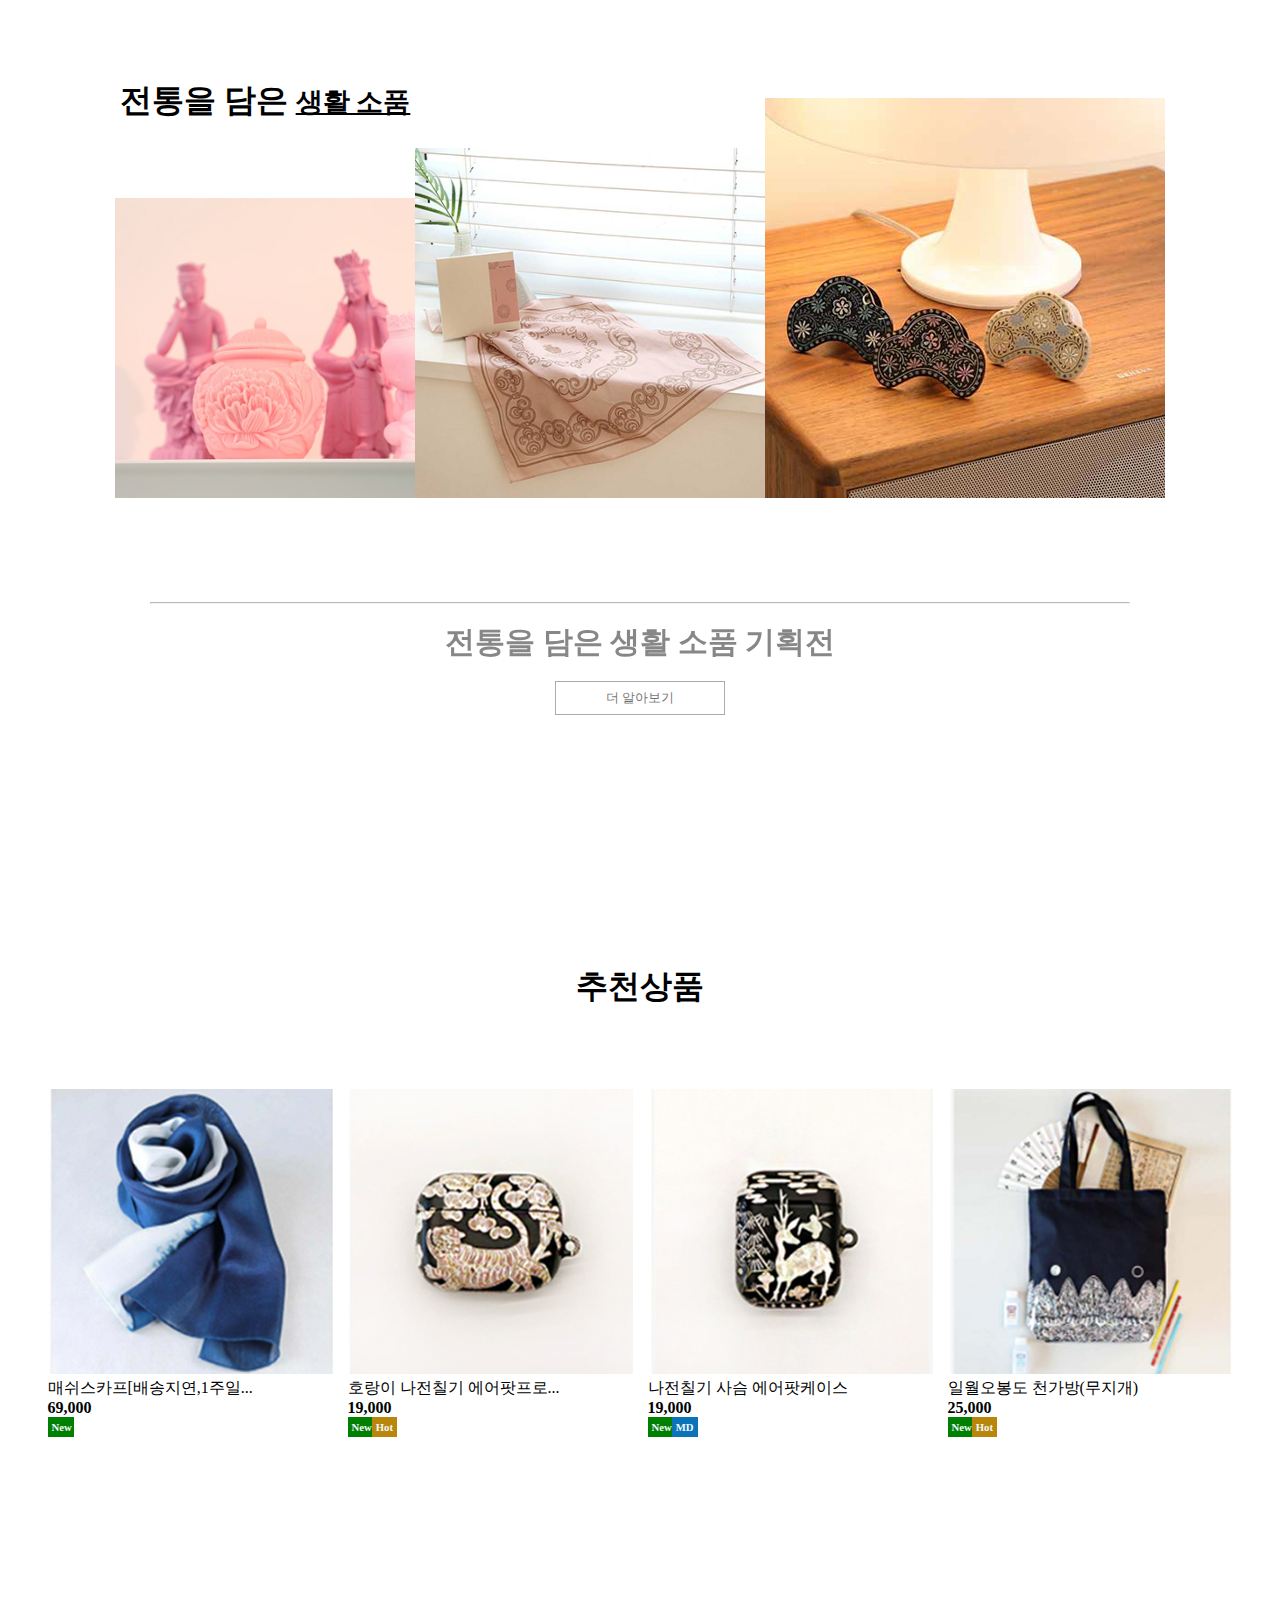
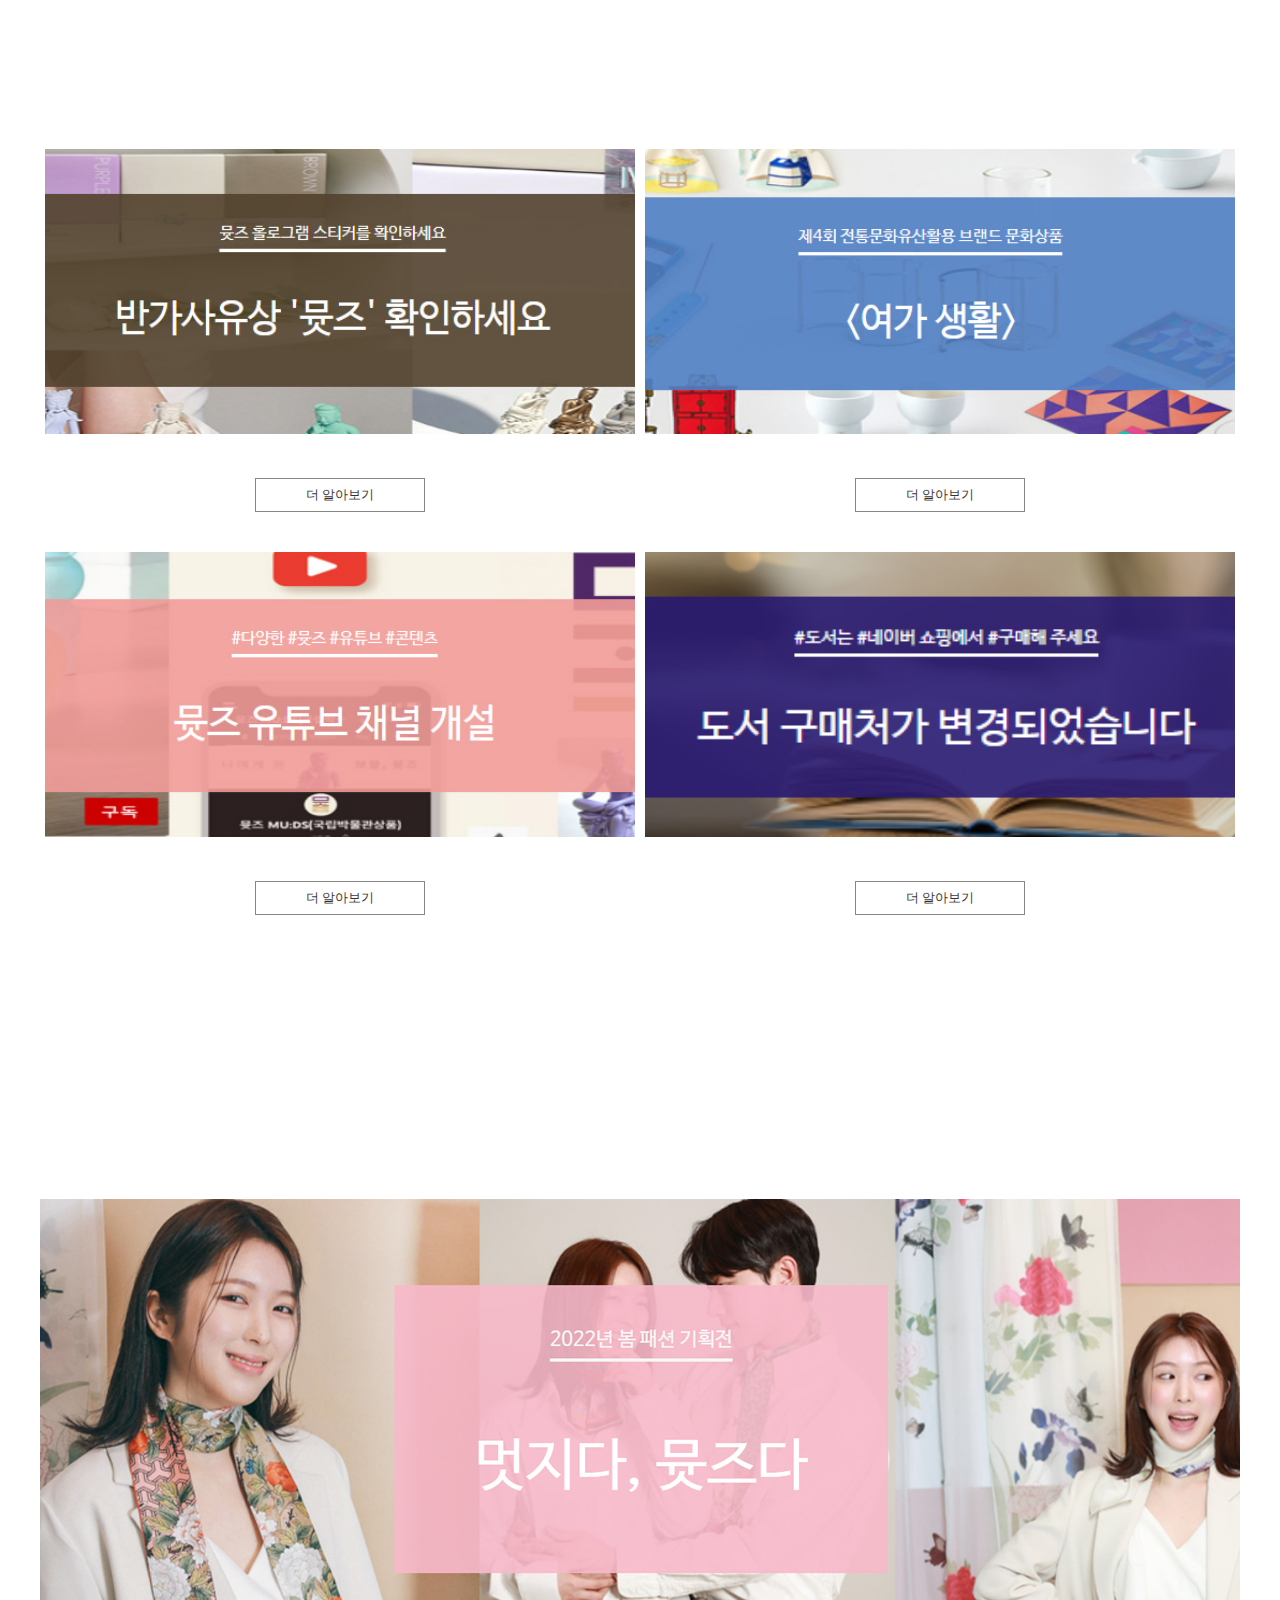
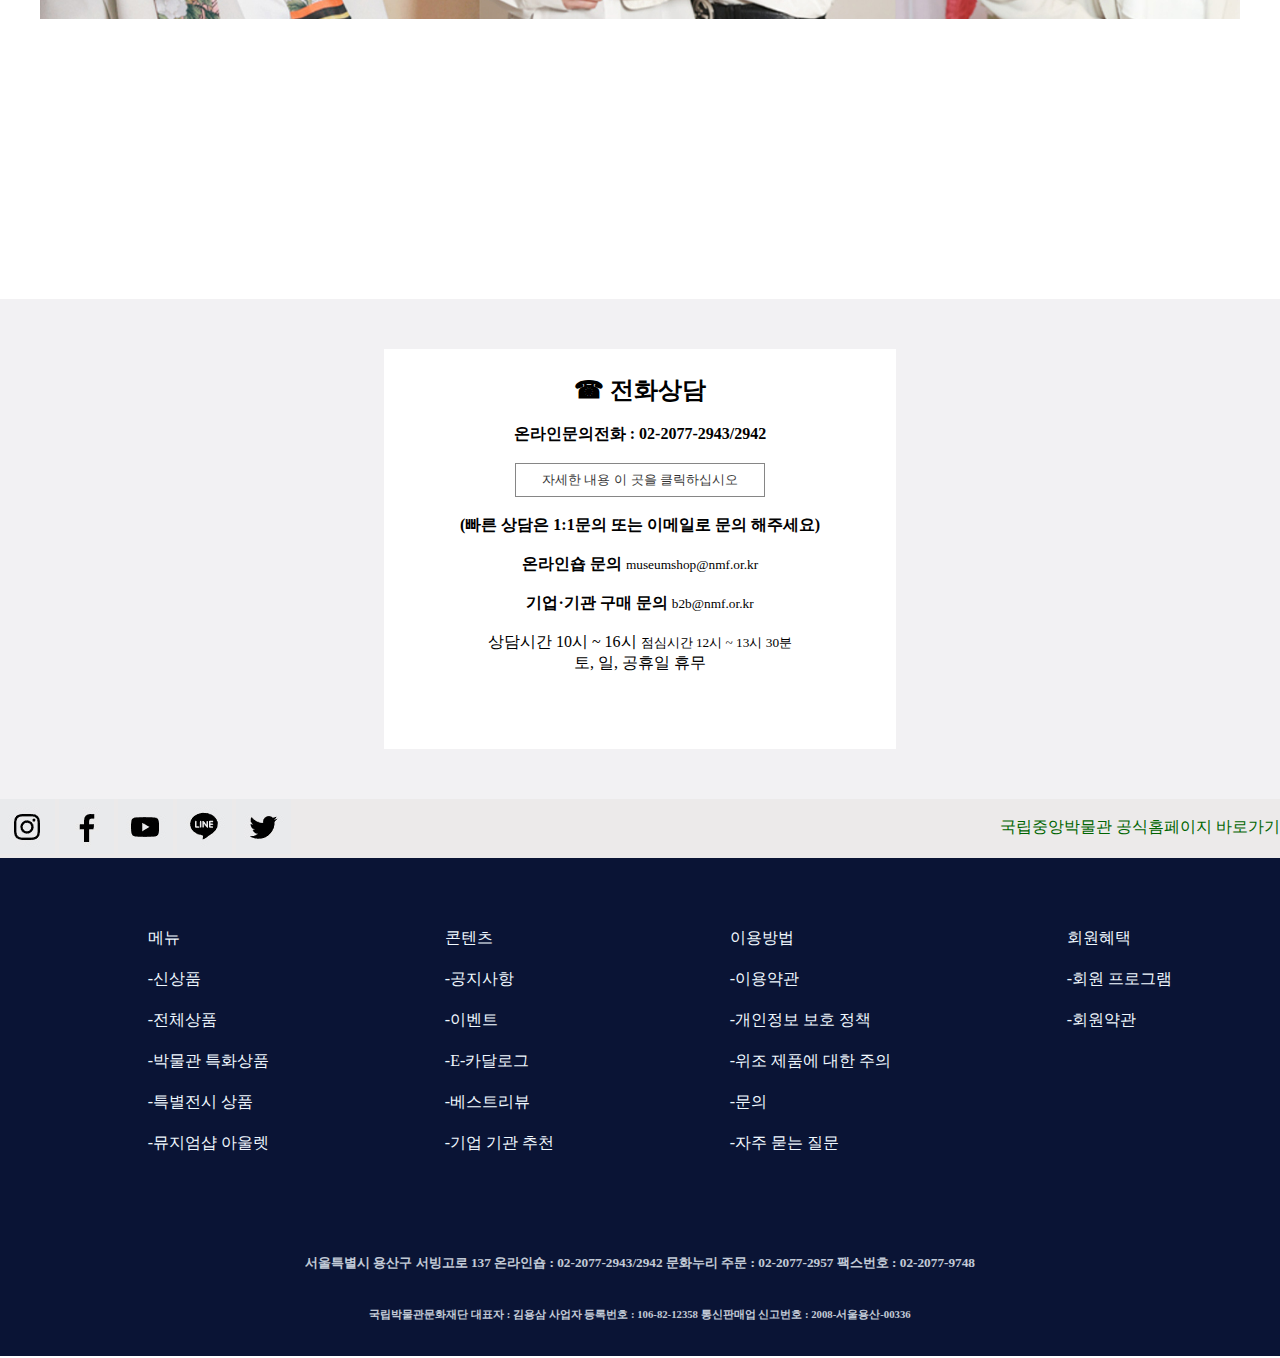
==== commit 8e1a35e6: "commit" ====
--- a/index.html
+++ b/index.html
@@ -23,9 +23,8 @@
                 <a href="sub.html"><img src="img/local.jpg" alt=""></a>
             </div>
 
-            <a href="sub.html"><div class="logo"><img src="img/logo.jpg" alt=""></div></a>
-
-            <a href="sub.html"><div class="log">
+            <a href="#"><div class="logo"><img src="img/logo.jpg" alt=""></div></a>
+            <a href="#"><div class="log">
                 <img src="img/login.jpg" alt=""><span>LOG IN</span></a>
             </div>
 
@@ -49,9 +48,9 @@
     </nav>
 
     <section>
+        <br>
         <h1>테마기획</h1>
         <div id="tema">
-
             <div class="t">
                 <a href="#"><img src="img/roof.jpg" alt=""></a>
                 <p> <b> 단청기와</b></p>
@@ -66,7 +65,6 @@
                 <a href="#"><img src="img/chug.jpg" alt=""></a>
                 <p><b>고려청자</b></p>
             </div>
-
         </div>
 
 
@@ -78,8 +76,7 @@
             <div class="box_right">
                 <div class="text">
                     <h3>자개소반 무선충전기</h3>
-                    <button>더 알아보기</button>
-
+                    <a href="sub.html"><button>더 알아보기</button></a>
                 </div>
             </div>
         </div>
--- a/css/main.css
+++ b/css/main.css
@@ -15,15 +15,13 @@
 text-align: center; }
 button:hover{cursor: pointer; opacity: 1;} 
 
-#tema { width: 1200px; height: 400px; margin: 70px auto 0; display: flex; flex-direction: row; justify-content: space-between;}  
-#tema >  h1  {width: 1200px; height: 60px; text-align: center;  margin:10px auto;} 
+#tema {width: 1200px; height: 500px; margin: 100px auto 0; display: 
+    flex; flex-direction: row; justify-content: space-between;}  
+#tema >  h1  {width: 100%; height: 60px; text-align: center;  margin: 0 auto;} 
 #tema > .t p  {text-align: center;  margin:20px auto; font-size: larger;}
 #tema > .t img{width: 300px;}
-
 #tema > .t {padding: 15px; float: left;} 
-
 #tema > .t img:hover{opacity: 0.8;}
-
 
 .container{width: 1200px; height: 420px; margin: 0 auto; display: flex; background-color: white;}
 
@@ -31,7 +29,7 @@
 .box_left img{width: 100%; height: 100%;}
 .container button {margin: 14px 0 0 80px;}
 
-.box_right{width: 50%; display: flex; justify-content: center; align-items: center; }
+.box_right{width: 50%; display: flex; justify-content: center; align-items: center;}
 text{height: 100%; display: flex; flex-direction: column;
     justify-content: center; align-items: center;}
 h3{font-family: "Yj NANCHO Medium"; font-size: 40px; text-align: center;}    
@@ -41,9 +39,9 @@
 .box0 h6{background-color: green;color: aliceblue; padding: 4px;   width: 26.5px;}
 .box0 a:hover{opacity: 0.8; }
 
-.mu{width: 100%; height: 500px; text-align: center; margin :50px auto;}
+.mu{width: 100%; height: 500px; text-align: center; margin: 250px 0  200px auto;}
 
-#cla { margin:  auto;  width: 1000px; height: 450px; display: flex; align-items :flex-end; justify-content: center;}
+#cla { margin: 100px auto;  width: 1000px; height: 450px; display: flex; align-items :flex-end; justify-content: center;}
 #cla img { margin: 0 auto; display: inline-block;}
 #cla>.pin img{width :300px;}
 #cla>.bei img{width: 350px; ; }
@@ -54,12 +52,11 @@
 
 .pin > h1{margin-bottom:75px; }
 
-#cla_b{text-align: center; padding: 60px 150px 60px 150px ; opacity: 0.7;} 
+#cla_b{text-align: center; padding: 0 150px; opacity: 0.7; margin-bottom: 250px;} 
 
-
+#md {margin-bottom: 200px;}
 #contents > h1 {text-align: center;}
-#contents {padding: 10px;}
-
+#contents {padding: 10px; }
 
 #noti {width: 1200px; height: 800px ; margin: 0 auto; ; text-align: center; display: flex; flex-flow: row wrap; justify-content: space-around; align-content: space-evenly; }
 
@@ -69,6 +66,6 @@
 
 article p {text-decoration:none; text-align: right;color: darkgreen;float: right;}
 
-#last{ width: 100%; height: 500px; background-color: rgb(242, 241, 243); text-align: center; display: flex;
+#last{ width: 100%; height: 500px; background-color: rgb(242, 241, 243); display: flex;
     justify-content:center; align-items: center;}
-.inbox{width: 60%; height: 65%; background-color: white; }+.inbox{width: 40%; height: 80%; background-color: white; text-align: center; padding: 25px;}
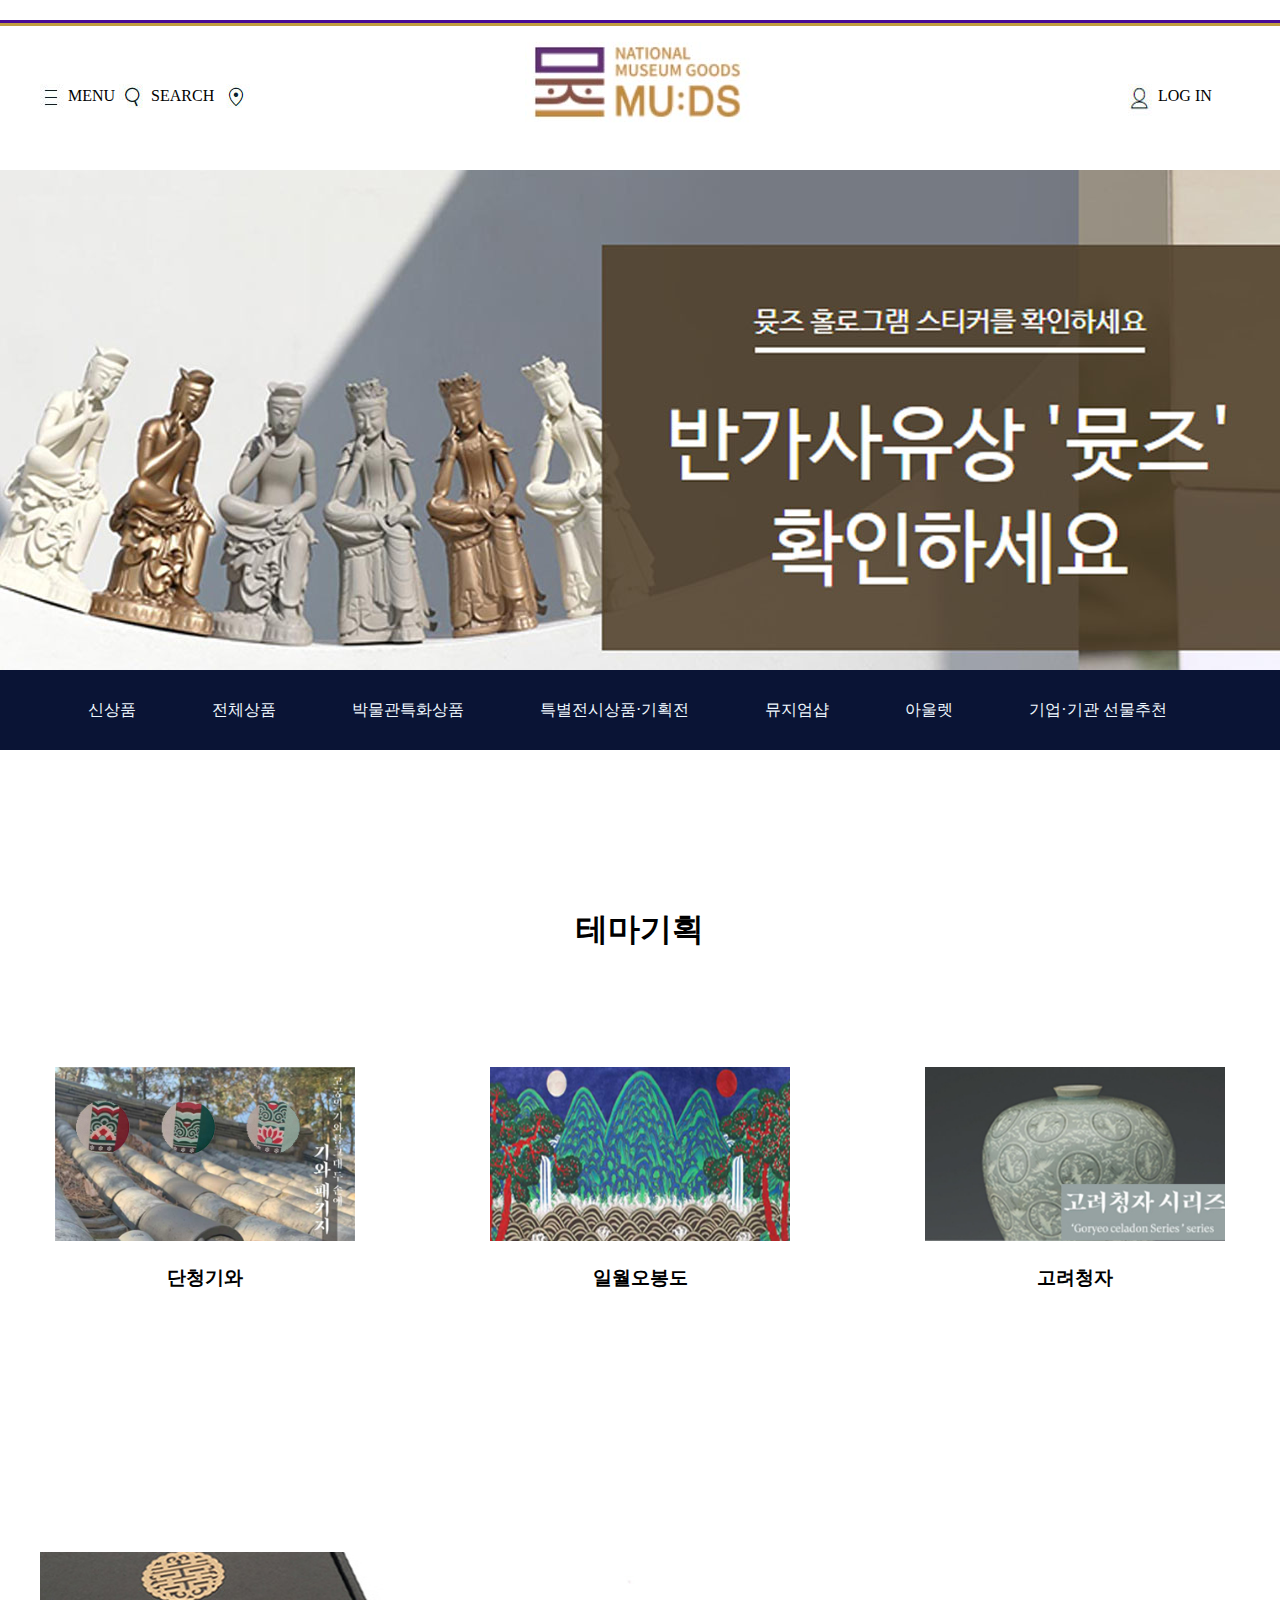
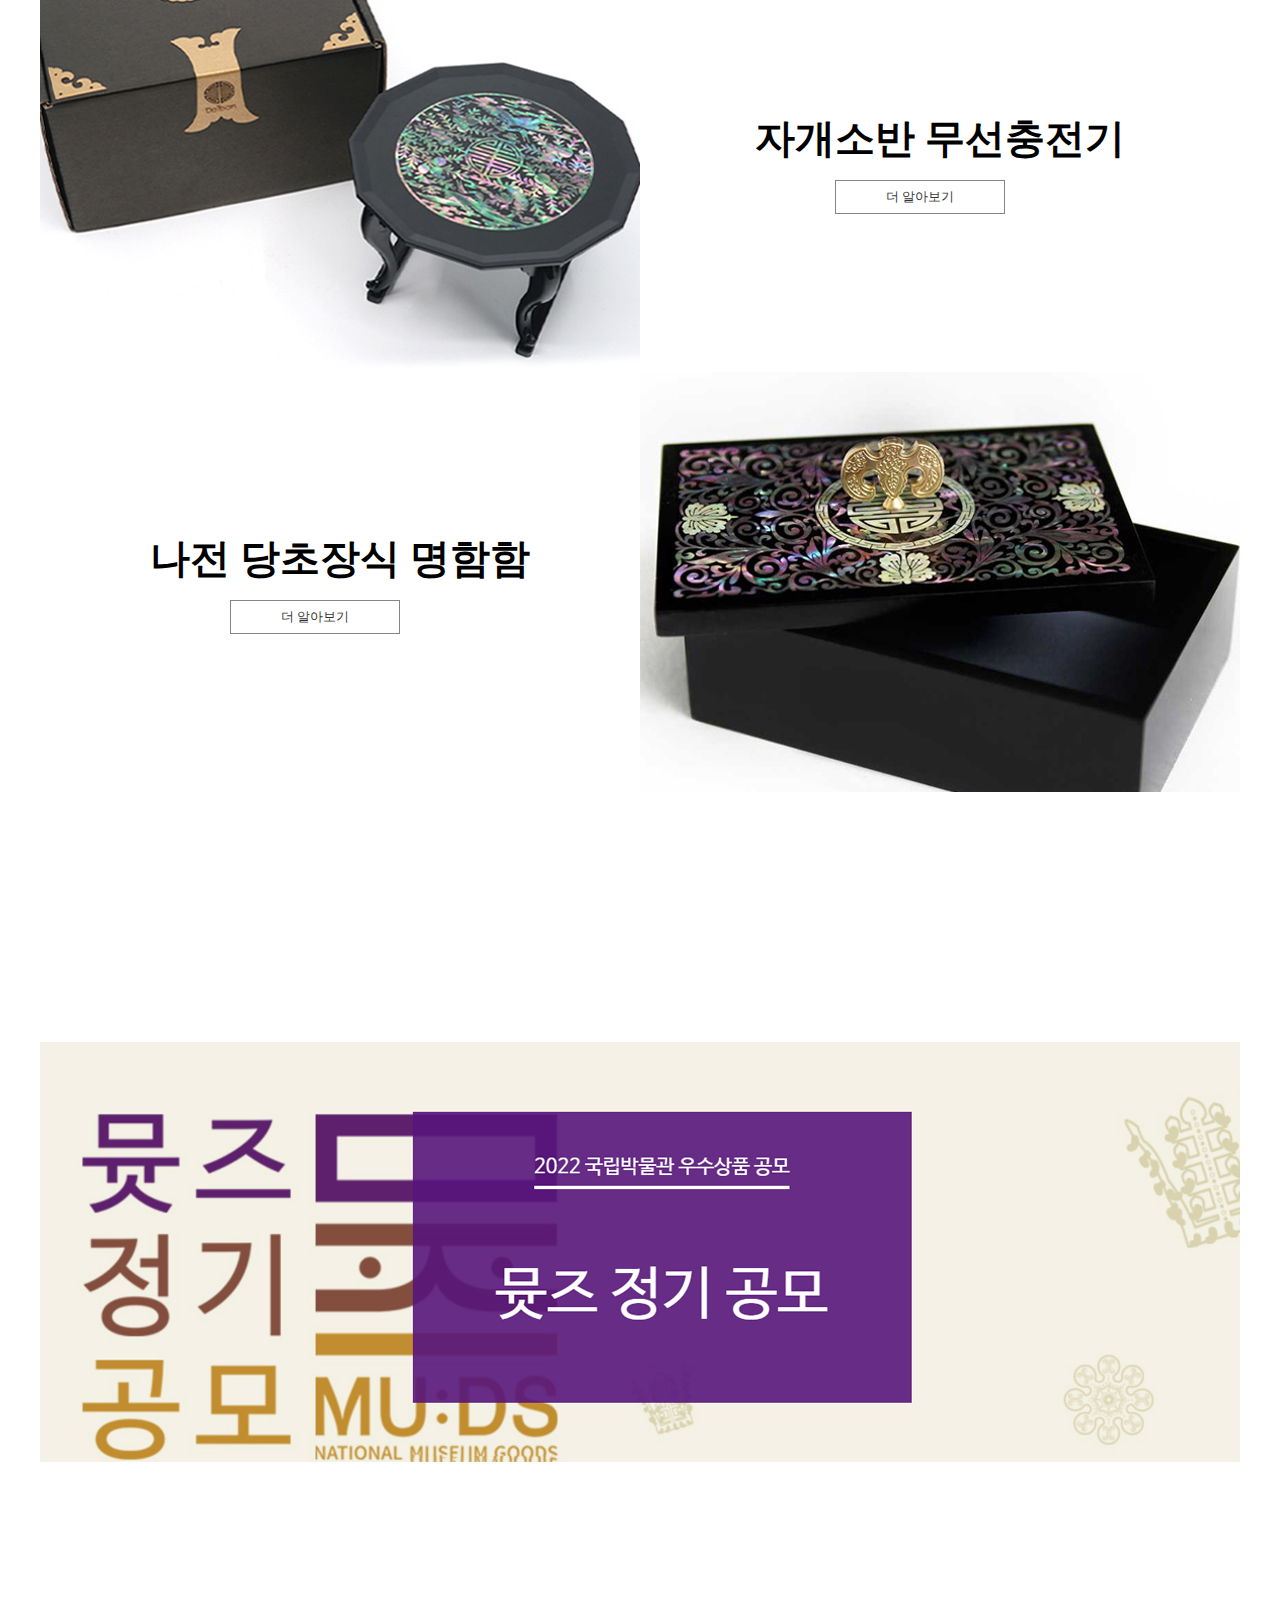
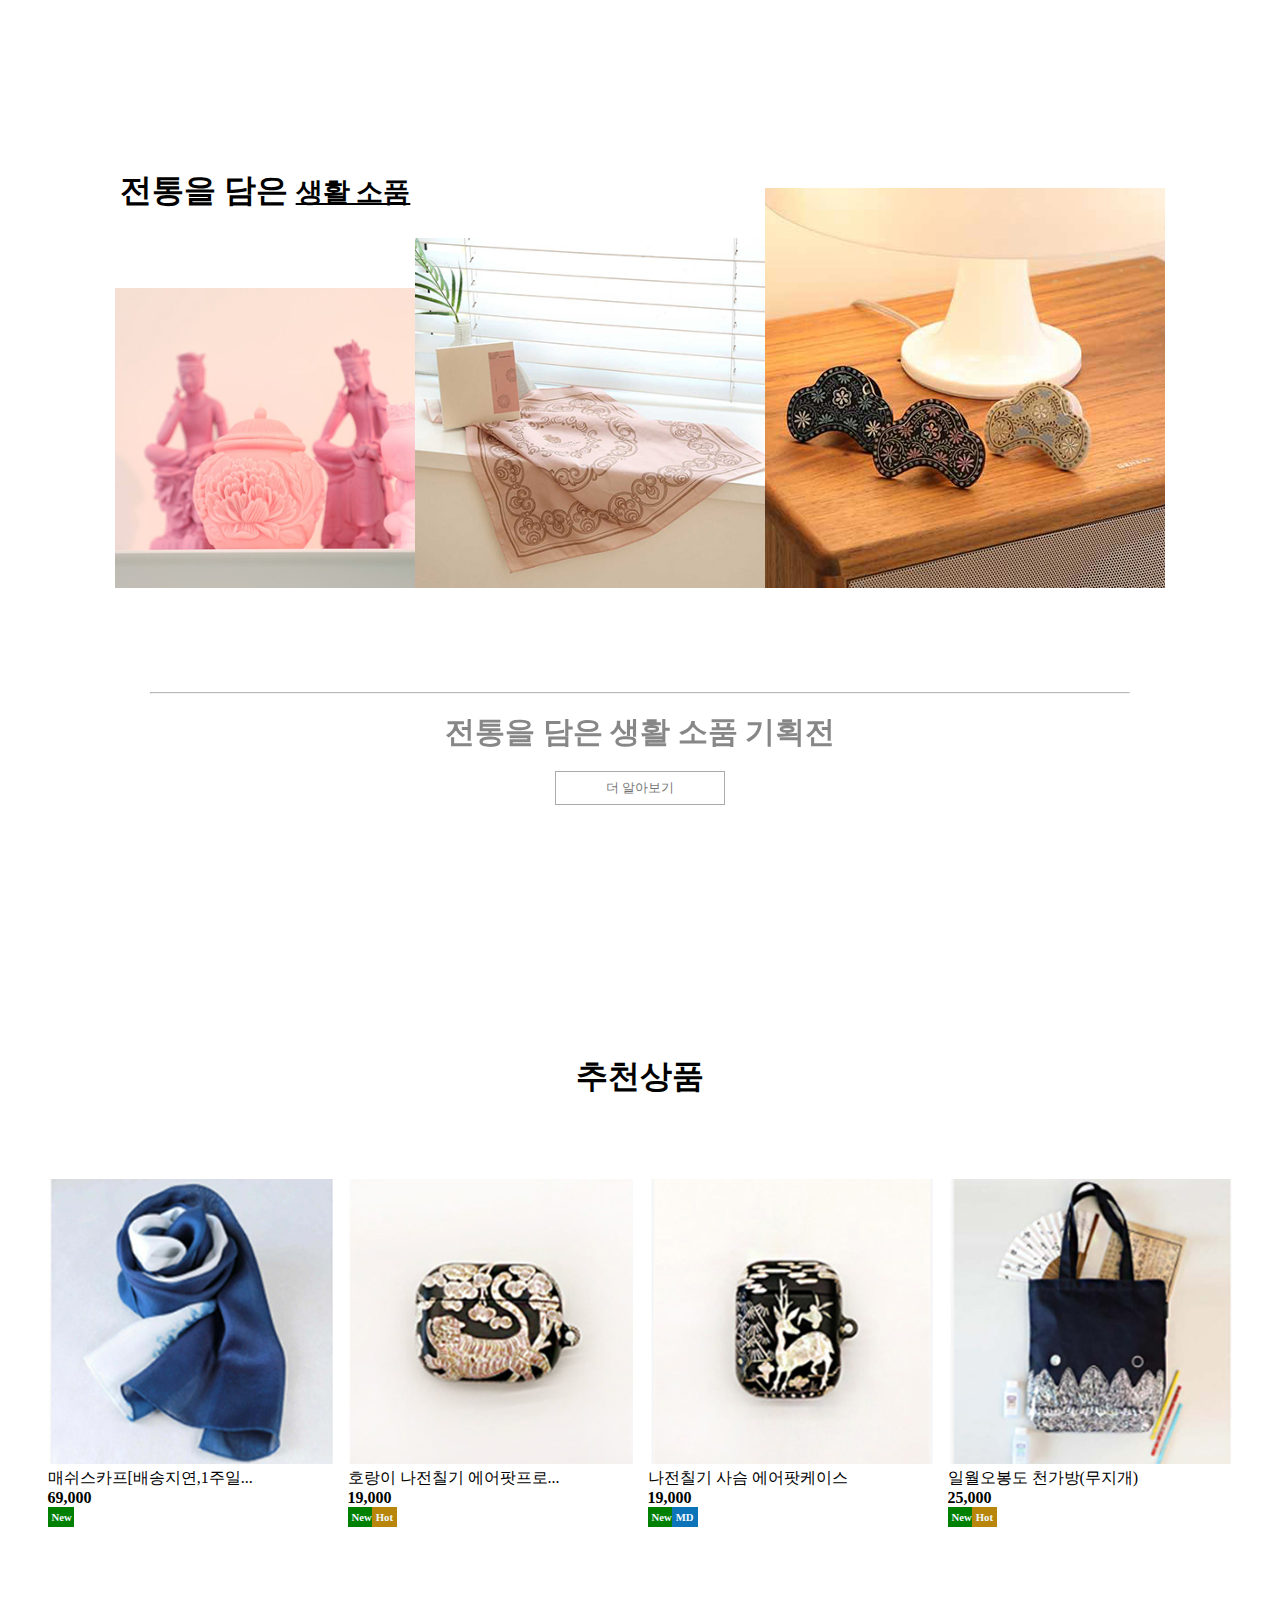
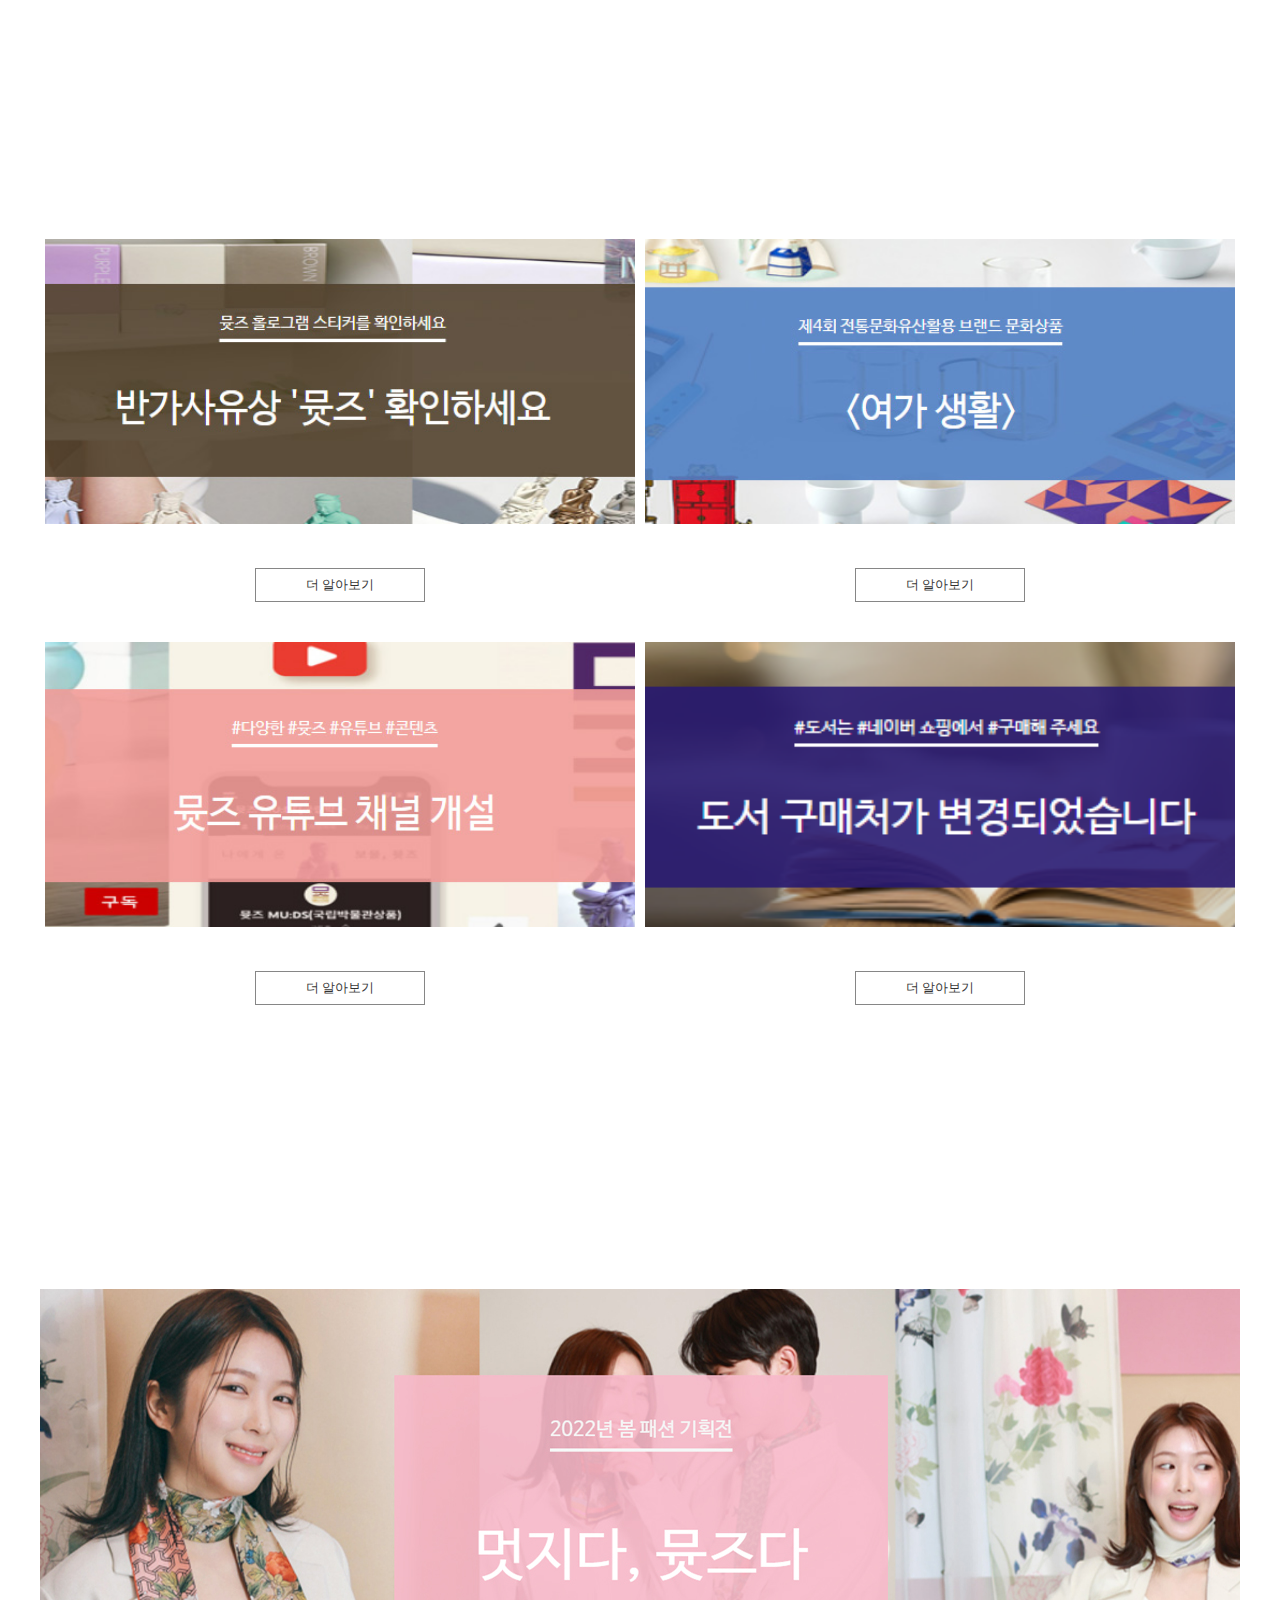
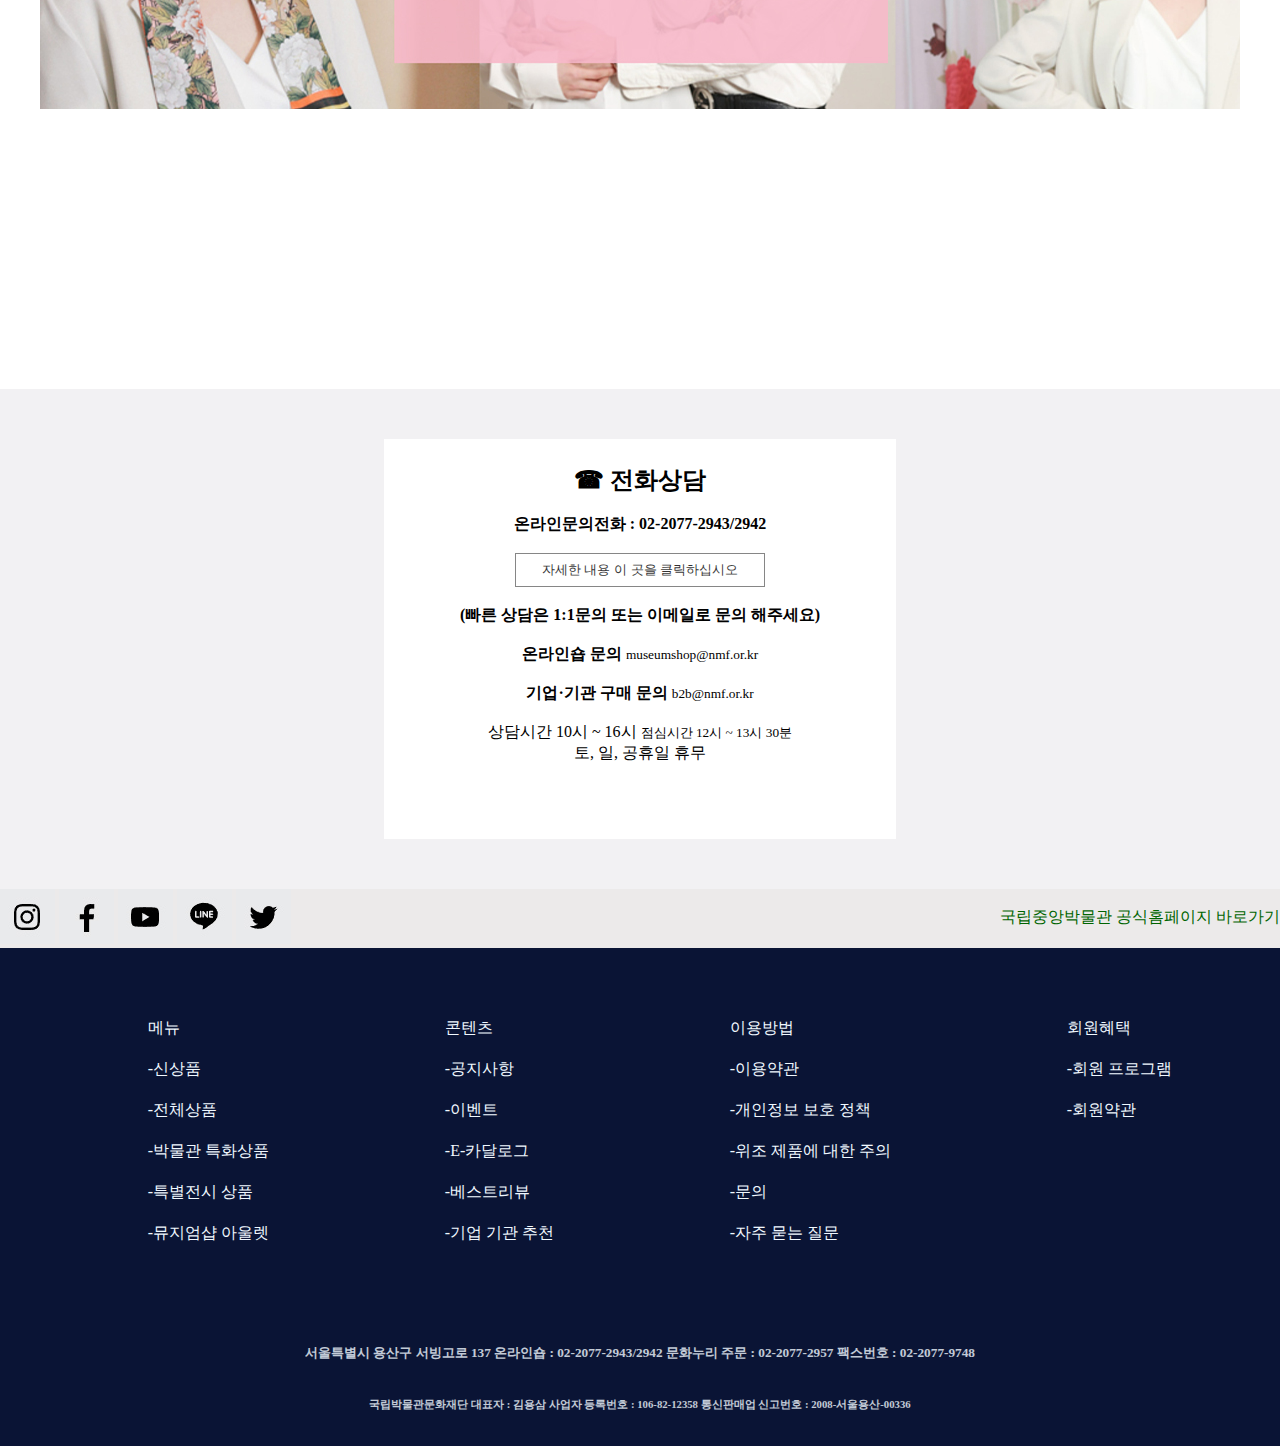
==== commit 27299346: "commit" ====
--- a/index.html
+++ b/index.html
@@ -48,7 +48,7 @@
     </nav>
 
     <section>
-        <br>
+        <br><br><br><br><br><br>
         <h1>테마기획</h1>
         <div id="tema">
             <div class="t">
--- a/css/main.css
+++ b/css/main.css
@@ -12,7 +12,7 @@
 .content {width: 1200px; height: 150px; margin: 0 auto; border: 1px solid red;}
 
 button{ width: 170px; background-color: white; border: 0.001px solid dimgray; padding: 7px; opacity: 0.8;
-text-align: center; }
+text-align: center;}
 button:hover{cursor: pointer; opacity: 1;} 
 
 #tema {width: 1200px; height: 500px; margin: 100px auto 0; display: 
